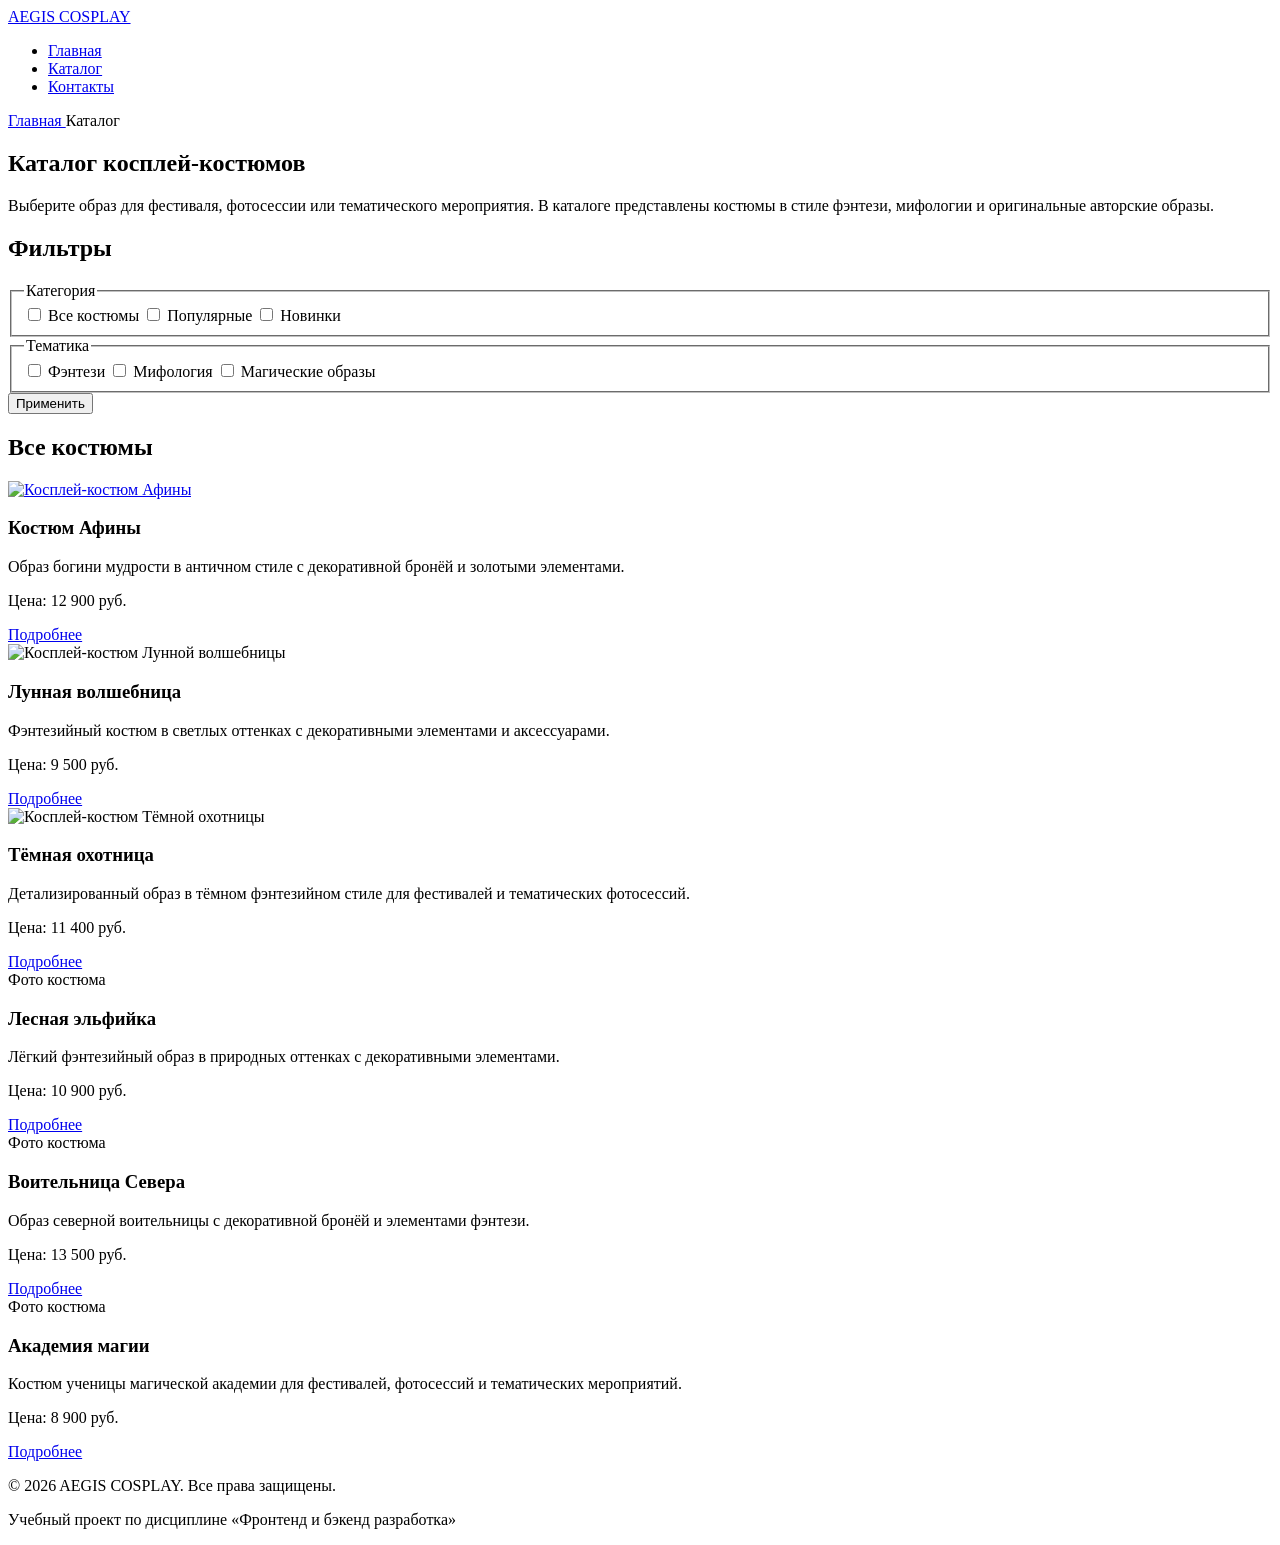
==== catalog.html @ 91885ba1 "chore: initialize project from KR1" ====
<!DOCTYPE html>
<html lang="ru">

<head>
    <meta charset="UTF-8">

    <meta
            name="viewport"
            content="width=device-width, initial-scale=1.0"
    >

    <meta
            name="description"
            content="Каталог косплей-костюмов и аксессуаров AEGIS COSPLAY."
    >

    <title>Каталог костюмов — AEGIS COSPLAY</title>

    <!-- Подключаем общий файл стилей -->
    <link rel="stylesheet" href="../kr1-html-css-shop-main/kr1-html-css-shop-main/css/style.css">

    <!-- Данные для отображения ссылки на сайт -->
    <meta property="og:type" content="website">

    <meta
            property="og:title"
            content="Каталог — AEGIS COSPLAY"
    >

    <meta
            property="og:description"
            content="Косплей-костюмы для фестивалей, фотосессий и ярких перевоплощений."
    >

    <meta
            property="og:image"
            content="images/athena.jpg"
    >
</head>


<body>


<!-- Шапка сайта -->
<header class="site-header">

    <div class="site-header__inner">

        <!-- Логотип возвращает пользователя на главную -->
        <a
                class="site-header__logo"
                href="index.html"
        >
            AEGIS COSPLAY
        </a>


        <!-- Основная навигация сайта -->
        <nav
                class="site-nav"
                aria-label="Основная навигация"
        >

            <ul class="site-nav__list">

                <li class="site-nav__item">

                    <a
                            class="site-nav__link"
                            href="index.html"
                    >
                        Главная
                    </a>

                </li>


                <li class="site-nav__item">

                    <!-- Активная ссылка показывает текущую страницу -->
                    <a
                            class="site-nav__link site-nav__link--active"
                            href="catalog.html"
                    >
                        Каталог
                    </a>

                </li>


                <li class="site-nav__item">

                    <a
                            class="site-nav__link"
                            href="../kr1-html-css-shop-main/kr1-html-css-shop-main/contacts.html"
                    >
                        Контакты
                    </a>

                </li>

            </ul>

        </nav>

    </div>

</header>


<main>


    <!-- Хлебные крошки показывают путь до текущей страницы -->
    <nav
            class="breadcrumbs"
            aria-label="Хлебные крошки"
    >

        <a
                class="breadcrumbs__link"
                href="index.html"
        >
            Главная
        </a>

        <span class="breadcrumbs__current">
            Каталог
        </span>

    </nav>


    <!-- Заголовок и описание каталога -->
    <section class="section">

        <h1 class="section__title">
            Каталог косплей-костюмов
        </h1>

        <p>
            Выберите образ для фестиваля, фотосессии
            или тематического мероприятия. В каталоге
            представлены костюмы в стиле фэнтези,
            мифологии и оригинальные авторские образы.
        </p>

    </section>


    <!-- Основная область каталога -->
    <section class="catalog-layout">


        <!-- Панель фильтров -->
        <aside class="catalog-filters">

            <h2>
                Фильтры
            </h2>


            <!-- Фильтры статические и показывают элементы интерфейса -->
            <form
                    class="catalog-filters__form"
                    action="#"
                    method="get"
            >


                <!-- Первая группа фильтров -->
                <fieldset class="catalog-filters__group">

                    <legend class="catalog-filters__legend">
                        Категория
                    </legend>


                    <label class="catalog-filters__label">

                        <input
                                type="checkbox"
                                name="category"
                                value="all"
                        >

                        Все костюмы

                    </label>


                    <label class="catalog-filters__label">

                        <input
                                type="checkbox"
                                name="category"
                                value="popular"
                        >

                        Популярные

                    </label>


                    <label class="catalog-filters__label">

                        <input
                                type="checkbox"
                                name="category"
                                value="new"
                        >

                        Новинки

                    </label>

                </fieldset>


                <!-- Вторая группа фильтров по тематике -->
                <fieldset class="catalog-filters__group">

                    <legend class="catalog-filters__legend">
                        Тематика
                    </legend>


                    <label class="catalog-filters__label">

                        <input
                                type="checkbox"
                                name="style"
                                value="fantasy"
                        >

                        Фэнтези

                    </label>


                    <label class="catalog-filters__label">

                        <input
                                type="checkbox"
                                name="style"
                                value="mythology"
                        >

                        Мифология

                    </label>


                    <label class="catalog-filters__label">

                        <input
                                type="checkbox"
                                name="style"
                                value="magic"
                        >

                        Магические образы

                    </label>

                </fieldset>


                <!-- Кнопка отправляет выбранные параметры формы -->
                <button
                        class="button button--primary"
                        type="submit"
                >
                    Применить
                </button>

            </form>

        </aside>


        <!-- Список товаров -->
        <section class="catalog-layout__products">

            <h2 class="section__title">
                Все костюмы
            </h2>


            <!-- Сетка карточек товаров -->
            <div class="products-grid">


                <!-- Карточка Афины -->
                <article class="product-card product-card--featured">

                    <!-- Фото открывает подробную страницу товара -->
                    <a
                            class="product-card__image-link"
                            href="../kr1-html-css-shop-main/kr1-html-css-shop-main/product.html"
                    >

                        <img
                                class="product-card__image"
                                src="../kr1-html-css-shop-main/kr1-html-css-shop-main/images/athena.jpg"
                                alt="Косплей-костюм Афины"
                        >

                    </a>


                    <h3 class="product-card__title">
                        Костюм Афины
                    </h3>


                    <p class="product-card__description">
                        Образ богини мудрости в античном стиле
                        с декоративной бронёй и золотыми элементами.
                    </p>


                    <p class="product-card__price">
                        Цена: 12 900 руб.
                    </p>


                    <!-- У Афины есть отдельная страница товара -->
                    <a
                            class="button button--primary product-card__button"
                            href="../kr1-html-css-shop-main/kr1-html-css-shop-main/product.html"
                    >
                        Подробнее
                    </a>

                </article>


                <!-- Карточка Лунной волшебницы -->
                <article class="product-card">

                    <!-- Для этого товара пока нет отдельной страницы -->
                    <div class="product-card__image-link">

                        <img
                                class="product-card__image product-card__image--moon"
                                src="../kr1-html-css-shop-main/kr1-html-css-shop-main/images/moon-sorceress.jpg"
                                alt="Косплей-костюм Лунной волшебницы"
                        >

                    </div>


                    <h3 class="product-card__title">
                        Лунная волшебница
                    </h3>


                    <p class="product-card__description">
                        Фэнтезийный костюм в светлых оттенках
                        с декоративными элементами и аксессуарами.
                    </p>


                    <p class="product-card__price">
                        Цена: 9 500 руб.
                    </p>


                    <a
                            class="button button--primary product-card__button"
                            href="#"
                    >
                        Подробнее
                    </a>

                </article>


                <!-- Карточка Тёмной охотницы -->
                <article class="product-card">

                    <!-- Здесь нет модификатора discount,
                         поэтому карточка не подсвечивается красным -->
                    <div class="product-card__image-link">

                        <img
                                class="product-card__image"
                                src="../kr1-html-css-shop-main/kr1-html-css-shop-main/images/dark-huntress.jpg"
                                alt="Косплей-костюм Тёмной охотницы"
                        >

                    </div>


                    <h3 class="product-card__title">
                        Тёмная охотница
                    </h3>


                    <p class="product-card__description">
                        Детализированный образ в тёмном фэнтезийном стиле
                        для фестивалей и тематических фотосессий.
                    </p>


                    <p class="product-card__price">
                        Цена: 11 400 руб.
                    </p>


                    <a
                            class="button button--primary product-card__button"
                            href="#"
                    >
                        Подробнее
                    </a>

                </article>


                <!-- Карточка Лесной эльфийки -->
                <article class="product-card">

                    <!-- Заглушка используется, пока фото не добавлено -->
                    <div class="product-card__image-placeholder">
                        Фото костюма
                    </div>


                    <h3 class="product-card__title">
                        Лесная эльфийка
                    </h3>


                    <p class="product-card__description">
                        Лёгкий фэнтезийный образ в природных оттенках
                        с декоративными элементами.
                    </p>


                    <p class="product-card__price">
                        Цена: 10 900 руб.
                    </p>


                    <a
                            class="button button--primary product-card__button"
                            href="#"
                    >
                        Подробнее
                    </a>

                </article>


                <!-- Карточка Воительницы Севера -->
                <article class="product-card">

                    <div class="product-card__image-placeholder">
                        Фото костюма
                    </div>


                    <h3 class="product-card__title">
                        Воительница Севера
                    </h3>


                    <p class="product-card__description">
                        Образ северной воительницы с декоративной бронёй
                        и элементами фэнтези.
                    </p>


                    <p class="product-card__price">
                        Цена: 13 500 руб.
                    </p>


                    <a
                            class="button button--primary product-card__button"
                            href="#"
                    >
                        Подробнее
                    </a>

                </article>


                <!-- Карточка Академии магии -->
                <article class="product-card">

                    <div class="product-card__image-placeholder">
                        Фото костюма
                    </div>


                    <h3 class="product-card__title">
                        Академия магии
                    </h3>


                    <p class="product-card__description">
                        Костюм ученицы магической академии
                        для фестивалей, фотосессий и тематических мероприятий.
                    </p>


                    <p class="product-card__price">
                        Цена: 8 900 руб.
                    </p>


                    <a
                            class="button button--primary product-card__button"
                            href="#"
                    >
                        Подробнее
                    </a>

                </article>

            </div>

        </section>

    </section>

</main>


<!-- Подвал сайта -->
<footer class="site-footer">

    <p class="site-footer__text">
        &copy; 2026 AEGIS COSPLAY. Все права защищены.
    </p>

    <p class="site-footer__text">
        Учебный проект по дисциплине
        «Фронтенд и бэкенд разработка»
    </p>

</footer>


</body>

</html>
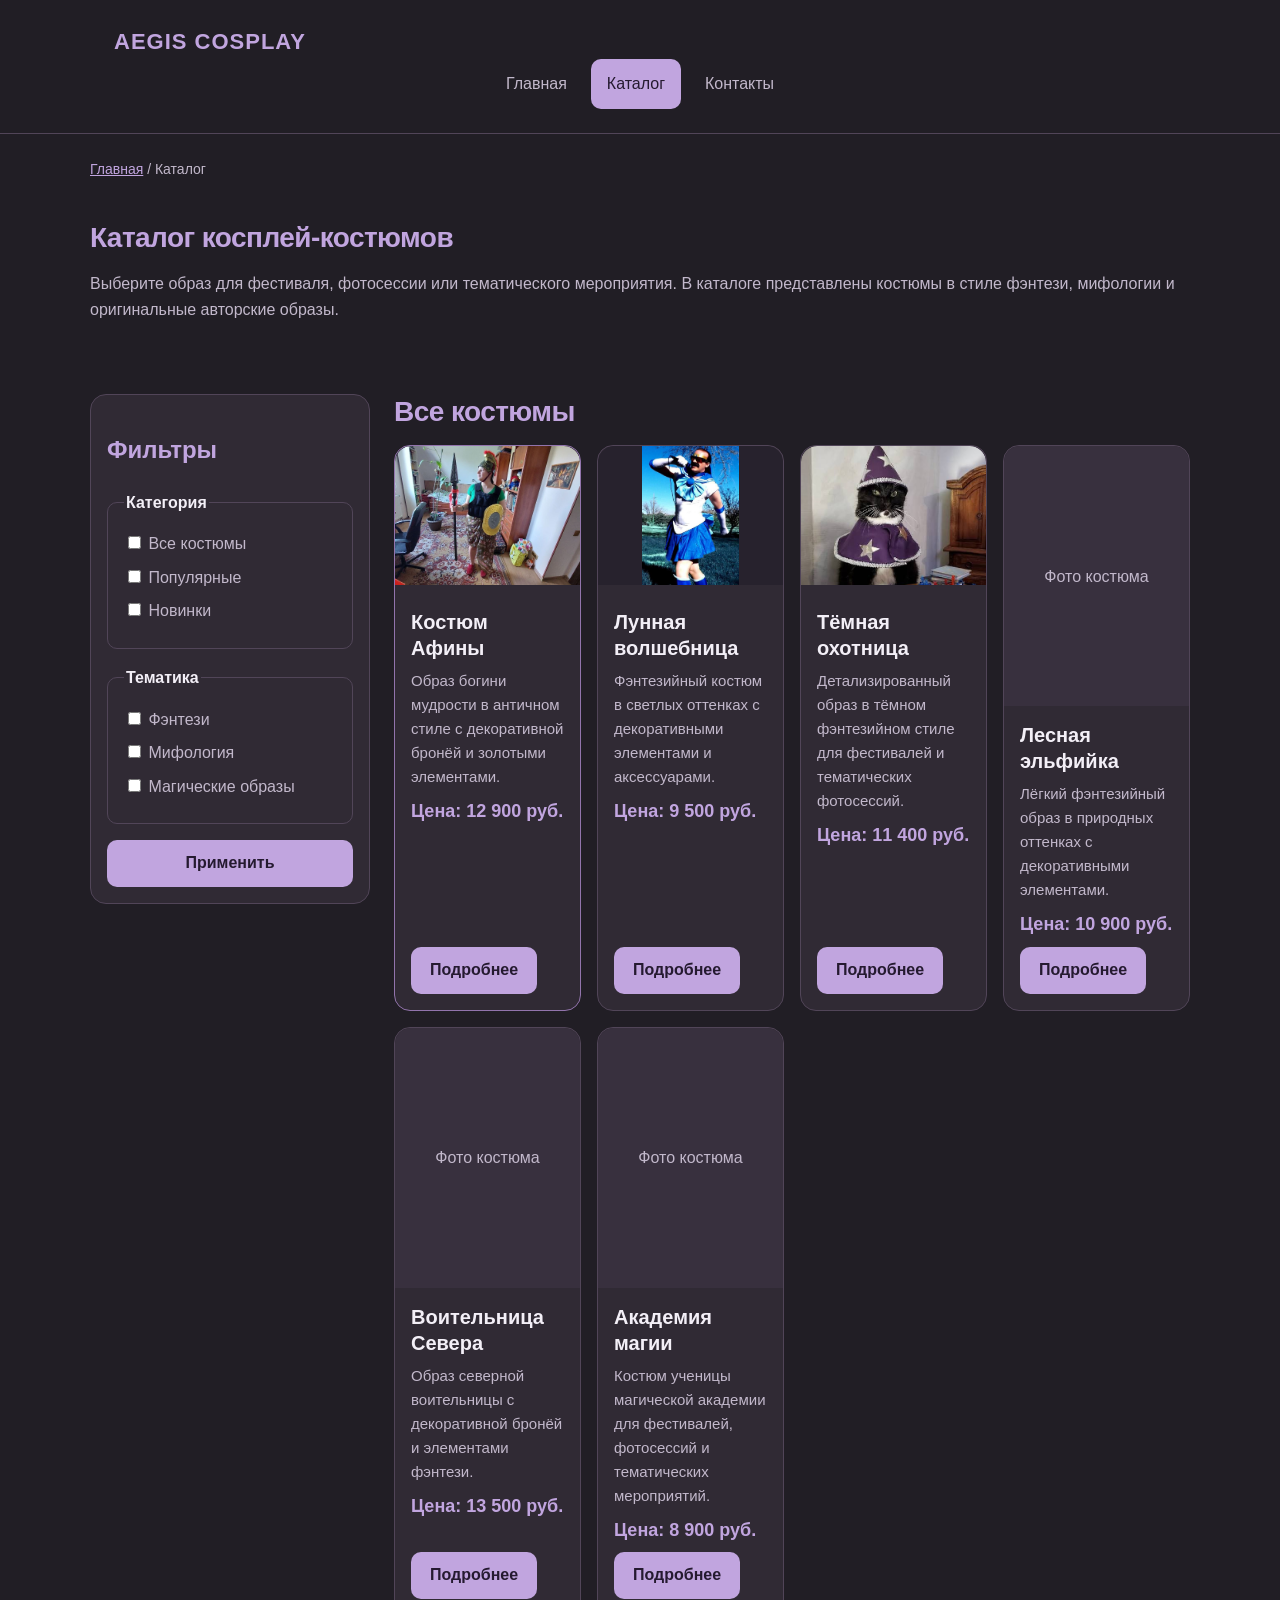
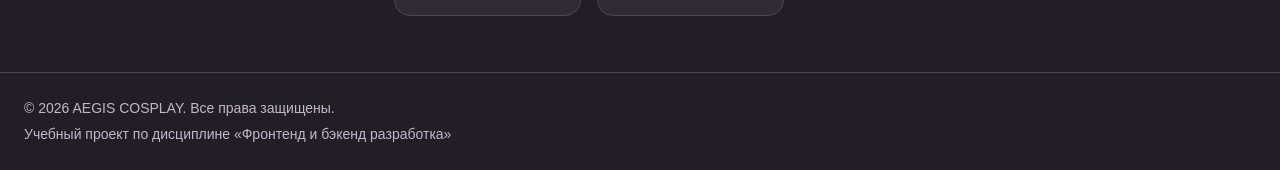
==== commit b3a0ba6c: "feat: add responsive layout styles" ====
--- a/catalog.html
+++ b/catalog.html
@@ -1,551 +1,247 @@
 <!DOCTYPE html>
 <html lang="ru">
-
 <head>
     <meta charset="UTF-8">
-
-    <meta
-            name="viewport"
-            content="width=device-width, initial-scale=1.0"
-    >
-
-    <meta
-            name="description"
-            content="Каталог косплей-костюмов и аксессуаров AEGIS COSPLAY."
-    >
-
+    <meta name="viewport" content="width=device-width, initial-scale=1.0">
+    <meta name="description" content="Каталог косплей-костюмов и аксессуаров AEGIS COSPLAY.">
     <title>Каталог костюмов — AEGIS COSPLAY</title>
 
-    <!-- Подключаем общий файл стилей -->
-    <link rel="stylesheet" href="../kr1-html-css-shop-main/kr1-html-css-shop-main/css/style.css">
-
-    <!-- Данные для отображения ссылки на сайт -->
+    <link rel="stylesheet" href="css/style.css">
+    <link rel="stylesheet" href="css/responsive.css">
+
     <meta property="og:type" content="website">
-
-    <meta
-            property="og:title"
-            content="Каталог — AEGIS COSPLAY"
-    >
-
-    <meta
-            property="og:description"
-            content="Косплей-костюмы для фестивалей, фотосессий и ярких перевоплощений."
-    >
-
-    <meta
-            property="og:image"
-            content="images/athena.jpg"
-    >
+    <meta property="og:title" content="Каталог — AEGIS COSPLAY">
+    <meta property="og:description" content="Косплей-костюмы для фестивалей, фотосессий и ярких перевоплощений.">
+    <meta property="og:image" content="images/athena.jpg">
 </head>
-
-
 <body>
 
-
-<!-- Шапка сайта -->
 <header class="site-header">
-
     <div class="site-header__inner">
-
-        <!-- Логотип возвращает пользователя на главную -->
-        <a
-                class="site-header__logo"
-                href="index.html"
-        >
+        <a class="site-header__logo" href="index.html">
             AEGIS COSPLAY
         </a>
 
-
-        <!-- Основная навигация сайта -->
-        <nav
-                class="site-nav"
-                aria-label="Основная навигация"
-        >
-
+        <nav class="site-nav" aria-label="Основная навигация">
             <ul class="site-nav__list">
-
                 <li class="site-nav__item">
-
-                    <a
-                            class="site-nav__link"
-                            href="index.html"
-                    >
+                    <a class="site-nav__link" href="index.html">
                         Главная
                     </a>
-
                 </li>
-
-
                 <li class="site-nav__item">
-
-                    <!-- Активная ссылка показывает текущую страницу -->
-                    <a
-                            class="site-nav__link site-nav__link--active"
-                            href="catalog.html"
-                    >
+                    <a class="site-nav__link site-nav__link--active" href="catalog.html">
                         Каталог
                     </a>
-
                 </li>
-
-
                 <li class="site-nav__item">
-
-                    <a
-                            class="site-nav__link"
-                            href="../kr1-html-css-shop-main/kr1-html-css-shop-main/contacts.html"
-                    >
+                    <a class="site-nav__link" href="contacts.html">
                         Контакты
                     </a>
-
                 </li>
-
             </ul>
-
         </nav>
-
     </div>
-
 </header>
 
-
 <main>
-
-
-    <!-- Хлебные крошки показывают путь до текущей страницы -->
-    <nav
-            class="breadcrumbs"
-            aria-label="Хлебные крошки"
-    >
-
-        <a
-                class="breadcrumbs__link"
-                href="index.html"
-        >
-            Главная
-        </a>
-
-        <span class="breadcrumbs__current">
-            Каталог
-        </span>
-
+    <nav class="breadcrumbs" aria-label="Хлебные крошки">
+        <a class="breadcrumbs__link" href="index.html">Главная</a>
+        <span class="breadcrumbs__current">Каталог</span>
     </nav>
 
-
-    <!-- Заголовок и описание каталога -->
     <section class="section">
-
-        <h1 class="section__title">
-            Каталог косплей-костюмов
-        </h1>
-
+        <h1 class="section__title">Каталог косплей-костюмов</h1>
         <p>
             Выберите образ для фестиваля, фотосессии
             или тематического мероприятия. В каталоге
             представлены костюмы в стиле фэнтези,
             мифологии и оригинальные авторские образы.
         </p>
-
     </section>
 
-
-    <!-- Основная область каталога -->
     <section class="catalog-layout">
-
-
-        <!-- Панель фильтров -->
         <aside class="catalog-filters">
-
-            <h2>
-                Фильтры
-            </h2>
-
-
-            <!-- Фильтры статические и показывают элементы интерфейса -->
-            <form
-                    class="catalog-filters__form"
-                    action="#"
-                    method="get"
-            >
-
-
-                <!-- Первая группа фильтров -->
+            <h2>Фильтры</h2>
+
+            <form class="catalog-filters__form" action="#" method="get">
                 <fieldset class="catalog-filters__group">
-
-                    <legend class="catalog-filters__legend">
-                        Категория
-                    </legend>
-
-
-                    <label class="catalog-filters__label">
-
-                        <input
-                                type="checkbox"
-                                name="category"
-                                value="all"
-                        >
-
+                    <legend class="catalog-filters__legend">Категория</legend>
+
+                    <label class="catalog-filters__label">
+                        <input type="checkbox" name="category" value="all">
                         Все костюмы
-
-                    </label>
-
-
-                    <label class="catalog-filters__label">
-
-                        <input
-                                type="checkbox"
-                                name="category"
-                                value="popular"
-                        >
-
+                    </label>
+
+                    <label class="catalog-filters__label">
+                        <input type="checkbox" name="category" value="popular">
                         Популярные
-
-                    </label>
-
-
-                    <label class="catalog-filters__label">
-
-                        <input
-                                type="checkbox"
-                                name="category"
-                                value="new"
-                        >
-
+                    </label>
+
+                    <label class="catalog-filters__label">
+                        <input type="checkbox" name="category" value="new">
                         Новинки
-
-                    </label>
-
+                    </label>
                 </fieldset>
 
-
-                <!-- Вторая группа фильтров по тематике -->
                 <fieldset class="catalog-filters__group">
-
-                    <legend class="catalog-filters__legend">
-                        Тематика
-                    </legend>
-
-
-                    <label class="catalog-filters__label">
-
-                        <input
-                                type="checkbox"
-                                name="style"
-                                value="fantasy"
-                        >
-
+                    <legend class="catalog-filters__legend">Тематика</legend>
+
+                    <label class="catalog-filters__label">
+                        <input type="checkbox" name="style" value="fantasy">
                         Фэнтези
-
-                    </label>
-
-
-                    <label class="catalog-filters__label">
-
-                        <input
-                                type="checkbox"
-                                name="style"
-                                value="mythology"
-                        >
-
+                    </label>
+
+                    <label class="catalog-filters__label">
+                        <input type="checkbox" name="style" value="mythology">
                         Мифология
-
-                    </label>
-
-
-                    <label class="catalog-filters__label">
-
-                        <input
-                                type="checkbox"
-                                name="style"
-                                value="magic"
-                        >
-
+                    </label>
+
+                    <label class="catalog-filters__label">
+                        <input type="checkbox" name="style" value="magic">
                         Магические образы
-
-                    </label>
-
+                    </label>
                 </fieldset>
 
-
-                <!-- Кнопка отправляет выбранные параметры формы -->
-                <button
-                        class="button button--primary"
-                        type="submit"
-                >
+                <button class="button button--primary" type="submit">
                     Применить
                 </button>
-
             </form>
-
         </aside>
 
-
-        <!-- Список товаров -->
         <section class="catalog-layout__products">
-
-            <h2 class="section__title">
-                Все костюмы
-            </h2>
-
-
-            <!-- Сетка карточек товаров -->
+            <h2 class="section__title">Все костюмы</h2>
+
             <div class="products-grid">
-
-
-                <!-- Карточка Афины -->
                 <article class="product-card product-card--featured">
-
-                    <!-- Фото открывает подробную страницу товара -->
-                    <a
-                            class="product-card__image-link"
-                            href="../kr1-html-css-shop-main/kr1-html-css-shop-main/product.html"
-                    >
-
+                    <a class="product-card__image-link" href="product.html">
                         <img
                                 class="product-card__image"
-                                src="../kr1-html-css-shop-main/kr1-html-css-shop-main/images/athena.jpg"
+                                src="images/athena.jpg"
                                 alt="Косплей-костюм Афины"
                         >
-
-                    </a>
-
-
-                    <h3 class="product-card__title">
-                        Костюм Афины
-                    </h3>
-
-
+                    </a>
+
+                    <h3 class="product-card__title">Костюм Афины</h3>
                     <p class="product-card__description">
                         Образ богини мудрости в античном стиле
                         с декоративной бронёй и золотыми элементами.
                     </p>
-
-
-                    <p class="product-card__price">
-                        Цена: 12 900 руб.
-                    </p>
-
-
-                    <!-- У Афины есть отдельная страница товара -->
+                    <p class="product-card__price">Цена: 12 900 руб.</p>
+
                     <a
                             class="button button--primary product-card__button"
-                            href="../kr1-html-css-shop-main/kr1-html-css-shop-main/product.html"
+                            href="product.html"
                     >
                         Подробнее
                     </a>
-
-                </article>
-
-
-                <!-- Карточка Лунной волшебницы -->
-                <article class="product-card">
-
-                    <!-- Для этого товара пока нет отдельной страницы -->
+                </article>
+
+                <article class="product-card">
                     <div class="product-card__image-link">
-
                         <img
                                 class="product-card__image product-card__image--moon"
-                                src="../kr1-html-css-shop-main/kr1-html-css-shop-main/images/moon-sorceress.jpg"
+                                src="images/moon-sorceress.jpg"
                                 alt="Косплей-костюм Лунной волшебницы"
                         >
-
-                    </div>
-
-
-                    <h3 class="product-card__title">
-                        Лунная волшебница
-                    </h3>
-
-
+                    </div>
+
+                    <h3 class="product-card__title">Лунная волшебница</h3>
                     <p class="product-card__description">
                         Фэнтезийный костюм в светлых оттенках
                         с декоративными элементами и аксессуарами.
                     </p>
-
-
-                    <p class="product-card__price">
-                        Цена: 9 500 руб.
-                    </p>
-
-
-                    <a
-                            class="button button--primary product-card__button"
-                            href="#"
-                    >
-                        Подробнее
-                    </a>
-
-                </article>
-
-
-                <!-- Карточка Тёмной охотницы -->
-                <article class="product-card">
-
-                    <!-- Здесь нет модификатора discount,
-                         поэтому карточка не подсвечивается красным -->
+                    <p class="product-card__price">Цена: 9 500 руб.</p>
+
+                    <a class="button button--primary product-card__button" href="#">
+                        Подробнее
+                    </a>
+                </article>
+
+                <article class="product-card">
                     <div class="product-card__image-link">
-
                         <img
                                 class="product-card__image"
-                                src="../kr1-html-css-shop-main/kr1-html-css-shop-main/images/dark-huntress.jpg"
+                                src="images/dark-huntress.jpg"
                                 alt="Косплей-костюм Тёмной охотницы"
                         >
-
-                    </div>
-
-
-                    <h3 class="product-card__title">
-                        Тёмная охотница
-                    </h3>
-
-
+                    </div>
+
+                    <h3 class="product-card__title">Тёмная охотница</h3>
                     <p class="product-card__description">
                         Детализированный образ в тёмном фэнтезийном стиле
                         для фестивалей и тематических фотосессий.
                     </p>
-
-
-                    <p class="product-card__price">
-                        Цена: 11 400 руб.
-                    </p>
-
-
-                    <a
-                            class="button button--primary product-card__button"
-                            href="#"
-                    >
-                        Подробнее
-                    </a>
-
-                </article>
-
-
-                <!-- Карточка Лесной эльфийки -->
-                <article class="product-card">
-
-                    <!-- Заглушка используется, пока фото не добавлено -->
+                    <p class="product-card__price">Цена: 11 400 руб.</p>
+
+                    <a class="button button--primary product-card__button" href="#">
+                        Подробнее
+                    </a>
+                </article>
+
+                <article class="product-card">
                     <div class="product-card__image-placeholder">
                         Фото костюма
                     </div>
 
-
-                    <h3 class="product-card__title">
-                        Лесная эльфийка
-                    </h3>
-
-
+                    <h3 class="product-card__title">Лесная эльфийка</h3>
                     <p class="product-card__description">
                         Лёгкий фэнтезийный образ в природных оттенках
                         с декоративными элементами.
                     </p>
-
-
-                    <p class="product-card__price">
-                        Цена: 10 900 руб.
-                    </p>
-
-
-                    <a
-                            class="button button--primary product-card__button"
-                            href="#"
-                    >
-                        Подробнее
-                    </a>
-
-                </article>
-
-
-                <!-- Карточка Воительницы Севера -->
-                <article class="product-card">
-
+                    <p class="product-card__price">Цена: 10 900 руб.</p>
+
+                    <a class="button button--primary product-card__button" href="#">
+                        Подробнее
+                    </a>
+                </article>
+
+                <article class="product-card">
                     <div class="product-card__image-placeholder">
                         Фото костюма
                     </div>
 
-
-                    <h3 class="product-card__title">
-                        Воительница Севера
-                    </h3>
-
-
-                    <p class="product-card__description">
-                        Образ северной воительницы с декоративной бронёй
-                        и элементами фэнтези.
-                    </p>
-
-
-                    <p class="product-card__price">
-                        Цена: 13 500 руб.
-                    </p>
-
-
-                    <a
-                            class="button button--primary product-card__button"
-                            href="#"
-                    >
-                        Подробнее
-                    </a>
-
-                </article>
-
-
-                <!-- Карточка Академии магии -->
-                <article class="product-card">
-
+                    <h3 class="product-card__title">Воительница Севера</h3>
+                    <p class="product-card__description">
+                        Образ северной воительницы с декоративной
+                        бронёй и элементами фэнтези.
+                    </p>
+                    <p class="product-card__price">Цена: 13 500 руб.</p>
+
+                    <a class="button button--primary product-card__button" href="#">
+                        Подробнее
+                    </a>
+                </article>
+
+                <article class="product-card">
                     <div class="product-card__image-placeholder">
                         Фото костюма
                     </div>
 
-
-                    <h3 class="product-card__title">
-                        Академия магии
-                    </h3>
-
-
+                    <h3 class="product-card__title">Академия магии</h3>
                     <p class="product-card__description">
                         Костюм ученицы магической академии
                         для фестивалей, фотосессий и тематических мероприятий.
                     </p>
-
-
-                    <p class="product-card__price">
-                        Цена: 8 900 руб.
-                    </p>
-
-
-                    <a
-                            class="button button--primary product-card__button"
-                            href="#"
-                    >
-                        Подробнее
-                    </a>
-
-                </article>
-
+                    <p class="product-card__price">Цена: 8 900 руб.</p>
+
+                    <a class="button button--primary product-card__button" href="#">
+                        Подробнее
+                    </a>
+                </article>
             </div>
-
         </section>
-
     </section>
-
 </main>
 
-
-<!-- Подвал сайта -->
 <footer class="site-footer">
-
     <p class="site-footer__text">
         &copy; 2026 AEGIS COSPLAY. Все права защищены.
     </p>
-
     <p class="site-footer__text">
-        Учебный проект по дисциплине
-        «Фронтенд и бэкенд разработка»
+        Учебный проект по дисциплине «Фронтенд и бэкенд разработка»
     </p>
-
 </footer>
 
-
 </body>
-
 </html>
--- a/css/style.css
+++ b/css/style.css
@@ -0,0 +1,839 @@
+/* Цвета и основные настройки */
+
+:root {
+    --color-bg: #211e25;
+    --color-text: #f3eff7;
+    --color-muted: #c2b8cb;
+
+    --color-primary: #c1a5df;
+    --color-primary-dark: #d2bce9;
+
+    --color-border: #514558;
+    --color-surface: #302a34;
+    --color-surface-accent: #39313f;
+
+    --color-danger: #ff91a3;
+    --color-success: #8ed4aa;
+    --color-success-bg: #243a2d;
+    --color-white: #ffffff;
+
+    --space-xs: 4px;
+    --space-sm: 8px;
+    --space-md: 16px;
+    --space-lg: 24px;
+    --space-xl: 32px;
+
+    --radius-sm: 10px;
+    --radius-md: 16px;
+    --radius-lg: 24px;
+
+    --container-width: 1100px;
+}
+
+/* Основа страницы */
+
+*,
+*::before,
+*::after {
+    box-sizing: border-box;
+}
+
+body {
+    margin: 0;
+    min-height: 100vh;
+    font-family: "Segoe UI", Arial, sans-serif;
+    font-size: 16px;
+    line-height: 1.6;
+    color: var(--color-text);
+    background: var(--color-bg);
+}
+
+main {
+    padding: 24px 16px;
+}
+
+a {
+    color: var(--color-primary);
+}
+
+a:hover {
+    color: var(--color-primary-dark);
+}
+
+a:focus-visible,
+button:focus-visible {
+    outline: 2px solid var(--color-primary);
+    outline-offset: 4px;
+}
+
+/* Шапка */
+
+.site-header {
+    width: 100%;
+    background: var(--color-bg);
+    border-bottom: 1px solid var(--color-border);
+}
+
+.site-header__inner {
+    max-width: var(--container-width);
+    margin: 0 auto;
+    padding: var(--space-lg);
+}
+
+.site-header__logo {
+    color: var(--color-primary);
+    font-size: 22px;
+    font-weight: 800;
+    letter-spacing: 1px;
+    text-decoration: none;
+}
+
+.site-header__logo:hover {
+    color: var(--color-text);
+}
+
+/* Навигация */
+
+.site-nav__list {
+    display: flex;
+    flex-wrap: wrap;
+    justify-content: center;
+    align-items: center;
+    gap: var(--space-sm);
+    margin: 0;
+    padding: 0;
+    list-style: none;
+}
+
+.site-nav__item {
+    margin: 0;
+}
+
+.site-nav__link {
+    display: block;
+    padding: 12px 16px;
+    border-radius: var(--radius-sm);
+    color: var(--color-muted);
+    font-weight: 500;
+    text-decoration: none;
+    transition: color 0.2s ease, background-color 0.2s ease;
+}
+
+.site-nav__link:hover {
+    color: var(--color-text);
+    background: var(--color-surface);
+}
+
+.site-nav__link--active,
+.site-nav__link--active:hover {
+    color: #251a30;
+    background: var(--color-primary);
+}
+
+/* Главный экран */
+
+.hero {
+    max-width: var(--container-width);
+    margin: 0 auto var(--space-xl);
+    padding: var(--space-xl);
+    background: var(--color-surface);
+    border: 1px solid var(--color-border);
+    border-radius: var(--radius-lg);
+}
+
+.hero__content {
+    min-width: 0;
+}
+
+.hero__title {
+    margin: 0;
+    color: var(--color-text);
+    font-weight: 800;
+    letter-spacing: -0.035em;
+}
+
+.hero__text {
+    max-width: 520px;
+    margin: 0;
+    color: var(--color-muted);
+    font-size: 18px;
+    line-height: 1.7;
+}
+
+.hero__button {
+    display: inline-flex;
+    justify-self: start;
+    align-items: center;
+    justify-content: center;
+}
+
+.hero__image-wrapper {
+    width: 100%;
+}
+
+.hero__image {
+    display: block;
+    width: 100%;
+    max-height: 420px;
+    object-fit: cover;
+    border-radius: var(--radius-md);
+}
+
+/* Секции */
+
+.section {
+    max-width: var(--container-width);
+    margin: 0 auto var(--space-xl);
+}
+
+.section__title {
+    margin: 0 0 var(--space-md);
+    color: var(--color-primary);
+    font-size: 28px;
+    font-weight: 700;
+    line-height: 1.25;
+    letter-spacing: -0.02em;
+}
+
+.section > p {
+    color: var(--color-muted);
+}
+
+.advantages-list {
+    margin: 0;
+    padding-left: 22px;
+    color: var(--color-muted);
+}
+
+.advantages-list li {
+    padding-block: 3px;
+}
+
+.advantages-list li::marker {
+    color: var(--color-primary);
+}
+
+/* Карточки */
+
+.product-card {
+    position: relative;
+    display: flex;
+    flex-direction: column;
+    gap: var(--space-sm);
+    min-width: 0;
+    padding: var(--space-md);
+    background: var(--color-surface);
+    border: 1px solid var(--color-border);
+    border-radius: var(--radius-md);
+    transition: border-color 0.2s ease, background-color 0.2s ease;
+}
+
+.product-card:hover {
+    background: #362e3b;
+    border-color: #9e83b8;
+}
+
+.product-card--featured {
+    border-color: #9274ac;
+}
+
+.product-card__title {
+    margin: 0;
+    color: var(--color-text);
+    font-size: 20px;
+    font-weight: 700;
+    line-height: 1.3;
+}
+
+.product-card__description {
+    margin: 0;
+    color: var(--color-muted);
+    font-size: 15px;
+}
+
+.product-card__price {
+    margin: 0;
+    color: var(--color-primary);
+    font-size: 18px;
+    font-weight: 700;
+}
+
+.product-card__button {
+    margin-top: auto;
+    align-self: flex-start;
+}
+
+/* Изображения карточек */
+
+.product-card__image-link {
+    display: block;
+    overflow: hidden;
+    margin:
+            calc(var(--space-md) * -1)
+            calc(var(--space-md) * -1)
+            var(--space-md);
+    border-radius:
+            var(--radius-md)
+            var(--radius-md)
+            0
+            0;
+}
+
+.product-card__image {
+    display: block;
+    width: 100%;
+    object-fit: cover;
+}
+
+.product-card__image--moon {
+    object-fit: contain;
+    object-position: center;
+    background: #27222d;
+}
+
+.product-card__image-placeholder {
+    display: flex;
+    align-items: center;
+    justify-content: center;
+    height: 260px;
+    margin:
+            calc(var(--space-md) * -1)
+            calc(var(--space-md) * -1)
+            var(--space-sm);
+    border-radius:
+            var(--radius-md)
+            var(--radius-md)
+            0
+            0;
+    color: var(--color-muted);
+    background: #38303e;
+}
+
+.product-card__badge {
+    position: absolute;
+    top: 12px;
+    right: 12px;
+    z-index: 2;
+    padding: 6px 10px;
+    border-radius: 20px;
+    color: #251a30;
+    background: var(--color-primary);
+    font-size: 12px;
+    font-weight: 800;
+    letter-spacing: 0.04em;
+}
+
+/* Кнопки */
+
+.button {
+    display: inline-block;
+    padding: 11px 18px;
+    border: 1px solid transparent;
+    border-radius: var(--radius-sm);
+    font: inherit;
+    font-weight: 600;
+    line-height: 1.4;
+    text-align: center;
+    text-decoration: none;
+    cursor: pointer;
+    transition:
+            color 0.2s ease,
+            background-color 0.2s ease,
+            border-color 0.2s ease;
+}
+
+.button--primary {
+    color: #251a30;
+    background: var(--color-primary);
+}
+
+.button--primary:hover {
+    color: #251a30;
+    background: var(--color-primary-dark);
+}
+
+.button--secondary {
+    color: var(--color-primary);
+    background: transparent;
+    border-color: var(--color-primary);
+}
+
+.button--secondary:hover {
+    color: var(--color-text);
+    background: #42334e;
+    border-color: var(--color-primary-dark);
+}
+
+.button:disabled,
+.button--disabled {
+    opacity: 0.6;
+    cursor: not-allowed;
+}
+
+/* Информационный блок */
+
+.aside-info {
+    max-width: var(--container-width);
+    margin: 0 auto var(--space-xl);
+    padding: var(--space-lg);
+    background: var(--color-surface);
+    border: 1px solid var(--color-border);
+    border-left: 4px solid var(--color-primary);
+    border-radius: var(--radius-md);
+}
+
+.aside-info h2 {
+    margin-top: 0;
+    color: var(--color-primary);
+}
+
+.aside-info p {
+    color: var(--color-muted);
+}
+
+/* Модальное окно */
+
+.order-dialog {
+    width: min(100% - 32px, 560px);
+    padding: var(--space-lg);
+    color: var(--color-text);
+    background: var(--color-surface);
+    border: 1px solid #80698f;
+    border-radius: var(--radius-lg);
+    box-shadow: 0 24px 80px rgba(0, 0, 0, 0.4);
+}
+
+.order-dialog::backdrop {
+    background: rgba(17, 13, 21, 0.75);
+}
+
+.order-dialog__title {
+    margin-top: 0;
+    color: var(--color-primary);
+}
+
+/* Формы */
+
+.order-form__field {
+    margin-bottom: var(--space-md);
+}
+
+.order-form__label {
+    display: block;
+    margin-bottom: var(--space-xs);
+    color: var(--color-text);
+}
+
+.order-form__input,
+.order-form__select,
+.order-form__textarea,
+.catalog-filters__input {
+    width: 100%;
+    padding: 10px 12px;
+    border: 1px solid #6b5b76;
+    border-radius: var(--radius-sm);
+    color: var(--color-text);
+    background: #26212b;
+    font: inherit;
+    color-scheme: dark;
+}
+
+.order-form__input::placeholder,
+.order-form__textarea::placeholder {
+    color: #b1a3bd;
+}
+
+.order-form__input:hover,
+.order-form__select:hover,
+.order-form__textarea:hover,
+.catalog-filters__input:hover {
+    border-color: var(--color-primary);
+}
+
+.order-form__input:focus-visible,
+.order-form__select:focus-visible,
+.order-form__textarea:focus-visible,
+.catalog-filters__input:focus-visible {
+    outline: 2px solid var(--color-primary);
+    outline-offset: 3px;
+}
+
+.order-form__input--checkbox {
+    width: auto;
+    accent-color: var(--color-primary);
+}
+
+.order-form__hint {
+    display: block;
+    margin-top: var(--space-xs);
+    color: var(--color-muted);
+}
+
+.order-form__label--checkbox {
+    display: flex;
+    align-items: center;
+    gap: var(--space-sm);
+}
+
+.order-form__actions {
+    display: flex;
+    gap: var(--space-md);
+    margin-top: var(--space-lg);
+}
+
+[aria-invalid="true"] {
+    border-color: var(--color-danger);
+}
+
+.success-message {
+    max-width: var(--container-width);
+    margin: var(--space-lg) auto;
+    padding: var(--space-md);
+    color: var(--color-text);
+    background: var(--color-success-bg);
+    border-left: 4px solid var(--color-success);
+    border-radius: var(--radius-sm);
+}
+
+/* Хлебные крошки */
+
+.breadcrumbs {
+    max-width: var(--container-width);
+    margin: 0 auto var(--space-md);
+    color: var(--color-muted);
+    font-size: 14px;
+}
+
+.breadcrumbs__link {
+    color: var(--color-primary);
+}
+
+.breadcrumbs__current::before {
+    content: " / ";
+    color: var(--color-muted);
+}
+
+/* Каталог */
+
+.catalog-layout {
+    max-width: var(--container-width);
+    margin: 0 auto var(--space-xl);
+}
+
+.catalog-filters {
+    grid-area: filters;
+    padding: var(--space-md);
+    background: var(--color-surface);
+    border: 1px solid var(--color-border);
+    border-radius: var(--radius-md);
+}
+
+.catalog-filters h2 {
+    color: var(--color-primary);
+}
+
+.catalog-layout__products {
+    grid-area: products;
+}
+
+.catalog-filters__form {
+    display: grid;
+    gap: var(--space-md);
+}
+
+.catalog-filters__group {
+    margin: 0;
+    padding: var(--space-md);
+    border: 1px solid var(--color-border);
+    border-radius: var(--radius-sm);
+}
+
+.catalog-filters__legend {
+    color: var(--color-text);
+    font-weight: 600;
+}
+
+.catalog-filters__label {
+    display: block;
+    margin-bottom: var(--space-sm);
+    color: var(--color-muted);
+}
+
+.catalog-filters input[type="checkbox"] {
+    accent-color: var(--color-primary);
+}
+
+/* Страница товара */
+
+.product {
+    display: grid;
+    grid-template-columns: minmax(280px, 0.8fr) 1.2fr;
+    align-items: center;
+    gap: var(--space-xl);
+    max-width: var(--container-width);
+    margin: 0 auto var(--space-xl);
+    padding: var(--space-lg);
+    background: var(--color-surface);
+    border: 1px solid var(--color-border);
+    border-radius: var(--radius-lg);
+}
+
+.product__image-wrapper {
+    min-height: 420px;
+    overflow: hidden;
+    border-radius: var(--radius-md);
+}
+
+.product__image {
+    display: block;
+    width: 100%;
+    height: 500px;
+    object-fit: cover;
+    object-position: center;
+    border-radius: var(--radius-md);
+}
+
+.product__image-placeholder {
+    display: flex;
+    align-items: center;
+    justify-content: center;
+    min-height: 420px;
+    padding: var(--space-lg);
+    color: var(--color-muted);
+    background: #38303e;
+    border: 1px dashed #80698f;
+    border-radius: var(--radius-md);
+    text-align: center;
+}
+
+.product__content {
+    display: flex;
+    flex-direction: column;
+    align-items: flex-start;
+}
+
+.product__category {
+    margin: 0 0 var(--space-sm);
+    color: var(--color-primary);
+    font-size: 14px;
+    font-weight: 700;
+    text-transform: uppercase;
+    letter-spacing: 1px;
+}
+
+.product__title {
+    margin: 0 0 var(--space-md);
+    font-size: 36px;
+    line-height: 1.2;
+    letter-spacing: -0.025em;
+}
+
+.product__description {
+    margin: 0 0 var(--space-md);
+    color: var(--color-muted);
+}
+
+.product__price {
+    margin: var(--space-sm) 0 var(--space-lg);
+    color: var(--color-primary);
+    font-size: 26px;
+    font-weight: 700;
+}
+
+.product__details {
+    width: 100%;
+    margin-bottom: var(--space-lg);
+    padding: var(--space-md);
+    background: #2b2530;
+    border: 1px solid var(--color-border);
+    border-radius: var(--radius-md);
+}
+
+/* Таблица */
+
+.product-table {
+    width: 100%;
+    margin-top: var(--space-md);
+    border-collapse: collapse;
+    background: #2b2530;
+}
+
+.product-table__caption {
+    padding: 14px;
+    color: var(--color-text);
+    font-size: 18px;
+    font-weight: 600;
+    text-align: left;
+}
+
+.product-table th,
+.product-table td {
+    padding: 12px 14px;
+    border: 1px solid var(--color-border);
+    text-align: left;
+    vertical-align: top;
+}
+
+.product-table th {
+    color: var(--color-text);
+    background: #3e3248;
+    font-weight: 600;
+}
+
+.product-table td {
+    color: var(--color-muted);
+}
+
+.product-table tbody tr:hover {
+    background: #342c3b;
+}
+
+/* Страница заказа */
+
+.order-page {
+    max-width: var(--container-width);
+    margin: 0 auto var(--space-xl);
+}
+
+.order-page__layout {
+    display: grid;
+    grid-template-columns: 360px 1fr;
+    align-items: start;
+    gap: var(--space-xl);
+    margin-top: var(--space-lg);
+}
+
+.order-summary {
+    padding: var(--space-md);
+    background: var(--color-surface);
+    border: 1px solid var(--color-border);
+    border-radius: var(--radius-lg);
+}
+
+.order-summary__title {
+    margin-top: 0;
+    color: var(--color-primary);
+}
+
+.order-summary__image {
+    display: block;
+    width: 100%;
+    height: 360px;
+    object-fit: cover;
+    border-radius: var(--radius-md);
+}
+
+.order-summary h3 {
+    margin-bottom: var(--space-sm);
+}
+
+.order-summary p {
+    color: var(--color-muted);
+}
+
+.order-summary .order-summary__price {
+    margin-bottom: 0;
+    color: var(--color-primary);
+    font-size: 22px;
+    font-weight: 700;
+}
+
+.order-page__form {
+    max-width: 700px;
+    padding: var(--space-lg);
+    background: var(--color-surface);
+    border: 1px solid var(--color-border);
+    border-radius: var(--radius-lg);
+}
+
+.order-page__form .order-form__textarea {
+    min-height: 120px;
+    resize: vertical;
+}
+
+/* Подвал */
+
+.site-footer {
+    position: static;
+    width: 100%;
+    padding: var(--space-lg);
+    background: var(--color-bg);
+    border-top: 1px solid var(--color-border);
+}
+
+.site-footer__text {
+    margin: 0 0 var(--space-xs);
+    color: var(--color-muted);
+    font-size: 14px;
+}
+
+.site-footer__text:last-child {
+    margin-bottom: 0;
+}
+
+/* Существующая адаптация страницы заказа */
+
+@media (max-width: 800px) {
+    .order-page__layout {
+        grid-template-columns: 1fr;
+    }
+
+    .order-summary__image {
+        height: 420px;
+    }
+}
+
+/* Существующая адаптация страницы товара */
+
+@media (max-width: 768px) {
+    .product {
+        grid-template-columns: 1fr;
+    }
+
+    .product__image-wrapper,
+    .product__image-placeholder {
+        min-height: 280px;
+    }
+
+    .product__title {
+        font-size: 28px;
+    }
+
+    .product__price {
+        font-size: 22px;
+    }
+}
+
+/* Существующая адаптация кнопок формы */
+
+@media (max-width: 600px) {
+    .hero__image {
+        max-height: 320px;
+    }
+
+    .order-form__actions {
+        flex-direction: column;
+    }
+
+    .order-form__actions .button {
+        width: 100%;
+    }
+}
+
+@media (max-width: 500px) {
+    .order-summary__image {
+        height: 320px;
+    }
+
+    .order-page__form {
+        padding: var(--space-md);
+    }
+}
+
+@media (prefers-reduced-motion: reduce) {
+    .button,
+    .site-nav__link,
+    .product-card {
+        transition: none;
+    }
+}
--- a/css/responsive.css
+++ b/css/responsive.css
@@ -0,0 +1,407 @@
+/*
+  Адаптивные стили для контрольной работы №3.
+  Подход: Mobile First.
+  Базовые стили рассчитаны на мобильный экран.
+  Расширения добавляются через min-width медиазапросы.
+*/
+
+/* Базовые правила */
+
+*,
+*::before,
+*::after {
+    box-sizing: border-box;
+}
+
+html {
+    scroll-behavior: smooth;
+}
+
+img,
+video {
+    max-width: 100%;
+    height: auto;
+}
+
+body {
+    overflow-x: hidden;
+}
+
+/* Контейнеры */
+
+main {
+    padding: 24px 16px;
+}
+
+.section,
+.hero,
+.catalog-layout,
+.product,
+.breadcrumbs,
+.aside-info {
+    width: 100%;
+    max-width: var(--container-width);
+    margin-inline: auto;
+}
+
+.section {
+    padding-block: 24px;
+}
+
+/* Шапка и навигация */
+
+.site-header {
+    position: static;
+}
+
+.site-header__inner {
+    padding: 16px;
+}
+
+.site-nav__list {
+    display: flex;
+    flex-direction: column;
+    align-items: stretch;
+    gap: var(--space-sm);
+    margin: 0;
+    padding: 0;
+    list-style: none;
+}
+
+.site-nav__link {
+    display: block;
+    padding: 12px 16px;
+}
+
+#advantages,
+#popular {
+    scroll-margin-top: 16px;
+}
+
+/* Главный экран */
+
+.hero {
+    display: grid;
+    grid-template-columns: minmax(0, 1fr);
+    align-items: center;
+    gap: var(--space-lg);
+    padding: 24px 16px;
+}
+
+.hero__content {
+    display: grid;
+    gap: var(--space-lg);
+    min-width: 0;
+}
+
+.hero__title {
+    font-size: clamp(32px, 5vw, 56px);
+    line-height: 1.1;
+}
+
+.hero__button {
+    justify-self: start;
+}
+
+.hero__image-wrapper {
+    width: 100%;
+    max-width: 520px;
+    min-width: 0;
+    margin-inline: auto;
+}
+
+.hero__image {
+    display: block;
+    width: 100%;
+    height: auto;
+    max-width: 520px;
+    margin-inline: auto;
+}
+
+/* Сетка карточек */
+
+.products-grid {
+    display: grid;
+    grid-template-columns: minmax(0, 1fr);
+    gap: var(--space-md);
+}
+
+.product-card {
+    min-width: 0;
+}
+
+.product-card__title,
+.product-card__description {
+    overflow-wrap: anywhere;
+}
+
+/* Каталог */
+
+.catalog-layout {
+    display: grid;
+    grid-template-columns: minmax(0, 1fr);
+    grid-template-areas:
+        "filters"
+        "products";
+    gap: var(--space-lg);
+}
+
+.catalog-filters {
+    position: static;
+    min-width: 0;
+    order: -1;
+}
+
+.catalog-layout__products {
+    min-width: 0;
+}
+
+/* Изображения карточек */
+
+.product-card__image {
+    display: block;
+    width: 100%;
+    height: auto;
+    aspect-ratio: 4 / 3;
+    object-fit: cover;
+    border-radius:
+            var(--radius-md)
+            var(--radius-md)
+            0
+            0;
+}
+
+.product-card__image--moon {
+    object-fit: contain;
+}
+
+/* Незакреплённый подвал */
+
+.site-footer {
+    position: static;
+    padding: 16px;
+}
+
+/* Небольшой планшет */
+
+@media (min-width: 640px) {
+    .products-grid {
+        grid-template-columns: repeat(2, minmax(0, 1fr));
+    }
+}
+
+/* Планшет */
+
+@media (min-width: 768px) {
+    .site-header {
+        position: sticky;
+        top: 0;
+        z-index: 100;
+    }
+
+    .site-header__inner {
+        padding: 24px;
+    }
+
+    .site-nav__list {
+        flex-direction: row;
+        flex-wrap: wrap;
+        align-items: center;
+    }
+
+    #advantages,
+    #popular {
+        scroll-margin-top: 160px;
+    }
+
+    .hero {
+        padding: 32px;
+    }
+
+    .site-footer {
+        padding: 24px;
+    }
+}
+
+/* Двухколоночный главный экран */
+
+@media (min-width: 900px) {
+    .hero {
+        grid-template-columns: minmax(0, 1fr) minmax(320px, 520px);
+    }
+}
+
+/* Desktop */
+
+@media (min-width: 1024px) {
+    .products-grid {
+        grid-template-columns: repeat(3, minmax(0, 1fr));
+    }
+
+    .catalog-layout {
+        grid-template-columns: 280px minmax(0, 1fr);
+        grid-template-areas: "filters products";
+        align-items: start;
+    }
+
+    .catalog-filters {
+        position: sticky;
+        top: 160px;
+        order: initial;
+    }
+}
+
+/* Широкий экран */
+
+@media (min-width: 1280px) {
+    .products-grid {
+        grid-template-columns: repeat(4, minmax(0, 1fr));
+    }
+}
+
+/* Уменьшение анимации */
+
+@media (prefers-reduced-motion: reduce) {
+    html {
+        scroll-behavior: auto;
+    }
+}
+
+
+/* Декоративные волшебные палочки по бокам главного блока */
+
+.hero {
+    position: relative;
+}
+
+@media (min-width: 1400px) {
+    .hero::before,
+    .hero::after {
+        content: "";
+        position: absolute;
+        width: 90px;
+        height: 180px;
+        pointer-events: none;
+        opacity: 0.55;
+
+        background-image: url("data:image/svg+xml,%3Csvg xmlns='http://www.w3.org/2000/svg' viewBox='0 0 90 180'%3E%3Cpath d='M42 69L66 156' fill='none' stroke='%23c1a5df' stroke-width='7' stroke-linecap='round'/%3E%3Cpath d='M39 25L47 43L67 46L52 60L55 80L37 70L19 79L23 59L9 44L29 42Z' fill='%233e314b' stroke='%23c1a5df' stroke-width='2.5' stroke-linejoin='round'/%3E%3Cpath d='M73 12V26M66 19H80M15 101V113M9 107H21' fill='none' stroke='%23d6c1eb' stroke-width='2' stroke-linecap='round'/%3E%3Ccircle cx='15' cy='17' r='2.5' fill='%23c1a5df'/%3E%3Ccircle cx='77' cy='94' r='2' fill='%23c1a5df'/%3E%3C/svg%3E");
+
+        background-repeat: no-repeat;
+        background-position: center;
+        background-size: contain;
+    }
+
+    .hero::before {
+        top: 55px;
+        left: -120px;
+        transform: rotate(-18deg);
+    }
+
+    .hero::after {
+        right: -120px;
+        bottom: 45px;
+        transform: rotate(22deg);
+    }
+}
+
+/* Этап 15. Адаптация формы заявки */
+
+.order-page__form {
+    display: grid;
+    grid-template-columns: minmax(0, 1fr);
+    gap: var(--space-md);
+    width: 100%;
+    min-width: 0;
+}
+
+.order-page__form .order-form__field {
+    display: grid;
+    align-content: start;
+    gap: var(--space-xs);
+    min-width: 0;
+    margin-bottom: 0;
+}
+
+.order-page__form .order-form__label {
+    margin-bottom: 0;
+}
+
+.order-page__form .order-form__input,
+.order-page__form .order-form__textarea,
+.order-page__form .order-form__select {
+    width: 100%;
+    min-width: 0;
+    min-height: 44px;
+    padding: 10px 12px;
+    font: inherit;
+}
+
+.order-page__form .order-form__textarea {
+    min-height: 120px;
+    resize: vertical;
+}
+
+/* Чекбокс сохраняет свой обычный размер */
+
+.order-page__form .order-form__input--checkbox {
+    width: auto;
+    min-height: auto;
+    padding: 0;
+    flex-shrink: 0;
+}
+
+.order-page__form .order-form__actions {
+    grid-column: 1 / -1;
+}
+
+@media (min-width: 768px) {
+    .order-page__form {
+        grid-template-columns: repeat(2, minmax(0, 1fr));
+    }
+
+    .order-page__form .order-form__field--wide {
+        grid-column: 1 / -1;
+    }
+}
+
+/* Этап 16. Адаптация таблицы характеристик */
+
+.product__content {
+    min-width: 0;
+}
+
+.product__details {
+    min-width: 0;
+    max-width: 100%;
+}
+
+.table-wrapper {
+    width: 100%;
+    overflow-x: auto;
+    -webkit-overflow-scrolling: touch;
+}
+
+.product-table {
+    width: 100%;
+    min-width: 640px;
+    border-collapse: collapse;
+}
+
+.product-table th,
+.product-table td {
+    padding: 12px;
+    border: 1px solid var(--color-border);
+    text-align: left;
+}
+
+/* Этап 17. Адаптация модального окна */
+
+.order-dialog {
+    width: min(100% - 32px, 560px);
+    max-height: calc(100vh - 32px);
+    overflow: auto;
+}
+
+.order-dialog::backdrop {
+    background: rgb(0 0 0 / 0.5);
+}
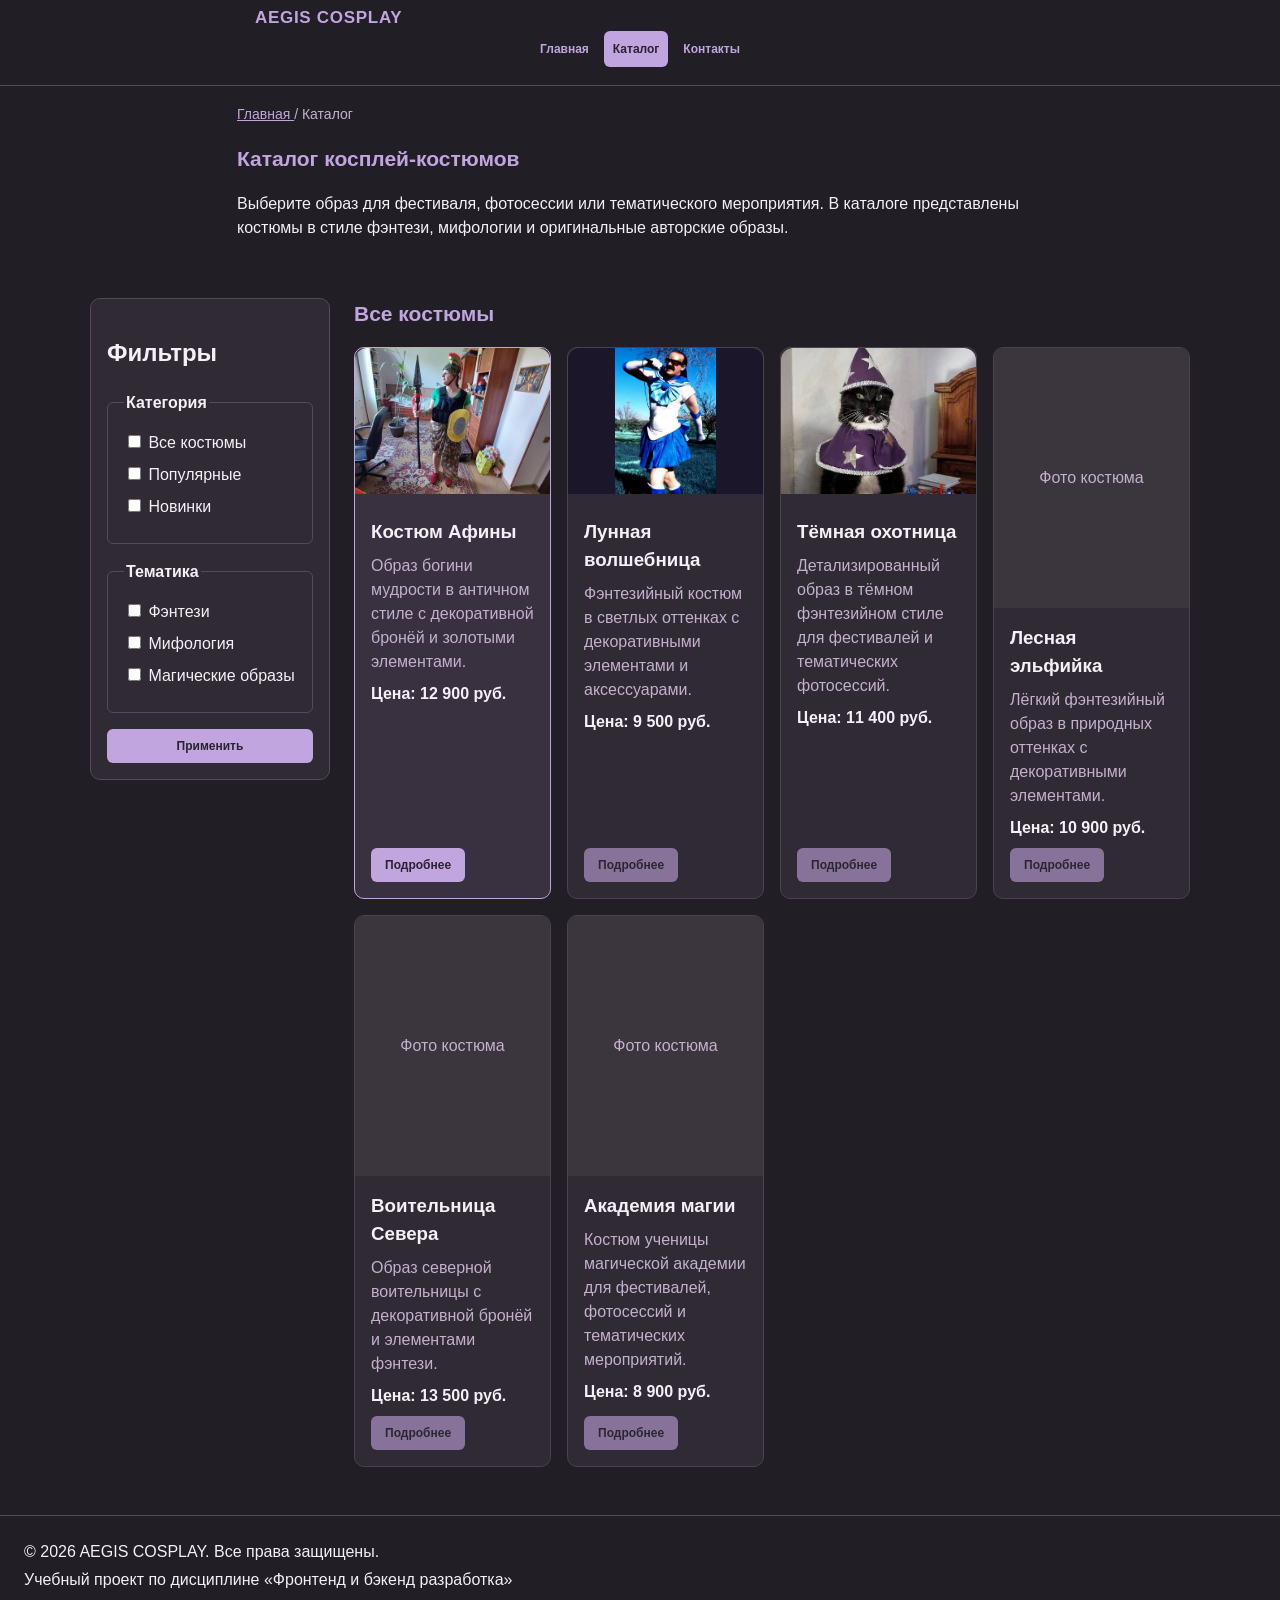
==== commit d0256c46: "fix: improve accessibility and lighthouse audit" ====
--- a/catalog.html
+++ b/catalog.html
@@ -1,247 +1,541 @@
 <!DOCTYPE html>
 <html lang="ru">
+
 <head>
     <meta charset="UTF-8">
-    <meta name="viewport" content="width=device-width, initial-scale=1.0">
-    <meta name="description" content="Каталог косплей-костюмов и аксессуаров AEGIS COSPLAY.">
+
+    <meta
+            name="viewport"
+            content="width=device-width, initial-scale=1.0"
+    >
+
+    <meta
+            name="description"
+            content="Каталог косплей-костюмов и аксессуаров AEGIS COSPLAY."
+    >
+
     <title>Каталог костюмов — AEGIS COSPLAY</title>
 
+    <!-- Подключаем общий файл стилей -->
     <link rel="stylesheet" href="css/style.css">
     <link rel="stylesheet" href="css/responsive.css">
 
+    <!-- Данные для отображения ссылки на сайт -->
     <meta property="og:type" content="website">
-    <meta property="og:title" content="Каталог — AEGIS COSPLAY">
-    <meta property="og:description" content="Косплей-костюмы для фестивалей, фотосессий и ярких перевоплощений.">
-    <meta property="og:image" content="images/athena.jpg">
+
+    <meta
+            property="og:title"
+            content="Каталог — AEGIS COSPLAY"
+    >
+
+    <meta
+            property="og:description"
+            content="Косплей-костюмы для фестивалей, фотосессий и ярких перевоплощений."
+    >
+
+    <meta
+            property="og:image"
+            content="images/athena.jpg"
+    >
 </head>
+
+
 <body>
 
+<a class="skip-link" href="#main">Перейти к основному содержимому</a>
+
+
+<!-- Шапка сайта -->
 <header class="site-header">
+
     <div class="site-header__inner">
-        <a class="site-header__logo" href="index.html">
+
+        <!-- Логотип возвращает пользователя на главную -->
+        <a
+                class="site-header__logo"
+                href="index.html"
+        >
             AEGIS COSPLAY
         </a>
 
-        <nav class="site-nav" aria-label="Основная навигация">
+
+        <!-- Основная навигация сайта -->
+        <nav
+                class="site-nav"
+                aria-label="Основная навигация"
+        >
+
             <ul class="site-nav__list">
+
                 <li class="site-nav__item">
-                    <a class="site-nav__link" href="index.html">
+
+                    <a
+                            class="site-nav__link"
+                            href="index.html"
+                    >
                         Главная
                     </a>
+
                 </li>
+
+
                 <li class="site-nav__item">
-                    <a class="site-nav__link site-nav__link--active" href="catalog.html">
+
+                    <!-- Активная ссылка показывает текущую страницу -->
+                    <a
+                            class="site-nav__link site-nav__link--active"
+                            href="catalog.html"
+                            aria-current="page"
+                    >
                         Каталог
                     </a>
+
                 </li>
+
+
                 <li class="site-nav__item">
-                    <a class="site-nav__link" href="contacts.html">
+
+                    <a
+                            class="site-nav__link"
+                            href="contacts.html"
+                    >
                         Контакты
                     </a>
+
                 </li>
+
             </ul>
+
         </nav>
+
     </div>
+
 </header>
 
-<main>
-    <nav class="breadcrumbs" aria-label="Хлебные крошки">
-        <a class="breadcrumbs__link" href="index.html">Главная</a>
-        <span class="breadcrumbs__current">Каталог</span>
+
+<main id="main" tabindex="-1">
+
+
+    <!-- Хлебные крошки показывают путь до текущей страницы -->
+    <nav
+            class="breadcrumbs"
+            aria-label="Хлебные крошки"
+    >
+
+        <a
+                class="breadcrumbs__link"
+                href="index.html"
+        >
+            Главная
+        </a>
+
+        <span class="breadcrumbs__current">
+            Каталог
+        </span>
+
     </nav>
 
+
+    <!-- Заголовок и описание каталога -->
     <section class="section">
-        <h1 class="section__title">Каталог косплей-костюмов</h1>
+
+        <h1 class="section__title">
+            Каталог косплей-костюмов
+        </h1>
+
         <p>
             Выберите образ для фестиваля, фотосессии
             или тематического мероприятия. В каталоге
             представлены костюмы в стиле фэнтези,
             мифологии и оригинальные авторские образы.
         </p>
+
     </section>
 
+
+    <!-- Основная область каталога -->
     <section class="catalog-layout">
+
+
+        <!-- Панель фильтров -->
         <aside class="catalog-filters">
-            <h2>Фильтры</h2>
-
-            <form class="catalog-filters__form" action="#" method="get">
+
+            <h2>
+                Фильтры
+            </h2>
+
+
+            <!-- Фильтры статические и показывают элементы интерфейса -->
+            <form
+                    class="catalog-filters__form"
+                    action="#"
+                    method="get"
+            >
+
+
+                <!-- Первая группа фильтров -->
                 <fieldset class="catalog-filters__group">
-                    <legend class="catalog-filters__legend">Категория</legend>
+
+                    <legend class="catalog-filters__legend">
+                        Категория
+                    </legend>
+
 
                     <label class="catalog-filters__label">
-                        <input type="checkbox" name="category" value="all">
+
+                        <input
+                                type="checkbox"
+                                name="category"
+                                value="all"
+                        >
+
                         Все костюмы
+
                     </label>
 
+
                     <label class="catalog-filters__label">
-                        <input type="checkbox" name="category" value="popular">
+
+                        <input
+                                type="checkbox"
+                                name="category"
+                                value="popular"
+                        >
+
                         Популярные
+
                     </label>
 
+
                     <label class="catalog-filters__label">
-                        <input type="checkbox" name="category" value="new">
+
+                        <input
+                                type="checkbox"
+                                name="category"
+                                value="new"
+                        >
+
                         Новинки
+
                     </label>
+
                 </fieldset>
 
+
+                <!-- Вторая группа фильтров по тематике -->
                 <fieldset class="catalog-filters__group">
-                    <legend class="catalog-filters__legend">Тематика</legend>
+
+                    <legend class="catalog-filters__legend">
+                        Тематика
+                    </legend>
+
 
                     <label class="catalog-filters__label">
-                        <input type="checkbox" name="style" value="fantasy">
+
+                        <input
+                                type="checkbox"
+                                name="style"
+                                value="fantasy"
+                        >
+
                         Фэнтези
+
                     </label>
 
+
                     <label class="catalog-filters__label">
-                        <input type="checkbox" name="style" value="mythology">
+
+                        <input
+                                type="checkbox"
+                                name="style"
+                                value="mythology"
+                        >
+
                         Мифология
+
                     </label>
 
+
                     <label class="catalog-filters__label">
-                        <input type="checkbox" name="style" value="magic">
+
+                        <input
+                                type="checkbox"
+                                name="style"
+                                value="magic"
+                        >
+
                         Магические образы
+
                     </label>
+
                 </fieldset>
 
-                <button class="button button--primary" type="submit">
+
+                <!-- Кнопка отправляет выбранные параметры формы -->
+                <button
+                        class="button button--primary"
+                        type="submit"
+                >
                     Применить
                 </button>
+
             </form>
+
         </aside>
 
+
+        <!-- Список товаров -->
         <section class="catalog-layout__products">
-            <h2 class="section__title">Все костюмы</h2>
-
+
+            <h2 class="section__title">
+                Все костюмы
+            </h2>
+
+
+            <!-- Сетка карточек товаров -->
             <div class="products-grid">
+
+
+                <!-- Карточка Афины -->
                 <article class="product-card product-card--featured">
-                    <a class="product-card__image-link" href="product.html">
+
+                    <!-- Фото открывает подробную страницу товара -->
+                    <a
+                            class="product-card__image-link"
+                            href="product.html"
+                    >
+
                         <img
                                 class="product-card__image"
-                                src="images/athena.jpg"
+src="images/athena-640.jpg"
+                                srcset="images/athena-480.jpg 480w,
+                                        images/athena-640.jpg 640w,
+                                        images/athena-960.jpg 960w"
+                                sizes="(max-width: 639px) calc(100vw - 48px),
+                                       (max-width: 1023px) 50vw,
+                                       33vw"
+                                width="640"
+                                height="853"
+                                loading="lazy"
                                 alt="Косплей-костюм Афины"
                         >
+
                     </a>
 
-                    <h3 class="product-card__title">Костюм Афины</h3>
+
+                    <h3 class="product-card__title">
+                        Костюм Афины
+                    </h3>
+
+
                     <p class="product-card__description">
                         Образ богини мудрости в античном стиле
                         с декоративной бронёй и золотыми элементами.
                     </p>
-                    <p class="product-card__price">Цена: 12 900 руб.</p>
-
+
+
+                    <p class="product-card__price">
+                        Цена: 12 900 руб.
+                    </p>
+
+
+                    <!-- У Афины есть отдельная страница товара -->
                     <a
                             class="button button--primary product-card__button"
                             href="product.html"
                     >
                         Подробнее
                     </a>
+
                 </article>
 
+
+                <!-- Карточка Лунной волшебницы -->
                 <article class="product-card">
+
+                    <!-- Для этого товара пока нет отдельной страницы -->
                     <div class="product-card__image-link">
+
                         <img
                                 class="product-card__image product-card__image--moon"
                                 src="images/moon-sorceress.jpg"
+                            loading="lazy"
                                 alt="Косплей-костюм Лунной волшебницы"
                         >
+
                     </div>
 
-                    <h3 class="product-card__title">Лунная волшебница</h3>
+
+                    <h3 class="product-card__title">
+                        Лунная волшебница
+                    </h3>
+
+
                     <p class="product-card__description">
                         Фэнтезийный костюм в светлых оттенках
                         с декоративными элементами и аксессуарами.
                     </p>
-                    <p class="product-card__price">Цена: 9 500 руб.</p>
-
-                    <a class="button button--primary product-card__button" href="#">
-                        Подробнее
-                    </a>
+
+
+                    <p class="product-card__price">
+                        Цена: 9 500 руб.
+                    </p>
+
+
+                    <button class="button button--primary product-card__button product-card__button--unavailable" type="button" disabled>Подробнее</button>
+
                 </article>
 
+
+                <!-- Карточка Тёмной охотницы -->
                 <article class="product-card">
+
+                    <!-- Здесь нет модификатора discount,
+                         поэтому карточка не подсвечивается красным -->
                     <div class="product-card__image-link">
+
                         <img
                                 class="product-card__image"
                                 src="images/dark-huntress.jpg"
+                            loading="lazy"
                                 alt="Косплей-костюм Тёмной охотницы"
                         >
+
                     </div>
 
-                    <h3 class="product-card__title">Тёмная охотница</h3>
+
+                    <h3 class="product-card__title">
+                        Тёмная охотница
+                    </h3>
+
+
                     <p class="product-card__description">
                         Детализированный образ в тёмном фэнтезийном стиле
                         для фестивалей и тематических фотосессий.
                     </p>
-                    <p class="product-card__price">Цена: 11 400 руб.</p>
-
-                    <a class="button button--primary product-card__button" href="#">
-                        Подробнее
-                    </a>
+
+
+                    <p class="product-card__price">
+                        Цена: 11 400 руб.
+                    </p>
+
+
+                    <button class="button button--primary product-card__button product-card__button--unavailable" type="button" disabled>Подробнее</button>
+
                 </article>
 
+
+                <!-- Карточка Лесной эльфийки -->
                 <article class="product-card">
+
+                    <!-- Заглушка используется, пока фото не добавлено -->
                     <div class="product-card__image-placeholder">
                         Фото костюма
                     </div>
 
-                    <h3 class="product-card__title">Лесная эльфийка</h3>
+
+                    <h3 class="product-card__title">
+                        Лесная эльфийка
+                    </h3>
+
+
                     <p class="product-card__description">
                         Лёгкий фэнтезийный образ в природных оттенках
                         с декоративными элементами.
                     </p>
-                    <p class="product-card__price">Цена: 10 900 руб.</p>
-
-                    <a class="button button--primary product-card__button" href="#">
-                        Подробнее
-                    </a>
+
+
+                    <p class="product-card__price">
+                        Цена: 10 900 руб.
+                    </p>
+
+
+                    <button class="button button--primary product-card__button product-card__button--unavailable" type="button" disabled>Подробнее</button>
+
                 </article>
 
+
+                <!-- Карточка Воительницы Севера -->
                 <article class="product-card">
+
                     <div class="product-card__image-placeholder">
                         Фото костюма
                     </div>
 
-                    <h3 class="product-card__title">Воительница Севера</h3>
+
+                    <h3 class="product-card__title">
+                        Воительница Севера
+                    </h3>
+
+
                     <p class="product-card__description">
-                        Образ северной воительницы с декоративной
-                        бронёй и элементами фэнтези.
-                    </p>
-                    <p class="product-card__price">Цена: 13 500 руб.</p>
-
-                    <a class="button button--primary product-card__button" href="#">
-                        Подробнее
-                    </a>
+                        Образ северной воительницы с декоративной бронёй
+                        и элементами фэнтези.
+                    </p>
+
+
+                    <p class="product-card__price">
+                        Цена: 13 500 руб.
+                    </p>
+
+
+                    <button class="button button--primary product-card__button product-card__button--unavailable" type="button" disabled>Подробнее</button>
+
                 </article>
 
+
+                <!-- Карточка Академии магии -->
                 <article class="product-card">
+
                     <div class="product-card__image-placeholder">
                         Фото костюма
                     </div>
 
-                    <h3 class="product-card__title">Академия магии</h3>
+
+                    <h3 class="product-card__title">
+                        Академия магии
+                    </h3>
+
+
                     <p class="product-card__description">
                         Костюм ученицы магической академии
                         для фестивалей, фотосессий и тематических мероприятий.
                     </p>
-                    <p class="product-card__price">Цена: 8 900 руб.</p>
-
-                    <a class="button button--primary product-card__button" href="#">
-                        Подробнее
-                    </a>
+
+
+                    <p class="product-card__price">
+                        Цена: 8 900 руб.
+                    </p>
+
+
+                    <button class="button button--primary product-card__button product-card__button--unavailable" type="button" disabled>Подробнее</button>
+
                 </article>
+
             </div>
+
         </section>
+
     </section>
+
 </main>
 
+
+<!-- Подвал сайта -->
 <footer class="site-footer">
+
     <p class="site-footer__text">
         &copy; 2026 AEGIS COSPLAY. Все права защищены.
     </p>
+
     <p class="site-footer__text">
-        Учебный проект по дисциплине «Фронтенд и бэкенд разработка»
+        Учебный проект по дисциплине
+        «Фронтенд и бэкенд разработка»
     </p>
+
 </footer>
 
+
 </body>
+
 </html>
--- a/css/style.css
+++ b/css/style.css
@@ -1,57 +1,85 @@
-/* Цвета и основные настройки */
-
+/* Переменные проекта */
 :root {
+    /* Основные цвета */
     --color-bg: #211e25;
-    --color-text: #f3eff7;
-    --color-muted: #c2b8cb;
+    --color-text: #f5eff7;
+    --color-muted: #c3b0cd;
 
     --color-primary: #c1a5df;
-    --color-primary-dark: #d2bce9;
-
-    --color-border: #514558;
+    --color-primary-dark: #ac8ccd;
+
+    --color-border: #55495a;
+
     --color-surface: #302a34;
-    --color-surface-accent: #39313f;
-
-    --color-danger: #ff91a3;
-    --color-success: #8ed4aa;
-    --color-success-bg: #243a2d;
+    --color-surface-accent: #352d39;
+
+    --color-danger: #ff6b81;
+    --color-success: #67d391;
+    --color-success-bg: rgba(40, 120, 70, 0.18);
+
     --color-white: #ffffff;
 
+    --color-gold: #c1a5df;
+    --color-gold-light: #c1a5df;
+
+    /* Отступы */
     --space-xs: 4px;
     --space-sm: 8px;
     --space-md: 16px;
     --space-lg: 24px;
     --space-xl: 32px;
 
-    --radius-sm: 10px;
-    --radius-md: 16px;
-    --radius-lg: 24px;
-
-    --container-width: 1100px;
-}
-
-/* Основа страницы */
-
-*,
-*::before,
-*::after {
+    /* Скругления */
+    --radius-sm: 6px;
+    --radius-md: 10px;
+    --radius-lg: 16px;
+
+    /* Максимальная ширина контента */
+    --container-width: 806px;
+
+    /* Цвета полупрозрачных блоков */
+    --color-glass: #302a34;
+    --color-glass-light: #302a34;
+    --color-glass-border: #4c4051;
+
+    --glass-blur: 0px;
+}
+
+
+/* Базовые стили */
+* {
     box-sizing: border-box;
+}
+
+html {
+    scroll-behavior: smooth;
 }
 
 body {
     margin: 0;
     min-height: 100vh;
-    font-family: "Segoe UI", Arial, sans-serif;
-    font-size: 16px;
-    line-height: 1.6;
+
+    font-family: Arial, sans-serif;
+    line-height: 1.5;
+
     color: var(--color-text);
+
     background: var(--color-bg);
 }
 
 main {
-    padding: 24px 16px;
-}
-
+    padding: 140px var(--space-lg) var(--space-lg);
+}
+
+
+/* Выделение элемента при переходе по якорной ссылке */
+:target {
+    outline: 2px dashed var(--color-primary);
+    outline-offset: 4px;
+}
+
+
+/* Обычные ссылки */
 a {
     color: var(--color-primary);
 }
@@ -60,18 +88,31 @@
     color: var(--color-primary-dark);
 }
 
-a:focus-visible,
-button:focus-visible {
+a:focus-visible {
     outline: 2px solid var(--color-primary);
-    outline-offset: 4px;
-}
-
-/* Шапка */
-
+    outline-offset: 3px;
+}
+
+
+/* Шапка сайта */
 .site-header {
+    position: fixed;
+    top: 0;
+    left: 0;
     width: 100%;
-    background: var(--color-bg);
+
+    z-index: 1000;
+
+    background-color: rgba(18, 14, 28, 0.92);
     border-bottom: 1px solid var(--color-border);
+
+    backdrop-filter: blur(14px);
+}
+
+
+#advantages,
+#popular {
+    scroll-margin-top: 140px;
 }
 
 .site-header__inner {
@@ -81,27 +122,27 @@
 }
 
 .site-header__logo {
-    color: var(--color-primary);
     font-size: 22px;
-    font-weight: 800;
-    letter-spacing: 1px;
+    font-weight: 700;
+    letter-spacing: 2px;
+
+    color: var(--color-gold-light);
     text-decoration: none;
 }
 
-.site-header__logo:hover {
-    color: var(--color-text);
-}
-
-/* Навигация */
-
+
+/* Основная навигация */
 .site-nav__list {
     display: flex;
     flex-wrap: wrap;
     justify-content: center;
     align-items: center;
-    gap: var(--space-sm);
-    margin: 0;
+
+    gap: var(--space-md);
+
     padding: 0;
+    margin: var(--space-md) 0 0;
+
     list-style: none;
 }
 
@@ -110,151 +151,152 @@
 }
 
 .site-nav__link {
-    display: block;
-    padding: 12px 16px;
+    display: inline-block;
+
+    padding: var(--space-sm) var(--space-md);
+
+    color: var(--color-primary);
+    text-decoration: none;
+
     border-radius: var(--radius-sm);
-    color: var(--color-muted);
-    font-weight: 500;
-    text-decoration: none;
-    transition: color 0.2s ease, background-color 0.2s ease;
 }
 
 .site-nav__link:hover {
-    color: var(--color-text);
-    background: var(--color-surface);
-}
-
-.site-nav__link--active,
-.site-nav__link--active:hover {
-    color: #251a30;
-    background: var(--color-primary);
-}
+    color: var(--color-white);
+    background-color: var(--color-primary);
+}
+
+.site-nav__link:focus-visible {
+    outline: 2px solid var(--color-primary);
+    outline-offset: 3px;
+}
+
+.site-nav__link--active {
+    color: var(--color-white);
+    background-color: var(--color-primary);
+}
+
 
 /* Главный экран */
-
 .hero {
+    display: flex;
+    align-items: center;
+    justify-content: space-between;
+    gap: var(--space-xl);
+
     max-width: var(--container-width);
     margin: 0 auto var(--space-xl);
-    padding: var(--space-xl);
-    background: var(--color-surface);
-    border: 1px solid var(--color-border);
+    padding: var(--space-xl) var(--space-lg);
+
+    background: var(--color-glass-light);
+    border: 1px solid var(--color-glass-border);
     border-radius: var(--radius-lg);
+
+    backdrop-filter: blur(var(--glass-blur));
+    -webkit-backdrop-filter: blur(var(--glass-blur));
+
+    box-shadow: 0 8px 32px rgba(0, 0, 0, 0.22);
 }
 
 .hero__content {
-    min-width: 0;
+    flex: 1 1 420px;
 }
 
 .hero__title {
-    margin: 0;
-    color: var(--color-text);
-    font-weight: 800;
-    letter-spacing: -0.035em;
+    margin: 0 0 var(--space-md);
 }
 
 .hero__text {
+    margin: 0 0 var(--space-lg);
     max-width: 520px;
-    margin: 0;
-    color: var(--color-muted);
-    font-size: 18px;
-    line-height: 1.7;
 }
 
 .hero__button {
     display: inline-flex;
-    justify-self: start;
-    align-items: center;
-    justify-content: center;
 }
 
 .hero__image-wrapper {
+    flex: 0 0 700px;
+    max-width: 700px;
     width: 100%;
 }
 
 .hero__image {
     display: block;
     width: 100%;
+    height: 100%;
     max-height: 420px;
     object-fit: cover;
     border-radius: var(--radius-md);
-}
-
-/* Секции */
-
+    border: 1px solid var(--color-glass-border);
+}
+
+
+/* Общие секции */
 .section {
     max-width: var(--container-width);
     margin: 0 auto var(--space-xl);
 }
 
 .section__title {
-    margin: 0 0 var(--space-md);
-    color: var(--color-primary);
-    font-size: 28px;
-    font-weight: 700;
-    line-height: 1.25;
-    letter-spacing: -0.02em;
-}
-
-.section > p {
-    color: var(--color-muted);
-}
-
-.advantages-list {
-    margin: 0;
-    padding-left: 22px;
-    color: var(--color-muted);
-}
-
-.advantages-list li {
-    padding-block: 3px;
-}
-
-.advantages-list li::marker {
-    color: var(--color-primary);
-}
-
-/* Карточки */
-
+    margin-top: 0;
+}
+
+
+/* Карточка товара */
 .product-card {
     position: relative;
+
     display: flex;
     flex-direction: column;
+
     gap: var(--space-sm);
-    min-width: 0;
+
     padding: var(--space-md);
-    background: var(--color-surface);
-    border: 1px solid var(--color-border);
+
+    background: var(--color-glass);
+
+    border: 1px solid var(--color-glass-border);
     border-radius: var(--radius-md);
-    transition: border-color 0.2s ease, background-color 0.2s ease;
+
+    backdrop-filter: blur(var(--glass-blur));
+    -webkit-backdrop-filter: blur(var(--glass-blur));
+
+    box-shadow: 0 6px 24px rgba(0, 0, 0, 0.16);
+
+    transition:
+            transform 0.2s ease,
+            border-color 0.2s ease,
+            background-color 0.2s ease;
 }
 
 .product-card:hover {
-    background: #362e3b;
-    border-color: #9e83b8;
-}
-
+    transform: translateY(-4px);
+
+    border-color: var(--color-primary);
+
+    background: rgba(50, 38, 72, 0.68);
+}
+
+
+/* Выделенная карточка Афины */
 .product-card--featured {
-    border-color: #9274ac;
+    border-color: var(--color-primary);
+    background: rgba(55, 39, 82, 0.62);
 }
 
 .product-card__title {
     margin: 0;
     color: var(--color-text);
-    font-size: 20px;
-    font-weight: 700;
-    line-height: 1.3;
 }
 
 .product-card__description {
     margin: 0;
     color: var(--color-muted);
-    font-size: 15px;
 }
 
 .product-card__price {
     margin: 0;
-    color: var(--color-primary);
-    font-size: 18px;
     font-weight: 700;
 }
 
@@ -263,105 +305,139 @@
     align-self: flex-start;
 }
 
+
 /* Изображения карточек */
-
 .product-card__image-link {
     display: block;
     overflow: hidden;
+
     margin:
             calc(var(--space-md) * -1)
             calc(var(--space-md) * -1)
             var(--space-md);
+}
+
+.product-card__image {
+    display: block;
+
+    width: 100%;
+    height: 260px;
+
+    object-fit: cover;
+
+    border-radius: 12px 12px 0 0;
+}
+
+
+/* Для вертикальной фотографии Лунной волшебницы */
+.product-card__image--moon {
+    object-fit: contain;
+    object-position: center;
+
+    background: rgba(28, 22, 43, 0.95);
+}
+
+
+/* Заглушка вместо фотографии */
+.product-card__image-placeholder {
+    display: flex;
+    align-items: center;
+    justify-content: center;
+
+    height: 260px;
+
+    margin:
+            calc(var(--space-md) * -1)
+            calc(var(--space-md) * -1)
+            var(--space-sm);
+
     border-radius:
             var(--radius-md)
             var(--radius-md)
             0
             0;
-}
-
-.product-card__image {
-    display: block;
-    width: 100%;
-    object-fit: cover;
-}
-
-.product-card__image--moon {
-    object-fit: contain;
-    object-position: center;
-    background: #27222d;
-}
-
-.product-card__image-placeholder {
-    display: flex;
-    align-items: center;
-    justify-content: center;
-    height: 260px;
-    margin:
-            calc(var(--space-md) * -1)
-            calc(var(--space-md) * -1)
-            var(--space-sm);
-    border-radius:
-            var(--radius-md)
-            var(--radius-md)
-            0
-            0;
+
     color: var(--color-muted);
-    background: #38303e;
-}
-
+
+    background: rgba(255, 255, 255, 0.05);
+}
+
+
+/* Значок ХИТ */
 .product-card__badge {
     position: absolute;
+
     top: 12px;
     right: 12px;
+
     z-index: 2;
+
     padding: 6px 10px;
+
+    background: rgba(155, 108, 255, 0.92);
+
+    border: 1px solid rgba(240, 217, 148, 0.7);
     border-radius: 20px;
-    color: #251a30;
-    background: var(--color-primary);
+
+    color: var(--color-white);
+
     font-size: 12px;
-    font-weight: 800;
-    letter-spacing: 0.04em;
-}
+    font-weight: 700;
+    letter-spacing: 0.05em;
+}
+
+
+/* Сетка товаров */
+.products-grid {
+    display: grid;
+
+    grid-template-columns: repeat(3, 1fr);
+
+    gap: var(--space-lg);
+}
+
 
 /* Кнопки */
-
 .button {
     display: inline-block;
-    padding: 11px 18px;
-    border: 1px solid transparent;
+
+    padding: var(--space-sm) var(--space-md);
+
+    border: none;
     border-radius: var(--radius-sm);
+
     font: inherit;
-    font-weight: 600;
-    line-height: 1.4;
-    text-align: center;
     text-decoration: none;
+
     cursor: pointer;
-    transition:
-            color 0.2s ease,
-            background-color 0.2s ease,
-            border-color 0.2s ease;
 }
 
 .button--primary {
-    color: #251a30;
-    background: var(--color-primary);
+    color: var(--color-white);
+    background-color: var(--color-primary);
 }
 
 .button--primary:hover {
-    color: #251a30;
-    background: var(--color-primary-dark);
+    color: var(--color-white);
+    background-color: var(--color-primary-dark);
 }
 
 .button--secondary {
     color: var(--color-primary);
-    background: transparent;
-    border-color: var(--color-primary);
+
+    background-color: transparent;
+
+    border: 1px solid var(--color-primary);
 }
 
 .button--secondary:hover {
-    color: var(--color-text);
-    background: #42334e;
-    border-color: var(--color-primary-dark);
+    color: var(--color-white);
+    background-color: var(--color-primary);
+}
+
+.button:focus-visible {
+    outline: 2px solid var(--color-primary);
+    outline-offset: 3px;
 }
 
 .button:disabled,
@@ -370,50 +446,58 @@
     cursor: not-allowed;
 }
 
-/* Информационный блок */
-
+
+/* Дополнительный информационный блок */
 .aside-info {
     max-width: var(--container-width);
+
     margin: 0 auto var(--space-xl);
-    padding: var(--space-lg);
-    background: var(--color-surface);
-    border: 1px solid var(--color-border);
+    padding: var(--space-md);
+
+    border: 1px solid var(--color-glass-border);
     border-left: 4px solid var(--color-primary);
     border-radius: var(--radius-md);
-}
-
-.aside-info h2 {
-    margin-top: 0;
-    color: var(--color-primary);
-}
-
-.aside-info p {
-    color: var(--color-muted);
-}
-
-/* Модальное окно */
-
+
+    background: var(--color-glass);
+
+    backdrop-filter: blur(var(--glass-blur));
+    -webkit-backdrop-filter: blur(var(--glass-blur));
+
+    box-shadow: 0 6px 24px rgba(0, 0, 0, 0.16);
+}
+
+
+/* Модальное окно заказа */
 .order-dialog {
     width: min(100% - 32px, 560px);
+
     padding: var(--space-lg);
+
     color: var(--color-text);
-    background: var(--color-surface);
-    border: 1px solid #80698f;
+
+    background: rgba(24, 18, 36, 0.88);
+
+    border: 1px solid var(--color-glass-border);
     border-radius: var(--radius-lg);
-    box-shadow: 0 24px 80px rgba(0, 0, 0, 0.4);
-}
-
+
+    backdrop-filter: blur(18px);
+    -webkit-backdrop-filter: blur(18px);
+
+    box-shadow: 0 20px 60px rgba(0, 0, 0, 0.45);
+}
+
+
+/* Затемнение страницы под модальным окном */
 .order-dialog::backdrop {
-    background: rgba(17, 13, 21, 0.75);
+    background-color: rgba(0, 0, 0, 0.5);
 }
 
 .order-dialog__title {
     margin-top: 0;
-    color: var(--color-primary);
-}
-
-/* Формы */
-
+}
+
+
+/* Поля формы */
 .order-form__field {
     margin-bottom: var(--space-md);
 }
@@ -421,191 +505,256 @@
 .order-form__label {
     display: block;
     margin-bottom: var(--space-xs);
-    color: var(--color-text);
 }
 
 .order-form__input,
 .order-form__select,
-.order-form__textarea,
+.order-form__textarea {
+    width: 100%;
+
+    padding: 10px 12px;
+
+    border: 1px solid var(--color-border);
+    border-radius: var(--radius-sm);
+
+    font: inherit;
+}
+
+.order-form__input--checkbox {
+    width: auto;
+}
+
+.order-form__hint {
+    display: block;
+
+    margin-top: var(--space-xs);
+
+    color: var(--color-muted);
+}
+
+
+/* Состояние поля при наведении */
+.order-form__input:hover,
+.order-form__select:hover,
+.order-form__textarea:hover {
+    border-color: var(--color-primary);
+}
+
+
+/* Состояние поля при работе с клавиатуры */
+.order-form__input:focus-visible,
+.order-form__select:focus-visible,
+.order-form__textarea:focus-visible {
+    outline: 2px solid var(--color-primary);
+    outline-offset: 3px;
+}
+
+.order-form__label--checkbox {
+    display: flex;
+    align-items: center;
+
+    gap: var(--space-sm);
+}
+
+.order-form__actions {
+    display: flex;
+
+    gap: var(--space-md);
+
+    margin-top: var(--space-lg);
+}
+
+
+/* Поля с ошибкой */
+[aria-invalid="true"] {
+    border-color: var(--color-danger);
+}
+
+
+/* Сообщение после успешного заказа */
+.success-message {
+    max-width: var(--container-width);
+
+    margin: var(--space-lg) auto;
+    padding: var(--space-md);
+
+    border-left: 4px solid var(--color-success);
+
+    background-color: var(--color-success-bg);
+}
+
+
+/* Хлебные крошки */
+.breadcrumbs {
+    max-width: var(--container-width);
+
+    margin: 0 auto var(--space-md);
+
+    font-size: 14px;
+
+    color: var(--color-muted);
+}
+
+.breadcrumbs__link {
+    color: var(--color-primary);
+}
+
+.breadcrumbs__current::before {
+    content: " / ";
+    color: var(--color-muted);
+}
+
+
+/* Основная область каталога */
+.catalog-layout {
+    max-width: var(--container-width);
+
+    margin: 0 auto var(--space-xl);
+
+    display: grid;
+
+    grid-template-columns: 260px 1fr;
+    grid-template-areas: "filters products";
+
+    gap: var(--space-lg);
+}
+
+
+/* Панель фильтров */
+.catalog-filters {
+    grid-area: filters;
+
+    padding: var(--space-md);
+
+    border: 1px solid var(--color-border);
+    border-radius: var(--radius-md);
+
+    background-color: var(--color-surface);
+}
+
+
+/* Область с товарами */
+.catalog-layout__products {
+    grid-area: products;
+}
+
+
+/* Форма фильтров */
+.catalog-filters__form {
+    display: grid;
+    gap: var(--space-md);
+}
+
+.catalog-filters__group {
+    margin: 0;
+
+    padding: var(--space-md);
+
+    border: 1px solid var(--color-border);
+    border-radius: var(--radius-sm);
+}
+
+.catalog-filters__legend {
+    font-weight: 700;
+}
+
+.catalog-filters__label {
+    display: block;
+    margin-bottom: var(--space-sm);
+}
+
 .catalog-filters__input {
     width: 100%;
-    padding: 10px 12px;
-    border: 1px solid #6b5b76;
+
+    padding: 8px 10px;
+
+    border: 1px solid var(--color-border);
     border-radius: var(--radius-sm);
-    color: var(--color-text);
-    background: #26212b;
+
     font: inherit;
-    color-scheme: dark;
-}
-
-.order-form__input::placeholder,
-.order-form__textarea::placeholder {
-    color: #b1a3bd;
-}
-
-.order-form__input:hover,
-.order-form__select:hover,
-.order-form__textarea:hover,
+}
+
 .catalog-filters__input:hover {
     border-color: var(--color-primary);
 }
 
-.order-form__input:focus-visible,
-.order-form__select:focus-visible,
-.order-form__textarea:focus-visible,
 .catalog-filters__input:focus-visible {
     outline: 2px solid var(--color-primary);
     outline-offset: 3px;
 }
 
-.order-form__input--checkbox {
-    width: auto;
-    accent-color: var(--color-primary);
-}
-
-.order-form__hint {
-    display: block;
-    margin-top: var(--space-xs);
-    color: var(--color-muted);
-}
-
-.order-form__label--checkbox {
-    display: flex;
-    align-items: center;
-    gap: var(--space-sm);
-}
-
-.order-form__actions {
-    display: flex;
-    gap: var(--space-md);
-    margin-top: var(--space-lg);
-}
-
-[aria-invalid="true"] {
-    border-color: var(--color-danger);
-}
-
-.success-message {
+
+/* Страница товара */
+.product {
     max-width: var(--container-width);
-    margin: var(--space-lg) auto;
-    padding: var(--space-md);
-    color: var(--color-text);
-    background: var(--color-success-bg);
-    border-left: 4px solid var(--color-success);
-    border-radius: var(--radius-sm);
-}
-
-/* Хлебные крошки */
-
-.breadcrumbs {
-    max-width: var(--container-width);
-    margin: 0 auto var(--space-md);
-    color: var(--color-muted);
-    font-size: 14px;
-}
-
-.breadcrumbs__link {
-    color: var(--color-primary);
-}
-
-.breadcrumbs__current::before {
-    content: " / ";
-    color: var(--color-muted);
-}
-
-/* Каталог */
-
-.catalog-layout {
-    max-width: var(--container-width);
-    margin: 0 auto var(--space-xl);
-}
-
-.catalog-filters {
-    grid-area: filters;
-    padding: var(--space-md);
-    background: var(--color-surface);
-    border: 1px solid var(--color-border);
-    border-radius: var(--radius-md);
-}
-
-.catalog-filters h2 {
-    color: var(--color-primary);
-}
-
-.catalog-layout__products {
-    grid-area: products;
-}
-
-.catalog-filters__form {
-    display: grid;
-    gap: var(--space-md);
-}
-
-.catalog-filters__group {
-    margin: 0;
-    padding: var(--space-md);
-    border: 1px solid var(--color-border);
-    border-radius: var(--radius-sm);
-}
-
-.catalog-filters__legend {
-    color: var(--color-text);
-    font-weight: 600;
-}
-
-.catalog-filters__label {
-    display: block;
-    margin-bottom: var(--space-sm);
-    color: var(--color-muted);
-}
-
-.catalog-filters input[type="checkbox"] {
-    accent-color: var(--color-primary);
-}
-
-/* Страница товара */
-
-.product {
-    display: grid;
-    grid-template-columns: minmax(280px, 0.8fr) 1.2fr;
-    align-items: center;
-    gap: var(--space-xl);
-    max-width: var(--container-width);
+
     margin: 0 auto var(--space-xl);
     padding: var(--space-lg);
-    background: var(--color-surface);
-    border: 1px solid var(--color-border);
+
+    display: grid;
+
+    grid-template-columns:
+            minmax(280px, 0.8fr)
+            1.2fr;
+
+    gap: var(--space-xl);
+
+    align-items: center;
+
+    background-color: rgba(38, 27, 59, 0.72);
+
+    border: 1px solid rgba(167, 108, 255, 0.35);
     border-radius: var(--radius-lg);
-}
-
+
+    backdrop-filter: blur(12px);
+}
+
+
+/* Контейнер фотографии товара */
 .product__image-wrapper {
     min-height: 420px;
+
     overflow: hidden;
-    border-radius: var(--radius-md);
-}
-
+
+    border-radius: var(--radius-lg);
+}
+
+
+/* Фотография товара */
 .product__image {
     display: block;
+
     width: 100%;
     height: 500px;
+
     object-fit: cover;
     object-position: center;
-    border-radius: var(--radius-md);
-}
-
+
+    border-radius: var(--radius-lg);
+}
+
+
+/* Заглушка изображения товара */
 .product__image-placeholder {
+    min-height: 420px;
+
     display: flex;
     align-items: center;
     justify-content: center;
-    min-height: 420px;
+
     padding: var(--space-lg);
+
     color: var(--color-muted);
-    background: #38303e;
-    border: 1px dashed #80698f;
-    border-radius: var(--radius-md);
     text-align: center;
-}
-
+
+    background-color: rgba(255, 255, 255, 0.04);
+
+    border: 1px dashed rgba(167, 108, 255, 0.55);
+    border-radius: var(--radius-lg);
+}
+
+
+/* Текстовая часть товара */
 .product__content {
     display: flex;
     flex-direction: column;
@@ -614,112 +763,159 @@
 
 .product__category {
     margin: 0 0 var(--space-sm);
-    color: var(--color-primary);
+
+    color: #d2b4ff;
+
     font-size: 14px;
     font-weight: 700;
+
     text-transform: uppercase;
     letter-spacing: 1px;
 }
 
 .product__title {
     margin: 0 0 var(--space-md);
+
     font-size: 36px;
-    line-height: 1.2;
-    letter-spacing: -0.025em;
 }
 
 .product__description {
     margin: 0 0 var(--space-md);
+
     color: var(--color-muted);
 }
 
 .product__price {
     margin: var(--space-sm) 0 var(--space-lg);
-    color: var(--color-primary);
+
+    color: #f4d98b;
+
     font-size: 26px;
     font-weight: 700;
 }
 
 .product__details {
     width: 100%;
+
     margin-bottom: var(--space-lg);
     padding: var(--space-md);
-    background: #2b2530;
-    border: 1px solid var(--color-border);
+
+    background-color: rgba(255, 255, 255, 0.04);
+
+    border: 1px solid rgba(167, 108, 255, 0.25);
     border-radius: var(--radius-md);
 }
 
-/* Таблица */
-
+
+/* Таблица характеристик товара */
 .product-table {
     width: 100%;
+
+    border-collapse: collapse;
+
     margin-top: var(--space-md);
-    border-collapse: collapse;
-    background: #2b2530;
-}
-
+
+    background: rgba(43, 30, 67, 0.55);
+
+    border-radius: var(--radius-md);
+
+    overflow: hidden;
+}
+
+
+/* Название таблицы */
 .product-table__caption {
     padding: 14px;
+
+    text-align: left;
+
+    font-size: 18px;
+    font-weight: 700;
+
     color: var(--color-text);
-    font-size: 18px;
-    font-weight: 600;
-    text-align: left;
-}
-
+}
+
+
+/* Ячейки таблицы */
 .product-table th,
 .product-table td {
     padding: 12px 14px;
-    border: 1px solid var(--color-border);
+
+    border: 1px solid rgba(190, 165, 255, 0.25);
+
     text-align: left;
     vertical-align: top;
 }
 
+
+/* Заголовок таблицы */
 .product-table th {
+    background: rgba(117, 76, 180, 0.28);
+
     color: var(--color-text);
-    background: #3e3248;
-    font-weight: 600;
+
+    font-weight: 700;
 }
 
 .product-table td {
     color: var(--color-muted);
 }
 
+
+/* Строка таблицы при наведении */
 .product-table tbody tr:hover {
-    background: #342c3b;
-}
-
-/* Страница заказа */
-
+    background: rgba(155, 108, 255, 0.08);
+}
+
+
+/* Страница оформления заказа */
 .order-page {
     max-width: var(--container-width);
+
     margin: 0 auto var(--space-xl);
 }
 
+
+/* Две колонки страницы заказа */
 .order-page__layout {
     display: grid;
+
     grid-template-columns: 360px 1fr;
+
+    gap: var(--space-xl);
+
     align-items: start;
-    gap: var(--space-xl);
+
     margin-top: var(--space-lg);
 }
 
+
+/* Карточка выбранного товара */
 .order-summary {
     padding: var(--space-md);
-    background: var(--color-surface);
-    border: 1px solid var(--color-border);
+
+    background: rgba(43, 30, 67, 0.72);
+
+    border: 1px solid rgba(157, 92, 255, 0.45);
     border-radius: var(--radius-lg);
+
+    backdrop-filter: blur(12px);
 }
 
 .order-summary__title {
     margin-top: 0;
-    color: var(--color-primary);
-}
-
+}
+
+
+/* Фото товара на странице заказа */
 .order-summary__image {
     display: block;
+
     width: 100%;
     height: 360px;
+
     object-fit: cover;
+
     border-radius: var(--radius-md);
 }
 
@@ -731,109 +927,115 @@
     color: var(--color-muted);
 }
 
-.order-summary .order-summary__price {
+.order-summary__price {
     margin-bottom: 0;
-    color: var(--color-primary);
+
+    color: #ffe28a !important;
+
     font-size: 22px;
     font-weight: 700;
 }
 
+
+/* Форма на отдельной странице заказа */
 .order-page__form {
     max-width: 700px;
+
     padding: var(--space-lg);
-    background: var(--color-surface);
-    border: 1px solid var(--color-border);
+
+    background: rgba(43, 30, 67, 0.72);
+
+    border: 1px solid rgba(157, 92, 255, 0.45);
     border-radius: var(--radius-lg);
-}
-
+
+    backdrop-filter: blur(12px);
+}
+
+
+/* Белый фон полей на странице заказа */
+.order-page__form .order-form__input,
+.order-page__form .order-form__select,
 .order-page__form .order-form__textarea {
+    color: #222222;
+
+    background-color: rgba(255, 255, 255, 0.96);
+}
+
+.order-page__form .order-form__textarea {
+    resize: vertical;
+
     min-height: 120px;
-    resize: vertical;
-}
-
-/* Подвал */
-
+}
+
+
+/* Подвал сайта */
 .site-footer {
-    position: static;
+    position: fixed;
+    bottom: 0;
+    left: 0;
     width: 100%;
+
     padding: var(--space-lg);
-    background: var(--color-bg);
-    border-top: 1px solid var(--color-border);
+
+    background-color: var(--color-surface);
+    z-index: 100;
 }
 
 .site-footer__text {
     margin: 0 0 var(--space-xs);
-    color: var(--color-muted);
-    font-size: 14px;
 }
 
 .site-footer__text:last-child {
     margin-bottom: 0;
 }
 
-/* Существующая адаптация страницы заказа */
-
-@media (max-width: 800px) {
-    .order-page__layout {
-        grid-template-columns: 1fr;
-    }
-
-    .order-summary__image {
-        height: 420px;
-    }
-}
-
-/* Существующая адаптация страницы товара */
-
-@media (max-width: 768px) {
-    .product {
-        grid-template-columns: 1fr;
-    }
-
-    .product__image-wrapper,
-    .product__image-placeholder {
-        min-height: 280px;
-    }
-
-    .product__title {
-        font-size: 28px;
-    }
-
-    .product__price {
-        font-size: 22px;
-    }
-}
-
-/* Существующая адаптация кнопок формы */
-
-@media (max-width: 600px) {
-    .hero__image {
-        max-height: 320px;
-    }
-
-    .order-form__actions {
-        flex-direction: column;
-    }
-
-    .order-form__actions .button {
-        width: 100%;
-    }
-}
-
-@media (max-width: 500px) {
-    .order-summary__image {
-        height: 320px;
-    }
-
-    .order-page__form {
-        padding: var(--space-md);
-    }
-}
-
-@media (prefers-reduced-motion: reduce) {
-    .button,
-    .site-nav__link,
-    .product-card {
-        transition: none;
-    }
-}+
+
+/* Оформление по предоставленному образцу: AEGIS COSPLAY */
+.site-header {
+    position: sticky;
+    background: var(--color-bg);
+    backdrop-filter: none;
+}
+.site-header__inner {
+    padding: 8px 18px 18px;
+}
+.site-header__logo {
+    display: block;
+    font-size: 17px;
+    line-height: 20px;
+    letter-spacing: 0.7px;
+    color: var(--color-primary);
+}
+.site-nav__list { gap: 6px; margin: 3px 0 0; }
+.site-nav__link { padding: 9px 9px; font-size: 12px; font-weight: 700; }
+.site-nav__link--active { background: var(--color-primary); color: #292331; }
+.site-nav__link:hover { background: var(--color-primary-dark); color: #292331; }
+main { padding: 18px 16px 36px; }
+.hero {
+    box-shadow: none;
+    background: var(--color-glass-light);
+}
+.hero__title { font-size: 40px; line-height: 1.12; font-weight: 800; }
+.hero__text { font-size: 13px; line-height: 1.75; color: var(--color-muted); }
+.hero__image { border: 0; border-radius: 12px; }
+.section__title { color: var(--color-primary); font-size: 21px; }
+.section { margin-bottom: 40px; }
+.advantages-list { font-size: 12px; line-height: 1.8; color: var(--color-muted); padding-left: 16px; }
+.advantages-list li { padding-bottom: 5px; }
+.button { font-size: 12px; font-weight: 700; padding: 8px 14px; }
+.button--primary { color: #292331; background: var(--color-primary); }
+.button--primary:hover { color: #292331; background: var(--color-primary-dark); }
+.button--secondary { color: var(--color-primary); }
+.product-card, .aside-info, .catalog-filters, .order-summary, .order-page__form {
+    background: var(--color-surface);
+    box-shadow: none;
+}
+.product-card--featured { background: #393040; }
+.product-card:hover { background: #393040; }
+.product-card__badge { background: var(--color-primary); color: #292331; border: 0; }
+.product__price, .order-summary__price { color: var(--color-primary) !important; }
+.product, .product__details, .product-table { background: var(--color-surface); }
+.order-dialog { background: var(--color-surface); }
+.site-footer { position: static; border-top: 1px solid var(--color-border); background: var(--color-bg); }
+#advantages, #popular { scroll-margin-top: 96px; }
--- a/css/responsive.css
+++ b/css/responsive.css
@@ -1,407 +1,146 @@
 /*
   Адаптивные стили для контрольной работы №3.
-  Подход: Mobile First.
-  Базовые стили рассчитаны на мобильный экран.
-  Расширения добавляются через min-width медиазапросы.
+  Практическая работа №12. Подход Mobile First:
+  базовые правила — для телефона, расширения — через min-width.
 */
+*, *::before, *::after { box-sizing: border-box; }
+html { scroll-behavior: smooth; }
+img, video { max-width: 100%; height: auto; }
+body { overflow-x: hidden; }
 
-/* Базовые правила */
+/* Шапка и навигация: на телефоне ссылки в колонку. */
+.site-header { position: static; width: 100%; }
+.site-header__inner { width: min(100% - 16px, 806px); margin-inline: auto; padding: 12px 8px; }
+.site-nav__list { display: flex; flex-direction: column; align-items: stretch; gap: 3px; margin-top: 8px; }
+.site-nav__link { display: block; padding: 9px 12px; }
 
-*,
-*::before,
-*::after {
-    box-sizing: border-box;
+/* Контейнеры и секции. */
+main { padding: 16px; }
+@media (min-width: 900px) { main { padding-top: 18px; } }
+.hero, .section, .aside-info, .breadcrumbs, .catalog-layout, .product, .order-page {
+  width: min(100%, 1100px);
+  margin-inline: auto;
 }
+.hero, .section, .aside-info { margin-bottom: 40px; }
+.hero { margin-bottom: 36px; }
+.section { padding-block: 2px; }
 
-html {
-    scroll-behavior: smooth;
+/* Главный экран: изображение под описанием на телефоне. */
+.hero {
+  display: grid;
+  grid-template-columns: minmax(0, 1fr);
+  gap: 20px;
+  align-items: center;
+  padding: 20px;
+  min-height: 0;
 }
+.hero__content { width: 100%; min-width: 0; flex: initial; }
+.hero__title { font-size: clamp(30px, 7vw, 40px); line-height: 1.12; overflow-wrap: break-word; }
+.hero__image-wrapper { width: 100%; max-width: 100%; min-width: 0; flex: initial; }
+.hero__image-wrapper picture { display: block; width: 100%; }
+.hero__image { width: 100%; max-height: none; aspect-ratio: 378 / 307; object-fit: cover; }
 
-img,
-video {
-    max-width: 100%;
-    height: auto;
+/* Карточки и изображения. */
+.products-grid { display: grid; grid-template-columns: minmax(0, 1fr); gap: 16px; }
+.product-card { min-width: 0; }
+.product-card__title, .product-card__description { overflow-wrap: anywhere; }
+.product-card__image { width: 100%; height: auto; aspect-ratio: 4 / 3; object-fit: cover; }
+.product-card__image--moon { object-fit: contain; }
+
+/* Каталог: фильтры идут перед товарами. */
+.catalog-layout { display: grid; grid-template-columns: minmax(0, 1fr); grid-template-areas: "filters" "products"; gap: 24px; }
+.catalog-filters { min-width: 0; position: static; }
+.catalog-layout__products { min-width: 0; }
+.catalog-filters__input { max-width: 100%; min-height: 44px; }
+
+/* Страница товара, форма заявки, таблица. */
+.product { grid-template-columns: minmax(0, 1fr); gap: 24px; padding: 16px; }
+.product__image-wrapper { min-width: 0; min-height: 0; }
+.product__image { height: auto; max-height: 560px; object-fit: contain; }
+.product__content { min-width: 0; width: 100%; }
+.product__details { min-width: 0; padding: 10px; }
+.table-wrapper { width: 100%; max-width: 100%; overflow-x: auto; -webkit-overflow-scrolling: touch; }
+.product-table { width: 100%; min-width: 640px; border-collapse: collapse; }
+.order-page__layout { grid-template-columns: minmax(0, 1fr); gap: 20px; }
+.order-summary, .order-page__form { min-width: 0; }
+.order-summary__image { height: auto; max-height: 420px; object-fit: contain; }
+.order-form { display: grid; grid-template-columns: minmax(0, 1fr); gap: 16px; }
+.order-form__field { min-width: 0; margin: 0; }
+.order-form__input, .order-form__textarea, .order-form__select {
+  width: 100%; max-width: 100%; min-height: 44px; padding: 10px 12px; font: inherit;
 }
-
-body {
-    overflow-x: hidden;
-}
-
-/* Контейнеры */
-
-main {
-    padding: 24px 16px;
-}
-
-.section,
-.hero,
-.catalog-layout,
-.product,
-.breadcrumbs,
-.aside-info {
-    width: 100%;
-    max-width: var(--container-width);
-    margin-inline: auto;
-}
-
-.section {
-    padding-block: 24px;
-}
-
-/* Шапка и навигация */
-
-.site-header {
-    position: static;
-}
-
-.site-header__inner {
-    padding: 16px;
-}
-
-.site-nav__list {
-    display: flex;
-    flex-direction: column;
-    align-items: stretch;
-    gap: var(--space-sm);
-    margin: 0;
-    padding: 0;
-    list-style: none;
-}
-
-.site-nav__link {
-    display: block;
-    padding: 12px 16px;
-}
-
-#advantages,
-#popular {
-    scroll-margin-top: 16px;
-}
-
-/* Главный экран */
-
-.hero {
-    display: grid;
-    grid-template-columns: minmax(0, 1fr);
-    align-items: center;
-    gap: var(--space-lg);
-    padding: 24px 16px;
-}
-
-.hero__content {
-    display: grid;
-    gap: var(--space-lg);
-    min-width: 0;
-}
-
-.hero__title {
-    font-size: clamp(32px, 5vw, 56px);
-    line-height: 1.1;
-}
-
-.hero__button {
-    justify-self: start;
-}
-
-.hero__image-wrapper {
-    width: 100%;
-    max-width: 520px;
-    min-width: 0;
-    margin-inline: auto;
-}
-
-.hero__image {
-    display: block;
-    width: 100%;
-    height: auto;
-    max-width: 520px;
-    margin-inline: auto;
-}
-
-/* Сетка карточек */
-
-.products-grid {
-    display: grid;
-    grid-template-columns: minmax(0, 1fr);
-    gap: var(--space-md);
-}
-
-.product-card {
-    min-width: 0;
-}
-
-.product-card__title,
-.product-card__description {
-    overflow-wrap: anywhere;
-}
-
-/* Каталог */
-
-.catalog-layout {
-    display: grid;
-    grid-template-columns: minmax(0, 1fr);
-    grid-template-areas:
-        "filters"
-        "products";
-    gap: var(--space-lg);
-}
-
-.catalog-filters {
-    position: static;
-    min-width: 0;
-    order: -1;
-}
-
-.catalog-layout__products {
-    min-width: 0;
-}
-
-/* Изображения карточек */
-
-.product-card__image {
-    display: block;
-    width: 100%;
-    height: auto;
-    aspect-ratio: 4 / 3;
-    object-fit: cover;
-    border-radius:
-            var(--radius-md)
-            var(--radius-md)
-            0
-            0;
-}
-
-.product-card__image--moon {
-    object-fit: contain;
-}
-
-/* Незакреплённый подвал */
-
-.site-footer {
-    position: static;
-    padding: 16px;
-}
-
-/* Небольшой планшет */
+.order-form__input--checkbox { width: auto; min-height: 0; }
+.order-form__textarea { min-height: 120px; resize: vertical; }
+.order-form__actions { flex-wrap: wrap; margin-top: 0; }
+.order-dialog { width: min(100% - 32px, 560px); max-height: calc(100dvh - 32px); overflow: auto; }
+.site-footer { position: static; }
 
 @media (min-width: 640px) {
-    .products-grid {
-        grid-template-columns: repeat(2, minmax(0, 1fr));
-    }
-}
-
-/* Планшет */
-
-@media (min-width: 768px) {
-    .site-header {
-        position: sticky;
-        top: 0;
-        z-index: 100;
-    }
-
-    .site-header__inner {
-        padding: 24px;
-    }
-
-    .site-nav__list {
-        flex-direction: row;
-        flex-wrap: wrap;
-        align-items: center;
-    }
-
-    #advantages,
-    #popular {
-        scroll-margin-top: 160px;
-    }
-
-    .hero {
-        padding: 32px;
-    }
-
-    .site-footer {
-        padding: 24px;
-    }
-}
-
-/* Двухколоночный главный экран */
-
-@media (min-width: 900px) {
-    .hero {
-        grid-template-columns: minmax(0, 1fr) minmax(320px, 520px);
-    }
-}
-
-/* Desktop */
-
-@media (min-width: 1024px) {
-    .products-grid {
-        grid-template-columns: repeat(3, minmax(0, 1fr));
-    }
-
-    .catalog-layout {
-        grid-template-columns: 280px minmax(0, 1fr);
-        grid-template-areas: "filters products";
-        align-items: start;
-    }
-
-    .catalog-filters {
-        position: sticky;
-        top: 160px;
-        order: initial;
-    }
-}
-
-/* Широкий экран */
-
-@media (min-width: 1280px) {
-    .products-grid {
-        grid-template-columns: repeat(4, minmax(0, 1fr));
-    }
-}
-
-/* Уменьшение анимации */
-
-@media (prefers-reduced-motion: reduce) {
-    html {
-        scroll-behavior: auto;
-    }
-}
-
-
-/* Декоративные волшебные палочки по бокам главного блока */
-
-.hero {
-    position: relative;
-}
-
-@media (min-width: 1400px) {
-    .hero::before,
-    .hero::after {
-        content: "";
-        position: absolute;
-        width: 90px;
-        height: 180px;
-        pointer-events: none;
-        opacity: 0.55;
-
-        background-image: url("data:image/svg+xml,%3Csvg xmlns='http://www.w3.org/2000/svg' viewBox='0 0 90 180'%3E%3Cpath d='M42 69L66 156' fill='none' stroke='%23c1a5df' stroke-width='7' stroke-linecap='round'/%3E%3Cpath d='M39 25L47 43L67 46L52 60L55 80L37 70L19 79L23 59L9 44L29 42Z' fill='%233e314b' stroke='%23c1a5df' stroke-width='2.5' stroke-linejoin='round'/%3E%3Cpath d='M73 12V26M66 19H80M15 101V113M9 107H21' fill='none' stroke='%23d6c1eb' stroke-width='2' stroke-linecap='round'/%3E%3Ccircle cx='15' cy='17' r='2.5' fill='%23c1a5df'/%3E%3Ccircle cx='77' cy='94' r='2' fill='%23c1a5df'/%3E%3C/svg%3E");
-
-        background-repeat: no-repeat;
-        background-position: center;
-        background-size: contain;
-    }
-
-    .hero::before {
-        top: 55px;
-        left: -120px;
-        transform: rotate(-18deg);
-    }
-
-    .hero::after {
-        right: -120px;
-        bottom: 45px;
-        transform: rotate(22deg);
-    }
-}
-
-/* Этап 15. Адаптация формы заявки */
-
-.order-page__form {
-    display: grid;
-    grid-template-columns: minmax(0, 1fr);
-    gap: var(--space-md);
-    width: 100%;
-    min-width: 0;
-}
-
-.order-page__form .order-form__field {
-    display: grid;
-    align-content: start;
-    gap: var(--space-xs);
-    min-width: 0;
-    margin-bottom: 0;
-}
-
-.order-page__form .order-form__label {
-    margin-bottom: 0;
-}
-
-.order-page__form .order-form__input,
-.order-page__form .order-form__textarea,
-.order-page__form .order-form__select {
-    width: 100%;
-    min-width: 0;
-    min-height: 44px;
-    padding: 10px 12px;
-    font: inherit;
-}
-
-.order-page__form .order-form__textarea {
-    min-height: 120px;
-    resize: vertical;
-}
-
-/* Чекбокс сохраняет свой обычный размер */
-
-.order-page__form .order-form__input--checkbox {
-    width: auto;
-    min-height: auto;
-    padding: 0;
-    flex-shrink: 0;
-}
-
-.order-page__form .order-form__actions {
-    grid-column: 1 / -1;
+  .products-grid { grid-template-columns: repeat(2, minmax(0, 1fr)); }
 }
 
 @media (min-width: 768px) {
-    .order-page__form {
-        grid-template-columns: repeat(2, minmax(0, 1fr));
-    }
-
-    .order-page__form .order-form__field--wide {
-        grid-column: 1 / -1;
-    }
+  .site-header { position: sticky; top: 0; z-index: 100; }
+  .site-header__inner { padding: 8px 18px 18px; }
+  .site-nav__list { flex-direction: row; flex-wrap: wrap; justify-content: center; gap: 6px; margin-top: 3px; }
+  .site-nav__link { padding: 9px 9px; }
+  .order-form { grid-template-columns: repeat(2, minmax(0, 1fr)); }
+  .order-form__field--wide, .order-form__field--checkbox, .order-form__actions { grid-column: 1 / -1; }
 }
 
-/* Этап 16. Адаптация таблицы характеристик */
-
-.product__content {
-    min-width: 0;
+@media (min-width: 900px) {
+  .hero { max-width: 806px; grid-template-columns: minmax(0, 1fr) minmax(0, 1.065fr); gap: 24px; padding: 23px; min-height: 356px; }
+  .hero__image { height: 308px; }
+  .section, .aside-info { max-width: 806px; }
+  .section#popular { max-width: 1100px; }
 }
 
-.product__details {
-    min-width: 0;
-    max-width: 100%;
+@media (min-width: 1024px) {
+  .products-grid { grid-template-columns: repeat(3, minmax(0, 1fr)); }
+  .catalog-layout { max-width: 1100px; grid-template-columns: 240px minmax(0, 1fr); grid-template-areas: "filters products"; align-items: start; }
+  .catalog-filters { position: sticky; top: 96px; }
+  .order-page { max-width: 1100px; }
+  .order-page__layout { grid-template-columns: 320px minmax(0, 1fr); }
 }
 
-.table-wrapper {
-    width: 100%;
-    overflow-x: auto;
-    -webkit-overflow-scrolling: touch;
+@media (min-width: 1200px) {
+  .product { max-width: 1100px; grid-template-columns: minmax(0, 0.72fr) minmax(0, 1.28fr); }
 }
 
-.product-table {
-    width: 100%;
-    min-width: 640px;
-    border-collapse: collapse;
+@media (min-width: 1280px) {
+  .products-grid { grid-template-columns: repeat(4, minmax(0, 1fr)); }
 }
 
-.product-table th,
-.product-table td {
-    padding: 12px;
-    border: 1px solid var(--color-border);
-    text-align: left;
+@media (prefers-reduced-motion: reduce) {
+  html { scroll-behavior: auto; }
 }
 
-/* Этап 17. Адаптация модального окна */
-
-.order-dialog {
-    width: min(100% - 32px, 560px);
-    max-height: calc(100vh - 32px);
-    overflow: auto;
+/* Практическое занятие №13 — доступность интерфейса. */
+.skip-link {
+  position: fixed;
+  top: -120px;
+  left: 16px;
+  z-index: 2000;
+  padding: 10px 14px;
+  border-radius: var(--radius-sm);
+  background: #211e25;
+  color: #fff;
+  text-decoration: none;
+}
+.skip-link:focus, .skip-link:focus-visible { top: 12px; }
+:focus-visible {
+  outline: 3px solid #e6ceff;
+  outline-offset: 3px;
+}
+main:focus { outline: none; }
+.product-card__button--unavailable {
+  opacity: .65;
+  cursor: default;
+  pointer-events: none;
 }
 
-.order-dialog::backdrop {
-    background: rgb(0 0 0 / 0.5);
-}+a:focus-visible, button:focus-visible, input:focus-visible,
+select:focus-visible, textarea:focus-visible {
+  outline: 3px solid #e6ceff;
+  outline-offset: 3px;
+}
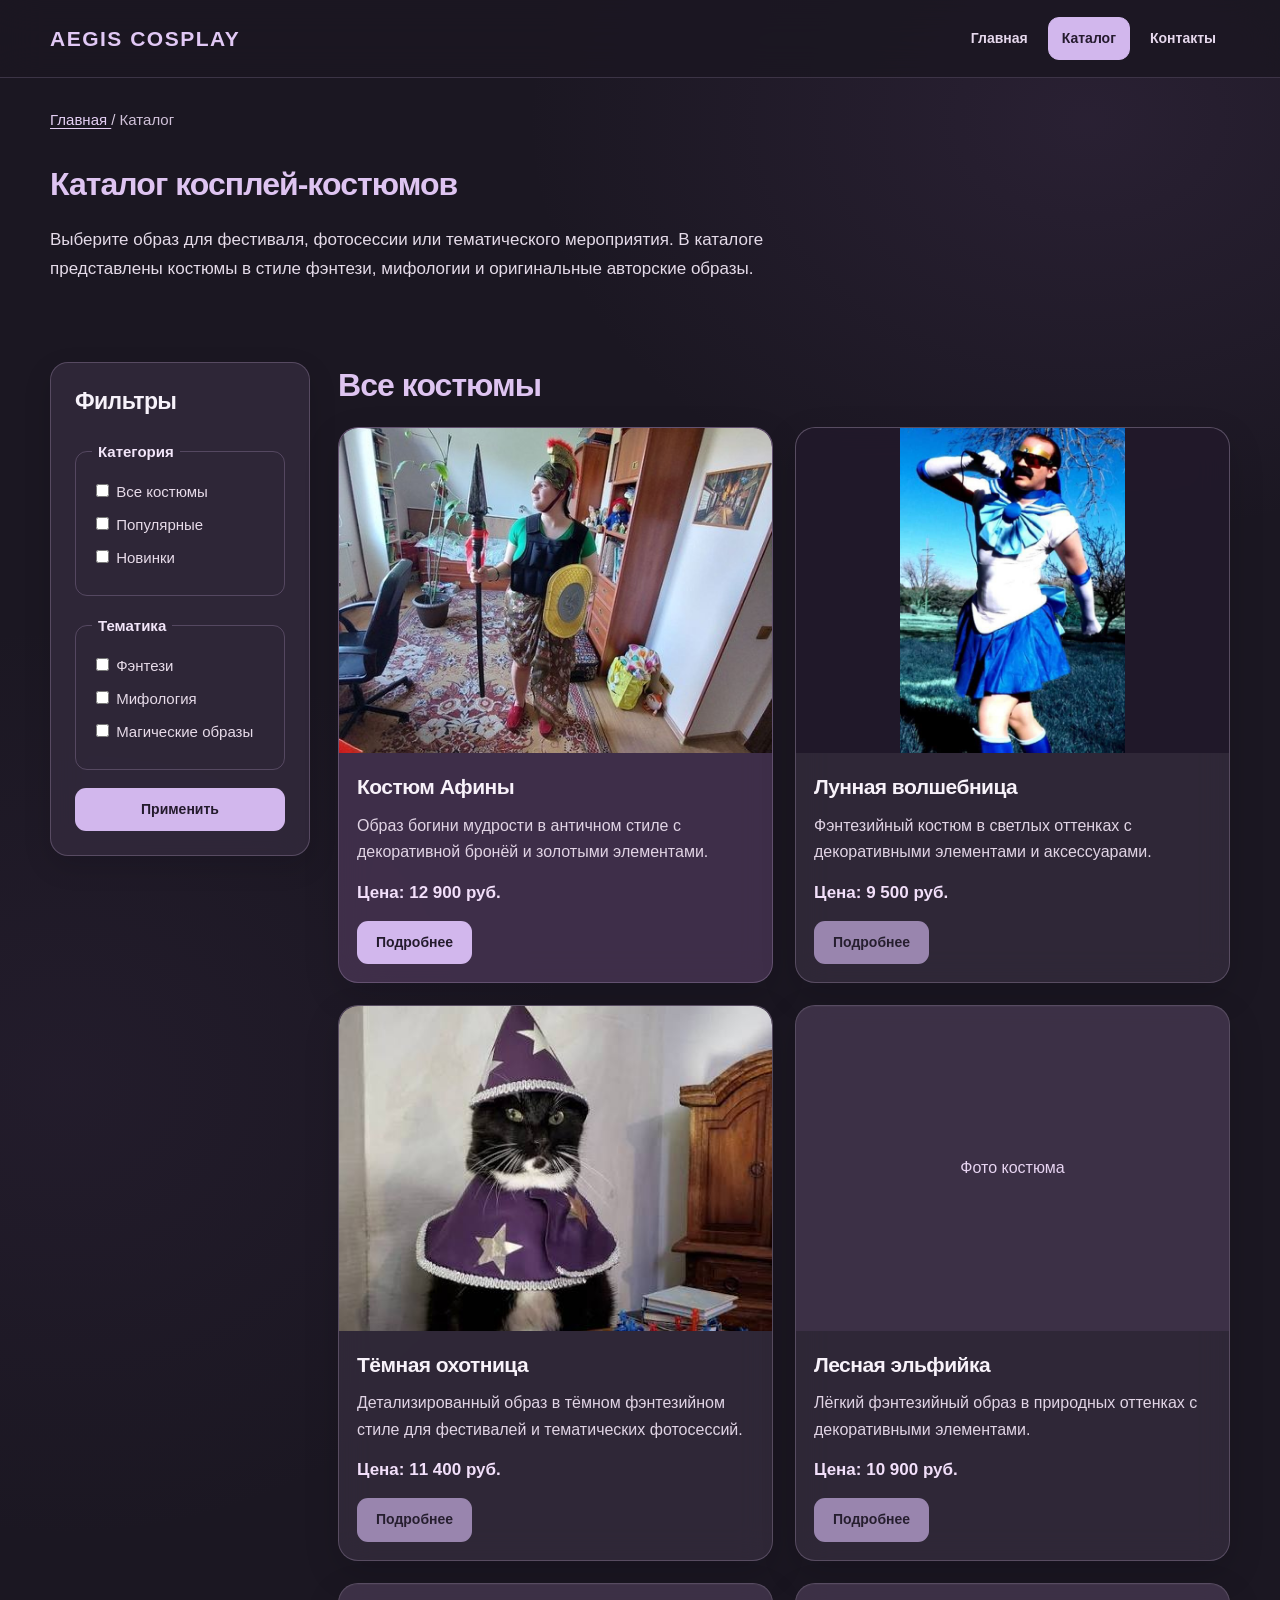
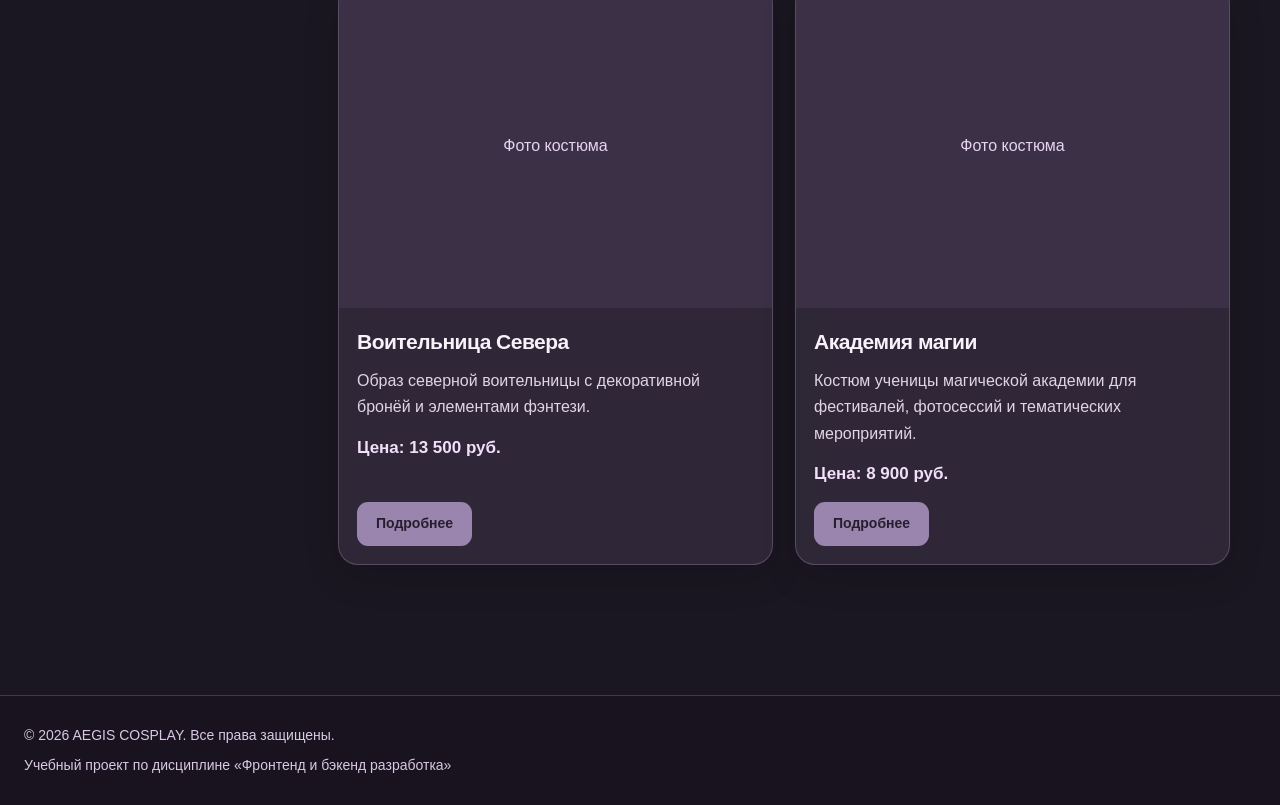
==== commit 5ac29699: "fix: finalize responsive design and accessibility" ====
--- a/catalog.html
+++ b/catalog.html
@@ -1,9 +1,11 @@
+
 <!DOCTYPE html>
 <html lang="ru">
 
 <head>
+    <!-- Практика №12: основные настройки страницы.
+         viewport нужен для корректной адаптации на телефонах. -->
     <meta charset="UTF-8">
-
     <meta
             name="viewport"
             content="width=device-width, initial-scale=1.0"
@@ -16,11 +18,12 @@
 
     <title>Каталог костюмов — AEGIS COSPLAY</title>
 
-    <!-- Подключаем общий файл стилей -->
+    <!-- Практика №12: адаптивные стили подключены
+         после основного файла style.css. -->
     <link rel="stylesheet" href="css/style.css">
     <link rel="stylesheet" href="css/responsive.css">
 
-    <!-- Данные для отображения ссылки на сайт -->
+    <!-- Метаданные для предпросмотра ссылки на сайт. -->
     <meta property="og:type" content="website">
 
     <meta
@@ -39,18 +42,25 @@
     >
 </head>
 
-
 <body>
 
-<a class="skip-link" href="#main">Перейти к основному содержимому</a>
-
-
-<!-- Шапка сайта -->
+<!-- Практика №13: ссылка для перехода сразу к основному
+     содержимому при навигации с клавиатуры. -->
+<a class="skip-link" href="#main">
+    Перейти к основному содержимому
+</a>
+
+<!-- =========================================
+     ШАПКА САЙТА
+     Практика №12: адаптивная навигация
+     Практика №13: семантика и ARIA
+     ========================================= -->
+
 <header class="site-header">
 
     <div class="site-header__inner">
 
-        <!-- Логотип возвращает пользователя на главную -->
+        <!-- Логотип возвращает на главную страницу. -->
         <a
                 class="site-header__logo"
                 href="index.html"
@@ -58,8 +68,8 @@
             AEGIS COSPLAY
         </a>
 
-
-        <!-- Основная навигация сайта -->
+        <!-- Семантический nav обозначает основное меню.
+             aria-label поясняет назначение навигации. -->
         <nav
                 class="site-nav"
                 aria-label="Основная навигация"
@@ -68,20 +78,18 @@
             <ul class="site-nav__list">
 
                 <li class="site-nav__item">
-
                     <a
                             class="site-nav__link"
                             href="index.html"
                     >
                         Главная
                     </a>
-
                 </li>
 
-
                 <li class="site-nav__item">
 
-                    <!-- Активная ссылка показывает текущую страницу -->
+                    <!-- Практика №13: aria-current="page"
+                         обозначает текущую страницу. -->
                     <a
                             class="site-nav__link site-nav__link--active"
                             href="catalog.html"
@@ -89,19 +97,15 @@
                     >
                         Каталог
                     </a>
-
                 </li>
 
-
                 <li class="site-nav__item">
-
                     <a
                             class="site-nav__link"
                             href="contacts.html"
                     >
                         Контакты
                     </a>
-
                 </li>
 
             </ul>
@@ -112,11 +116,17 @@
 
 </header>
 
-
+<!-- =========================================
+     ОСНОВНОЕ СОДЕРЖИМОЕ
+     ========================================= -->
+
+<!-- Практика №13: id="main" используется
+     ссылкой пропуска из начала страницы. -->
 <main id="main" tabindex="-1">
 
-
-    <!-- Хлебные крошки показывают путь до текущей страницы -->
+    <!-- Хлебные крошки показывают путь к каталогу.
+         Отдельный aria-label отличает эту навигацию
+         от основного меню сайта. -->
     <nav
             class="breadcrumbs"
             aria-label="Хлебные крошки"
@@ -129,14 +139,15 @@
             Главная
         </a>
 
+        <!-- Текущая страница представлена обычным текстом. -->
         <span class="breadcrumbs__current">
             Каталог
         </span>
 
     </nav>
 
-
-    <!-- Заголовок и описание каталога -->
+    <!-- Заголовок страницы.
+         Практика №13: один основной заголовок h1. -->
     <section class="section">
 
         <h1 class="section__title">
@@ -152,35 +163,44 @@
 
     </section>
 
-
-    <!-- Основная область каталога -->
+    <!-- =========================================
+         КАТАЛОГ И БОКОВЫЕ ФИЛЬТРЫ
+         Практика №12: CSS Grid и Mobile First
+         ========================================= -->
+
+    <!-- На телефонах фильтры располагаются над товарами.
+         На широких экранах появляется боковая панель.
+         Перестроение выполняется в responsive.css. -->
     <section class="catalog-layout">
 
-
-        <!-- Панель фильтров -->
+        <!-- Панель фильтров вынесена в aside,
+             поскольку дополняет основной список товаров. -->
         <aside class="catalog-filters">
 
             <h2>
                 Фильтры
             </h2>
 
-
-            <!-- Фильтры статические и показывают элементы интерфейса -->
+            <!-- Фильтры являются статическими.
+                 Форма демонстрирует элементы интерфейса.
+                 JavaScript-фильтрация здесь не реализована. -->
             <form
                     class="catalog-filters__form"
                     action="#"
                     method="get"
             >
 
-
-                <!-- Первая группа фильтров -->
+                <!-- Первая группа: категория товара.
+                     fieldset объединяет связанные поля,
+                     legend задаёт название группы. -->
                 <fieldset class="catalog-filters__group">
 
                     <legend class="catalog-filters__legend">
                         Категория
                     </legend>
 
-
+                    <!-- Практика №13: input находится внутри label,
+                         поэтому у переключателя есть подпись. -->
                     <label class="catalog-filters__label">
 
                         <input
@@ -193,7 +213,6 @@
 
                     </label>
 
-
                     <label class="catalog-filters__label">
 
                         <input
@@ -206,7 +225,6 @@
 
                     </label>
 
-
                     <label class="catalog-filters__label">
 
                         <input
@@ -221,14 +239,12 @@
 
                 </fieldset>
 
-
-                <!-- Вторая группа фильтров по тематике -->
+                <!-- Вторая группа: тематика костюма. -->
                 <fieldset class="catalog-filters__group">
 
                     <legend class="catalog-filters__legend">
                         Тематика
                     </legend>
-
 
                     <label class="catalog-filters__label">
 
@@ -242,7 +258,6 @@
 
                     </label>
 
-
                     <label class="catalog-filters__label">
 
                         <input
@@ -255,7 +270,6 @@
 
                     </label>
 
-
                     <label class="catalog-filters__label">
 
                         <input
@@ -270,8 +284,8 @@
 
                 </fieldset>
 
-
-                <!-- Кнопка отправляет выбранные параметры формы -->
+                <!-- Кнопка отправляет выбранные параметры формы.
+                     В рамках КР №3 фильтрация остаётся статической. -->
                 <button
                         class="button button--primary"
                         type="submit"
@@ -283,37 +297,49 @@
 
         </aside>
 
-
-        <!-- Список товаров -->
+        <!-- =========================================
+             СПИСОК КОСТЮМОВ
+             Практика №12: адаптивные карточки
+             ========================================= -->
+
         <section class="catalog-layout__products">
 
             <h2 class="section__title">
                 Все костюмы
             </h2>
 
-
-            <!-- Сетка карточек товаров -->
+            <!-- CSS Grid меняет количество колонок
+                 через медиазапросы в responsive.css. -->
             <div class="products-grid">
 
-
-                <!-- Карточка Афины -->
+                <!-- =================================
+                     КАРТОЧКА 1 — КОСТЮМ АФИНЫ
+                     ================================= -->
+
                 <article class="product-card product-card--featured">
 
-                    <!-- Фото открывает подробную страницу товара -->
+                    <!-- Ссылка открывает подробную страницу товара. -->
                     <a
                             class="product-card__image-link"
                             href="product.html"
                     >
 
+                        <!-- Практика №12:
+                             srcset содержит варианты разрешения.
+                             sizes указывает ожидаемую ширину картинки.
+                             loading="lazy" откладывает её загрузку.
+
+                             Практика №13:
+                             alt описывает содержимое фотографии. -->
                         <img
                                 class="product-card__image"
-src="images/athena-640.jpg"
+                                src="images/athena-640.jpg"
                                 srcset="images/athena-480.jpg 480w,
-                                        images/athena-640.jpg 640w,
-                                        images/athena-960.jpg 960w"
+                                    images/athena-640.jpg 640w,
+                                    images/athena-960.jpg 960w"
                                 sizes="(max-width: 639px) calc(100vw - 48px),
-                                       (max-width: 1023px) 50vw,
-                                       33vw"
+                                   (max-width: 1023px) 50vw,
+                                   33vw"
                                 width="640"
                                 height="853"
                                 loading="lazy"
@@ -322,24 +348,22 @@
 
                     </a>
 
-
+                    <!-- h3 — заголовок карточки внутри раздела. -->
                     <h3 class="product-card__title">
                         Костюм Афины
                     </h3>
 
-
                     <p class="product-card__description">
                         Образ богини мудрости в античном стиле
                         с декоративной бронёй и золотыми элементами.
                     </p>
 
-
                     <p class="product-card__price">
                         Цена: 12 900 руб.
                     </p>
 
-
-                    <!-- У Афины есть отдельная страница товара -->
+                    <!-- Используется ссылка, поскольку
+                         происходит переход на другую страницу. -->
                     <a
                             class="button button--primary product-card__button"
                             href="product.html"
@@ -349,166 +373,190 @@
 
                 </article>
 
-
-                <!-- Карточка Лунной волшебницы -->
+                <!-- =================================
+                     КАРТОЧКА 2 — ЛУННАЯ ВОЛШЕБНИЦА
+                     ================================= -->
+
                 <article class="product-card">
 
-                    <!-- Для этого товара пока нет отдельной страницы -->
+                    <!-- У этого товара пока нет отдельной страницы.
+                         Поэтому изображение не является ссылкой. -->
                     <div class="product-card__image-link">
 
                         <img
                                 class="product-card__image product-card__image--moon"
                                 src="images/moon-sorceress.jpg"
-                            loading="lazy"
+                                loading="lazy"
                                 alt="Косплей-костюм Лунной волшебницы"
                         >
 
                     </div>
-
 
                     <h3 class="product-card__title">
                         Лунная волшебница
                     </h3>
 
-
                     <p class="product-card__description">
                         Фэнтезийный костюм в светлых оттенках
                         с декоративными элементами и аксессуарами.
                     </p>
 
-
                     <p class="product-card__price">
                         Цена: 9 500 руб.
                     </p>
 
-
-                    <button class="button button--primary product-card__button product-card__button--unavailable" type="button" disabled>Подробнее</button>
+                    <!-- Практика №13: disabled не допускает
+                         взаимодействия с недоступной кнопкой. -->
+                    <button
+                            class="button button--primary product-card__button product-card__button--unavailable"
+                            type="button"
+                            disabled
+                    >
+                        Подробнее
+                    </button>
 
                 </article>
 
-
-                <!-- Карточка Тёмной охотницы -->
+                <!-- =================================
+                     КАРТОЧКА 3 — ТЁМНАЯ ОХОТНИЦА
+                     ================================= -->
+
                 <article class="product-card">
 
-                    <!-- Здесь нет модификатора discount,
-                         поэтому карточка не подсвечивается красным -->
+                    <!-- Изображение без ссылки, поскольку
+                         подробная страница не предусмотрена. -->
                     <div class="product-card__image-link">
 
                         <img
                                 class="product-card__image"
                                 src="images/dark-huntress.jpg"
-                            loading="lazy"
+                                loading="lazy"
                                 alt="Косплей-костюм Тёмной охотницы"
                         >
 
                     </div>
-
 
                     <h3 class="product-card__title">
                         Тёмная охотница
                     </h3>
 
-
                     <p class="product-card__description">
                         Детализированный образ в тёмном фэнтезийном стиле
                         для фестивалей и тематических фотосессий.
                     </p>
 
-
                     <p class="product-card__price">
                         Цена: 11 400 руб.
                     </p>
 
-
-                    <button class="button button--primary product-card__button product-card__button--unavailable" type="button" disabled>Подробнее</button>
+                    <button
+                            class="button button--primary product-card__button product-card__button--unavailable"
+                            type="button"
+                            disabled
+                    >
+                        Подробнее
+                    </button>
 
                 </article>
 
-
-                <!-- Карточка Лесной эльфийки -->
+                <!-- =================================
+                     КАРТОЧКА 4 — ЛЕСНАЯ ЭЛЬФИЙКА
+                     ================================= -->
+
                 <article class="product-card">
 
-                    <!-- Заглушка используется, пока фото не добавлено -->
+                    <!-- Текстовая заглушка используется
+                         вместо отсутствующей фотографии. -->
                     <div class="product-card__image-placeholder">
                         Фото костюма
                     </div>
 
-
                     <h3 class="product-card__title">
                         Лесная эльфийка
                     </h3>
 
-
                     <p class="product-card__description">
                         Лёгкий фэнтезийный образ в природных оттенках
                         с декоративными элементами.
                     </p>
 
-
                     <p class="product-card__price">
                         Цена: 10 900 руб.
                     </p>
 
-
-                    <button class="button button--primary product-card__button product-card__button--unavailable" type="button" disabled>Подробнее</button>
+                    <button
+                            class="button button--primary product-card__button product-card__button--unavailable"
+                            type="button"
+                            disabled
+                    >
+                        Подробнее
+                    </button>
 
                 </article>
 
-
-                <!-- Карточка Воительницы Севера -->
+                <!-- =================================
+                     КАРТОЧКА 5 — ВОИТЕЛЬНИЦА СЕВЕРА
+                     ================================= -->
+
                 <article class="product-card">
 
                     <div class="product-card__image-placeholder">
                         Фото костюма
                     </div>
 
-
                     <h3 class="product-card__title">
                         Воительница Севера
                     </h3>
 
-
                     <p class="product-card__description">
                         Образ северной воительницы с декоративной бронёй
                         и элементами фэнтези.
                     </p>
 
-
                     <p class="product-card__price">
                         Цена: 13 500 руб.
                     </p>
 
-
-                    <button class="button button--primary product-card__button product-card__button--unavailable" type="button" disabled>Подробнее</button>
+                    <button
+                            class="button button--primary product-card__button product-card__button--unavailable"
+                            type="button"
+                            disabled
+                    >
+                        Подробнее
+                    </button>
 
                 </article>
 
-
-                <!-- Карточка Академии магии -->
+                <!-- =================================
+                     КАРТОЧКА 6 — АКАДЕМИЯ МАГИИ
+                     ================================= -->
+
                 <article class="product-card">
 
                     <div class="product-card__image-placeholder">
                         Фото костюма
                     </div>
 
-
                     <h3 class="product-card__title">
                         Академия магии
                     </h3>
 
-
                     <p class="product-card__description">
                         Костюм ученицы магической академии
                         для фестивалей, фотосессий и тематических мероприятий.
                     </p>
 
-
                     <p class="product-card__price">
                         Цена: 8 900 руб.
                     </p>
 
-
-                    <button class="button button--primary product-card__button product-card__button--unavailable" type="button" disabled>Подробнее</button>
+                    <button
+                            class="button button--primary product-card__button product-card__button--unavailable"
+                            type="button"
+                            disabled
+                    >
+                        Подробнее
+                    </button>
 
                 </article>
 
@@ -520,8 +568,14 @@
 
 </main>
 
-
-<!-- Подвал сайта -->
+<!-- =========================================
+     ПОДВАЛ САЙТА
+     Практика №14: финальная проверка
+     ========================================= -->
+
+<!-- Положение подвала определяется CSS.
+     На коротких страницах он прижат к низу,
+     а на длинных следует после содержимого. -->
 <footer class="site-footer">
 
     <p class="site-footer__text">
@@ -535,7 +589,5 @@
 
 </footer>
 
-
 </body>
-
-</html>+</html>
--- a/css/style.css
+++ b/css/style.css
@@ -1,18 +1,44 @@
-/* Переменные проекта */
+
+/*
+  AEGIS COSPLAY — базовые стили сайта.
+
+  Основа проекта: HTML/CSS из КР №1.
+
+  Практика №12:
+  Адаптивность, Mobile First и медиазапросы
+  реализованы в отдельном css/responsive.css.
+
+  Практика №13:
+  Видимый фокус, состояния полей и доступность.
+  Дополнительные правила находятся в responsive.css.
+
+  Практика №14:
+  Финальная проверка оформления перед сдачей КР №3.
+
+  Стили и порядок применения правил сохранены.
+*/
+
+/* =========================================
+   1. ПЕРЕМЕННЫЕ ПРОЕКТА
+   ========================================= */
+
 :root {
-    /* Основные цвета */
+    /* Основные цвета сайта */
     --color-bg: #211e25;
     --color-text: #f5eff7;
     --color-muted: #c3b0cd;
 
+    /* Акцентные цвета */
     --color-primary: #c1a5df;
     --color-primary-dark: #ac8ccd;
 
     --color-border: #55495a;
 
+    /* Фон обычных блоков */
     --color-surface: #302a34;
     --color-surface-accent: #352d39;
 
+    /* Цвета для ошибок и успешных действий */
     --color-danger: #ff6b81;
     --color-success: #67d391;
     --color-success-bg: rgba(40, 120, 70, 0.18);
@@ -22,19 +48,20 @@
     --color-gold: #c1a5df;
     --color-gold-light: #c1a5df;
 
-    /* Отступы */
+    /* Отступы между элементами */
     --space-xs: 4px;
     --space-sm: 8px;
     --space-md: 16px;
     --space-lg: 24px;
     --space-xl: 32px;
 
-    /* Скругления */
+    /* Скругления блоков */
     --radius-sm: 6px;
     --radius-md: 10px;
     --radius-lg: 16px;
 
-    /* Максимальная ширина контента */
+    /* Исходная ширина контейнера.
+       Для адаптивного дизайна она переопределяется. */
     --container-width: 806px;
 
     /* Цвета полупрозрачных блоков */
@@ -45,12 +72,16 @@
     --glass-blur: 0px;
 }
 
-
-/* Базовые стили */
+/* =========================================
+   2. БАЗОВЫЕ СТИЛИ
+   ========================================= */
+
+/* Предсказуемый расчёт ширины и высоты элементов. */
 * {
     box-sizing: border-box;
 }
 
+/* Плавный переход к разделам по якорным ссылкам. */
 html {
     scroll-behavior: smooth;
 }
@@ -63,23 +94,26 @@
     line-height: 1.5;
 
     color: var(--color-text);
-
     background: var(--color-bg);
 }
 
+/* Исходные отступы основного содержимого.
+   Адаптивные значения задаются в responsive.css. */
 main {
     padding: 140px var(--space-lg) var(--space-lg);
 }
 
-
-/* Выделение элемента при переходе по якорной ссылке */
+/* Подсветка целевого раздела при переходе по якорю. */
 :target {
     outline: 2px dashed var(--color-primary);
     outline-offset: 4px;
 }
 
-
-/* Обычные ссылки */
+/* =========================================
+   3. ССЫЛКИ И КЛАВИАТУРНЫЙ ФОКУС
+   Практика №13 — доступность
+   ========================================= */
+
 a {
     color: var(--color-primary);
 }
@@ -88,13 +122,19 @@
     color: var(--color-primary-dark);
 }
 
+/* Видимая рамка для навигации клавишей Tab. */
 a:focus-visible {
     outline: 2px solid var(--color-primary);
     outline-offset: 3px;
 }
 
-
-/* Шапка сайта */
+/* =========================================
+   4. ШАПКА САЙТА
+   ========================================= */
+
+/* Исходная шапка.
+   Поведение на мобильных устройствах
+   переопределено в responsive.css. */
 .site-header {
     position: fixed;
     top: 0;
@@ -109,7 +149,7 @@
     backdrop-filter: blur(14px);
 }
 
-
+/* Отступ для якорных разделов под шапкой. */
 #advantages,
 #popular {
     scroll-margin-top: 140px;
@@ -121,6 +161,7 @@
     padding: var(--space-lg);
 }
 
+/* Название магазина в шапке. */
 .site-header__logo {
     font-size: 22px;
     font-weight: 700;
@@ -130,8 +171,14 @@
     text-decoration: none;
 }
 
-
-/* Основная навигация */
+/* =========================================
+   5. НАВИГАЦИЯ
+   Практика №12 — Flexbox
+   ========================================= */
+
+/* Flexbox располагает пункты меню.
+   Направление элементов на разных ширинах
+   изменяется через медиазапросы. */
 .site-nav__list {
     display: flex;
     flex-wrap: wrap;
@@ -150,6 +197,7 @@
     margin: 0;
 }
 
+/* Оформление ссылок навигации. */
 .site-nav__link {
     display: inline-block;
 
@@ -166,18 +214,26 @@
     background-color: var(--color-primary);
 }
 
+/* Практика №13: фокус при навигации с клавиатуры. */
 .site-nav__link:focus-visible {
     outline: 2px solid var(--color-primary);
     outline-offset: 3px;
 }
 
+/* Подсветка текущей страницы. */
 .site-nav__link--active {
     color: var(--color-white);
     background-color: var(--color-primary);
 }
 
-
-/* Главный экран */
+/* =========================================
+   6. ГЛАВНЫЙ ЭКРАН — HERO
+   Практика №12 — адаптивная вёрстка
+   ========================================= */
+
+/* Flexbox объединяет текст и фотографию.
+   На мобильном экране блок перестраивается
+   через css/responsive.css. */
 .hero {
     display: flex;
     align-items: center;
@@ -215,24 +271,30 @@
     display: inline-flex;
 }
 
+/* Контейнер изображения главного экрана. */
 .hero__image-wrapper {
     flex: 0 0 700px;
     max-width: 700px;
     width: 100%;
 }
 
+/* object-fit заполняет область без искажения. */
 .hero__image {
     display: block;
     width: 100%;
     height: 100%;
     max-height: 420px;
+
     object-fit: cover;
+
     border-radius: var(--radius-md);
     border: 1px solid var(--color-glass-border);
 }
 
-
-/* Общие секции */
+/* =========================================
+   7. ОБЩИЕ СЕКЦИИ
+   ========================================= */
+
 .section {
     max-width: var(--container-width);
     margin: 0 auto var(--space-xl);
@@ -242,14 +304,18 @@
     margin-top: 0;
 }
 
-
-/* Карточка товара */
+/* =========================================
+   8. КАРТОЧКИ ТОВАРОВ
+   Практика №12 — адаптивные карточки
+   ========================================= */
+
+/* Flexbox располагает содержимое вертикально.
+   Кнопка заказа остаётся внизу карточки. */
 .product-card {
     position: relative;
 
     display: flex;
     flex-direction: column;
-
     gap: var(--space-sm);
 
     padding: var(--space-md);
@@ -270,16 +336,14 @@
             background-color 0.2s ease;
 }
 
+/* Поднятие карточки при наведении мыши. */
 .product-card:hover {
     transform: translateY(-4px);
-
     border-color: var(--color-primary);
-
     background: rgba(50, 38, 72, 0.68);
 }
 
-
-/* Выделенная карточка Афины */
+/* Дополнительное выделение популярного товара. */
 .product-card--featured {
     border-color: var(--color-primary);
     background: rgba(55, 39, 82, 0.62);
@@ -305,8 +369,11 @@
     align-self: flex-start;
 }
 
-
-/* Изображения карточек */
+/* =========================================
+   9. ИЗОБРАЖЕНИЯ ТОВАРОВ
+   ========================================= */
+
+/* Контейнер скрывает лишнюю часть изображения. */
 .product-card__image-link {
     display: block;
     overflow: hidden;
@@ -324,12 +391,11 @@
     height: 260px;
 
     object-fit: cover;
-
     border-radius: 12px 12px 0 0;
 }
 
-
-/* Для вертикальной фотографии Лунной волшебницы */
+/* Для вертикального фото используется contain,
+   чтобы костюм полностью помещался в карточку. */
 .product-card__image--moon {
     object-fit: contain;
     object-position: center;
@@ -337,8 +403,7 @@
     background: rgba(28, 22, 43, 0.95);
 }
 
-
-/* Заглушка вместо фотографии */
+/* Заглушка показывается, если фотография отсутствует. */
 .product-card__image-placeholder {
     display: flex;
     align-items: center;
@@ -358,24 +423,19 @@
             0;
 
     color: var(--color-muted);
-
     background: rgba(255, 255, 255, 0.05);
 }
 
-
-/* Значок ХИТ */
+/* Значок ХИТ поверх изображения товара. */
 .product-card__badge {
     position: absolute;
-
     top: 12px;
     right: 12px;
-
     z-index: 2;
 
     padding: 6px 10px;
 
     background: rgba(155, 108, 255, 0.92);
-
     border: 1px solid rgba(240, 217, 148, 0.7);
     border-radius: 20px;
 
@@ -386,18 +446,24 @@
     letter-spacing: 0.05em;
 }
 
-
-/* Сетка товаров */
+/* =========================================
+   10. СЕТКА ТОВАРОВ
+   Практика №12 — CSS Grid
+   ========================================= */
+
+/* Базовая сетка.
+   Число колонок изменяется в responsive.css. */
 .products-grid {
     display: grid;
-
     grid-template-columns: repeat(3, 1fr);
-
     gap: var(--space-lg);
 }
 
-
-/* Кнопки */
+/* =========================================
+   11. КНОПКИ
+   ========================================= */
+
+/* Общий класс для ссылок-кнопок и button. */
 .button {
     display: inline-block;
 
@@ -408,10 +474,10 @@
 
     font: inherit;
     text-decoration: none;
-
     cursor: pointer;
 }
 
+/* Основная кнопка действия. */
 .button--primary {
     color: var(--color-white);
     background-color: var(--color-primary);
@@ -422,11 +488,10 @@
     background-color: var(--color-primary-dark);
 }
 
+/* Второстепенная кнопка. */
 .button--secondary {
     color: var(--color-primary);
-
     background-color: transparent;
-
     border: 1px solid var(--color-primary);
 }
 
@@ -435,19 +500,23 @@
     background-color: var(--color-primary);
 }
 
+/* Практика №13: видимая рамка фокуса. */
 .button:focus-visible {
     outline: 2px solid var(--color-primary);
     outline-offset: 3px;
 }
 
+/* Недоступные кнопки визуально отличаются. */
 .button:disabled,
 .button--disabled {
     opacity: 0.6;
     cursor: not-allowed;
 }
 
-
-/* Дополнительный информационный блок */
+/* =========================================
+   12. ДОПОЛНИТЕЛЬНАЯ ИНФОРМАЦИЯ
+   ========================================= */
+
 .aside-info {
     max-width: var(--container-width);
 
@@ -466,15 +535,20 @@
     box-shadow: 0 6px 24px rgba(0, 0, 0, 0.16);
 }
 
-
-/* Модальное окно заказа */
+/* =========================================
+   13. МОДАЛЬНОЕ ОКНО ЗАКАЗА
+   Практика №13 — доступность
+   ========================================= */
+
+/* Стили HTML-элемента dialog.
+   Открытие, закрытие и обработка формы
+   выполняются в js/main.js. */
 .order-dialog {
     width: min(100% - 32px, 560px);
 
     padding: var(--space-lg);
 
     color: var(--color-text);
-
     background: rgba(24, 18, 36, 0.88);
 
     border: 1px solid var(--color-glass-border);
@@ -486,8 +560,7 @@
     box-shadow: 0 20px 60px rgba(0, 0, 0, 0.45);
 }
 
-
-/* Затемнение страницы под модальным окном */
+/* Затемнение страницы за модальным окном. */
 .order-dialog::backdrop {
     background-color: rgba(0, 0, 0, 0.5);
 }
@@ -496,12 +569,18 @@
     margin-top: 0;
 }
 
-
-/* Поля формы */
+/* =========================================
+   14. ПОЛЯ ФОРМ
+   Практики №12 и №13
+   ========================================= */
+
+/* Отступ между полями формы. */
 .order-form__field {
     margin-bottom: var(--space-md);
 }
 
+/* Подпись поля.
+   В HTML связана с input через for и id. */
 .order-form__label {
     display: block;
     margin-bottom: var(--space-xs);
@@ -520,28 +599,26 @@
     font: inherit;
 }
 
+/* Чекбокс не должен растягиваться на всю ширину. */
 .order-form__input--checkbox {
     width: auto;
 }
 
+/* Подсказка под полем формы. */
 .order-form__hint {
     display: block;
-
     margin-top: var(--space-xs);
-
     color: var(--color-muted);
 }
 
-
-/* Состояние поля при наведении */
+/* Цвет границы поля при наведении. */
 .order-form__input:hover,
 .order-form__select:hover,
 .order-form__textarea:hover {
     border-color: var(--color-primary);
 }
 
-
-/* Состояние поля при работе с клавиатуры */
+/* Практика №13: фокус при управлении клавиатурой. */
 .order-form__input:focus-visible,
 .order-form__select:focus-visible,
 .order-form__textarea:focus-visible {
@@ -549,29 +626,27 @@
     outline-offset: 3px;
 }
 
+/* Расположение чекбокса рядом с текстом. */
 .order-form__label--checkbox {
     display: flex;
     align-items: center;
-
     gap: var(--space-sm);
 }
 
+/* Кнопки формы размещаются через Flexbox. */
 .order-form__actions {
     display: flex;
-
     gap: var(--space-md);
-
     margin-top: var(--space-lg);
 }
 
-
-/* Поля с ошибкой */
+/* Практика №13: выделение поля с ошибкой.
+   aria-invalid устанавливается при наличии ошибки. */
 [aria-invalid="true"] {
     border-color: var(--color-danger);
 }
 
-
-/* Сообщение после успешного заказа */
+/* Сообщение после успешной отправки заказа. */
 .success-message {
     max-width: var(--container-width);
 
@@ -579,19 +654,19 @@
     padding: var(--space-md);
 
     border-left: 4px solid var(--color-success);
-
     background-color: var(--color-success-bg);
 }
 
-
-/* Хлебные крошки */
+/* =========================================
+   15. ХЛЕБНЫЕ КРОШКИ
+   ========================================= */
+
+/* Показывают положение пользователя на сайте. */
 .breadcrumbs {
     max-width: var(--container-width);
-
     margin: 0 auto var(--space-md);
 
     font-size: 14px;
-
     color: var(--color-muted);
 }
 
@@ -599,16 +674,21 @@
     color: var(--color-primary);
 }
 
+/* Разделитель между ссылкой и текущей страницей. */
 .breadcrumbs__current::before {
     content: " / ";
     color: var(--color-muted);
 }
 
-
-/* Основная область каталога */
+/* =========================================
+   16. КАТАЛОГ ТОВАРОВ
+   Практика №12 — адаптивные фильтры
+   ========================================= */
+
+/* Grid разделяет фильтры и список товаров.
+   На мобильном экране колонки перестраиваются. */
 .catalog-layout {
     max-width: var(--container-width);
-
     margin: 0 auto var(--space-xl);
 
     display: grid;
@@ -619,11 +699,9 @@
     gap: var(--space-lg);
 }
 
-
-/* Панель фильтров */
+/* Боковая панель с фильтрами. */
 .catalog-filters {
     grid-area: filters;
-
     padding: var(--space-md);
 
     border: 1px solid var(--color-border);
@@ -632,22 +710,20 @@
     background-color: var(--color-surface);
 }
 
-
-/* Область с товарами */
+/* Основная область с карточками товаров. */
 .catalog-layout__products {
     grid-area: products;
 }
 
-
-/* Форма фильтров */
+/* Фильтры сгруппированы через Grid. */
 .catalog-filters__form {
     display: grid;
     gap: var(--space-md);
 }
 
+/* Группа переключателей фильтра. */
 .catalog-filters__group {
     margin: 0;
-
     padding: var(--space-md);
 
     border: 1px solid var(--color-border);
@@ -674,17 +750,24 @@
     font: inherit;
 }
 
+/* Наведение на поле фильтра. */
 .catalog-filters__input:hover {
     border-color: var(--color-primary);
 }
 
+/* Практика №13: фокус при работе с фильтрами. */
 .catalog-filters__input:focus-visible {
     outline: 2px solid var(--color-primary);
     outline-offset: 3px;
 }
 
-
-/* Страница товара */
+/* =========================================
+   17. СТРАНИЦА ТОВАРА
+   Практика №12 — адаптивная карточка
+   ========================================= */
+
+/* Grid разделяет изображение и информацию.
+   На телефоне блок становится одноколоночным. */
 .product {
     max-width: var(--container-width);
 
@@ -694,11 +777,10 @@
     display: grid;
 
     grid-template-columns:
-            minmax(280px, 0.8fr)
-            1.2fr;
+        minmax(280px, 0.8fr)
+        1.2fr;
 
     gap: var(--space-xl);
-
     align-items: center;
 
     background-color: rgba(38, 27, 59, 0.72);
@@ -709,18 +791,14 @@
     backdrop-filter: blur(12px);
 }
 
-
-/* Контейнер фотографии товара */
+/* Контейнер фотографии товара. */
 .product__image-wrapper {
     min-height: 420px;
-
     overflow: hidden;
-
     border-radius: var(--radius-lg);
 }
 
-
-/* Фотография товара */
+/* object-fit заполняет блок фотографией. */
 .product__image {
     display: block;
 
@@ -733,8 +811,7 @@
     border-radius: var(--radius-lg);
 }
 
-
-/* Заглушка изображения товара */
+/* Заглушка на случай отсутствия фотографии. */
 .product__image-placeholder {
     min-height: 420px;
 
@@ -753,8 +830,7 @@
     border-radius: var(--radius-lg);
 }
 
-
-/* Текстовая часть товара */
+/* Информация о товаре располагается вертикально. */
 .product__content {
     display: flex;
     flex-direction: column;
@@ -775,13 +851,11 @@
 
 .product__title {
     margin: 0 0 var(--space-md);
-
     font-size: 36px;
 }
 
 .product__description {
     margin: 0 0 var(--space-md);
-
     color: var(--color-muted);
 }
 
@@ -794,6 +868,7 @@
     font-weight: 700;
 }
 
+/* Дополнительный блок характеристик. */
 .product__details {
     width: 100%;
 
@@ -806,37 +881,35 @@
     border-radius: var(--radius-md);
 }
 
-
-/* Таблица характеристик товара */
+/* =========================================
+   18. ТАБЛИЦА ХАРАКТЕРИСТИК
+   Практика №12 — адаптивные таблицы
+   ========================================= */
+
+/* Горизонтальная прокрутка таблицы находится
+   в .table-wrapper из responsive.css. */
 .product-table {
     width: 100%;
-
     border-collapse: collapse;
-
     margin-top: var(--space-md);
 
     background: rgba(43, 30, 67, 0.55);
-
     border-radius: var(--radius-md);
 
     overflow: hidden;
 }
 
-
-/* Название таблицы */
+/* Подпись таблицы. */
 .product-table__caption {
     padding: 14px;
-
     text-align: left;
 
     font-size: 18px;
     font-weight: 700;
-
     color: var(--color-text);
 }
 
-
-/* Ячейки таблицы */
+/* Заголовки и обычные ячейки таблицы. */
 .product-table th,
 .product-table td {
     padding: 12px 14px;
@@ -847,13 +920,11 @@
     vertical-align: top;
 }
 
-
-/* Заголовок таблицы */
+/* Фон ячеек-заголовков. */
 .product-table th {
     background: rgba(117, 76, 180, 0.28);
 
     color: var(--color-text);
-
     font-weight: 700;
 }
 
@@ -861,36 +932,32 @@
     color: var(--color-muted);
 }
 
-
-/* Строка таблицы при наведении */
+/* Подсветка строки таблицы при наведении. */
 .product-table tbody tr:hover {
     background: rgba(155, 108, 255, 0.08);
 }
 
-
-/* Страница оформления заказа */
+/* =========================================
+   19. СТРАНИЦА ОФОРМЛЕНИЯ ЗАКАЗА
+   Практика №12 — адаптивные формы
+   ========================================= */
+
 .order-page {
     max-width: var(--container-width);
-
     margin: 0 auto var(--space-xl);
 }
 
-
-/* Две колонки страницы заказа */
+/* Grid разделяет описание товара и форму заказа. */
 .order-page__layout {
     display: grid;
-
     grid-template-columns: 360px 1fr;
-
     gap: var(--space-xl);
-
     align-items: start;
 
     margin-top: var(--space-lg);
 }
 
-
-/* Карточка выбранного товара */
+/* Карточка выбранного товара. */
 .order-summary {
     padding: var(--space-md);
 
@@ -906,8 +973,7 @@
     margin-top: 0;
 }
 
-
-/* Фото товара на странице заказа */
+/* Фотография выбранного товара. */
 .order-summary__image {
     display: block;
 
@@ -915,7 +981,6 @@
     height: 360px;
 
     object-fit: cover;
-
     border-radius: var(--radius-md);
 }
 
@@ -936,11 +1001,9 @@
     font-weight: 700;
 }
 
-
-/* Форма на отдельной странице заказа */
+/* Отдельный блок формы заказа. */
 .order-page__form {
     max-width: 700px;
-
     padding: var(--space-lg);
 
     background: rgba(43, 30, 67, 0.72);
@@ -951,24 +1014,25 @@
     backdrop-filter: blur(12px);
 }
 
-
-/* Белый фон полей на странице заказа */
+/* Контрастные поля для удобного ввода данных. */
 .order-page__form .order-form__input,
 .order-page__form .order-form__select,
 .order-page__form .order-form__textarea {
     color: #222222;
-
     background-color: rgba(255, 255, 255, 0.96);
 }
 
 .order-page__form .order-form__textarea {
     resize: vertical;
-
     min-height: 120px;
 }
 
-
-/* Подвал сайта */
+/* =========================================
+   20. ПОДВАЛ САЙТА
+   ========================================= */
+
+/* Исходное положение подвала.
+   Ниже находится финальное правило на Flexbox. */
 .site-footer {
     position: fixed;
     bottom: 0;
@@ -989,17 +1053,23 @@
     margin-bottom: 0;
 }
 
-
-
-/* Оформление по предоставленному образцу: AEGIS COSPLAY */
+/* =========================================
+   21. ПЕРВОНАЧАЛЬНОЕ ОФОРМЛЕНИЕ ПО ОБРАЗЦУ
+   ========================================= */
+
+/* Стили первого варианта AEGIS COSPLAY.
+   Финальный дизайн переопределяется в responsive.css. */
+
 .site-header {
     position: sticky;
     background: var(--color-bg);
     backdrop-filter: none;
 }
+
 .site-header__inner {
     padding: 8px 18px 18px;
 }
+
 .site-header__logo {
     display: block;
     font-size: 17px;
@@ -1007,35 +1077,196 @@
     letter-spacing: 0.7px;
     color: var(--color-primary);
 }
-.site-nav__list { gap: 6px; margin: 3px 0 0; }
-.site-nav__link { padding: 9px 9px; font-size: 12px; font-weight: 700; }
-.site-nav__link--active { background: var(--color-primary); color: #292331; }
-.site-nav__link:hover { background: var(--color-primary-dark); color: #292331; }
-main { padding: 18px 16px 36px; }
+
+.site-nav__list {
+    gap: 6px;
+    margin: 3px 0 0;
+}
+
+.site-nav__link {
+    padding: 9px 9px;
+    font-size: 12px;
+    font-weight: 700;
+}
+
+.site-nav__link--active {
+    background: var(--color-primary);
+    color: #292331;
+}
+
+.site-nav__link:hover {
+    background: var(--color-primary-dark);
+    color: #292331;
+}
+
+main {
+    padding: 18px 16px 36px;
+}
+
 .hero {
     box-shadow: none;
     background: var(--color-glass-light);
 }
-.hero__title { font-size: 40px; line-height: 1.12; font-weight: 800; }
-.hero__text { font-size: 13px; line-height: 1.75; color: var(--color-muted); }
-.hero__image { border: 0; border-radius: 12px; }
-.section__title { color: var(--color-primary); font-size: 21px; }
-.section { margin-bottom: 40px; }
-.advantages-list { font-size: 12px; line-height: 1.8; color: var(--color-muted); padding-left: 16px; }
-.advantages-list li { padding-bottom: 5px; }
-.button { font-size: 12px; font-weight: 700; padding: 8px 14px; }
-.button--primary { color: #292331; background: var(--color-primary); }
-.button--primary:hover { color: #292331; background: var(--color-primary-dark); }
-.button--secondary { color: var(--color-primary); }
-.product-card, .aside-info, .catalog-filters, .order-summary, .order-page__form {
+
+.hero__title {
+    font-size: 40px;
+    line-height: 1.12;
+    font-weight: 800;
+}
+
+.hero__text {
+    font-size: 13px;
+    line-height: 1.75;
+    color: var(--color-muted);
+}
+
+.hero__image {
+    border: 0;
+    border-radius: 12px;
+}
+
+.section__title {
+    color: var(--color-primary);
+    font-size: 21px;
+}
+
+.section {
+    margin-bottom: 40px;
+}
+
+.advantages-list {
+    font-size: 12px;
+    line-height: 1.8;
+    color: var(--color-muted);
+    padding-left: 16px;
+}
+
+.advantages-list li {
+    padding-bottom: 5px;
+}
+
+.button {
+    font-size: 12px;
+    font-weight: 700;
+    padding: 8px 14px;
+}
+
+.button--primary {
+    color: #292331;
+    background: var(--color-primary);
+}
+
+.button--primary:hover {
+    color: #292331;
+    background: var(--color-primary-dark);
+}
+
+.button--secondary {
+    color: var(--color-primary);
+}
+
+.product-card,
+.aside-info,
+.catalog-filters,
+.order-summary,
+.order-page__form {
     background: var(--color-surface);
     box-shadow: none;
 }
-.product-card--featured { background: #393040; }
-.product-card:hover { background: #393040; }
-.product-card__badge { background: var(--color-primary); color: #292331; border: 0; }
-.product__price, .order-summary__price { color: var(--color-primary) !important; }
-.product, .product__details, .product-table { background: var(--color-surface); }
-.order-dialog { background: var(--color-surface); }
-.site-footer { position: static; border-top: 1px solid var(--color-border); background: var(--color-bg); }
-#advantages, #popular { scroll-margin-top: 96px; }
+
+.product-card--featured {
+    background: #393040;
+}
+
+.product-card:hover {
+    background: #393040;
+}
+
+.product-card__badge {
+    background: var(--color-primary);
+    color: #292331;
+    border: 0;
+}
+
+.product__price,
+.order-summary__price {
+    color: var(--color-primary) !important;
+}
+
+.product,
+.product__details,
+.product-table {
+    background: var(--color-surface);
+}
+
+.order-dialog {
+    background: var(--color-surface);
+}
+
+.site-footer {
+    position: static;
+    border-top: 1px solid var(--color-border);
+    background: var(--color-bg);
+}
+
+#advantages,
+#popular {
+    scroll-margin-top: 96px;
+}
+
+/* =========================================
+   22. ИСПРАВЛЕНИЕ ПОДВАЛА
+   Практика №14 — финальная компоновка
+   ========================================= */
+
+/* Flexbox прижимает подвал к низу короткой
+   страницы, не перекрывая содержимое. */
+html {
+    min-height: 100%;
+}
+
+body {
+    display: flex;
+    flex-direction: column;
+    min-height: 100vh;
+    min-height: 100dvh;
+}
+
+/* Основной блок занимает свободное пространство. */
+main {
+    flex: 1 0 auto;
+}
+
+/* Подвал расположен после основного содержимого. */
+.site-footer {
+    position: static;
+    flex-shrink: 0;
+    width: 100%;
+    margin-top: auto;
+
+    padding: 28px 24px;
+
+    border-top: 1px solid rgba(211, 183, 237, 0.22);
+    background: rgba(24, 20, 31, 0.92);
+
+    color: #d9c9e5;
+    font-size: 14px;
+    line-height: 1.7;
+}
+
+.site-footer__text {
+    margin: 0 0 6px;
+}
+
+.site-footer__text:last-child {
+    margin-bottom: 0;
+}
+
+/* На телефонах уменьшаем отступы подвала. */
+@media (max-width: 639px) {
+    .site-footer {
+        padding: 22px 18px;
+        font-size: 13px;
+        text-align: center;
+    }
+}
--- a/css/responsive.css
+++ b/css/responsive.css
@@ -1,31 +1,100 @@
+
 /*
-  Адаптивные стили для контрольной работы №3.
-  Практическая работа №12. Подход Mobile First:
-  базовые правила — для телефона, расширения — через min-width.
+  AEGIS COSPLAY — адаптивные стили для КР №3
+
+  Практика №12: Mobile First, медиазапросы,
+  адаптивные изображения, формы и таблицы.
+
+  Практика №13: доступность, клавиатурная
+  навигация и видимый фокус.
+
+  Практика №14: финальная проверка проекта.
+  Ниже также находится обновлённый дизайн сайта.
 */
-*, *::before, *::after { box-sizing: border-box; }
-html { scroll-behavior: smooth; }
-img, video { max-width: 100%; height: auto; }
-body { overflow-x: hidden; }
-
-/* Шапка и навигация: на телефоне ссылки в колонку. */
-.site-header { position: static; width: 100%; }
-.site-header__inner { width: min(100% - 16px, 806px); margin-inline: auto; padding: 12px 8px; }
-.site-nav__list { display: flex; flex-direction: column; align-items: stretch; gap: 3px; margin-top: 8px; }
-.site-nav__link { display: block; padding: 9px 12px; }
-
-/* Контейнеры и секции. */
-main { padding: 16px; }
-@media (min-width: 900px) { main { padding-top: 18px; } }
-.hero, .section, .aside-info, .breadcrumbs, .catalog-layout, .product, .order-page {
+
+/* =========================================
+   ПРАКТИКА №12 — АДАПТИВНАЯ ВЁРСТКА
+   ========================================= */
+
+/* Единая модель расчёта размеров элементов. */
+*,
+*::before,
+*::after {
+  box-sizing: border-box;
+}
+
+html {
+  scroll-behavior: smooth;
+}
+
+/* Изображения не выходят за границы контейнеров. */
+img,
+video {
+  max-width: 100%;
+  height: auto;
+}
+
+body {
+  overflow-x: hidden;
+}
+
+/* На телефонах шапка располагается обычным блоком. */
+.site-header {
+  position: static;
+  width: 100%;
+}
+
+.site-header__inner {
+  width: min(100% - 16px, 806px);
+  margin-inline: auto;
+  padding: 12px 8px;
+}
+
+/* Mobile First: меню по умолчанию вертикальное. */
+.site-nav__list {
+  display: flex;
+  flex-direction: column;
+  align-items: stretch;
+  gap: 3px;
+  margin-top: 8px;
+}
+
+.site-nav__link {
+  display: block;
+  padding: 9px 12px;
+}
+
+/* Основные контейнеры подстраиваются под экран. */
+main {
+  padding: 16px;
+}
+
+.hero,
+.section,
+.aside-info,
+.breadcrumbs,
+.catalog-layout,
+.product,
+.order-page {
   width: min(100%, 1100px);
   margin-inline: auto;
 }
-.hero, .section, .aside-info { margin-bottom: 40px; }
-.hero { margin-bottom: 36px; }
-.section { padding-block: 2px; }
-
-/* Главный экран: изображение под описанием на телефоне. */
+
+.hero,
+.section,
+.aside-info {
+  margin-bottom: 40px;
+}
+
+.hero {
+  margin-bottom: 36px;
+}
+
+.section {
+  padding-block: 2px;
+}
+
+/* Главный блок: одна колонка на мобильном. */
 .hero {
   display: grid;
   grid-template-columns: minmax(0, 1fr);
@@ -34,88 +103,326 @@
   padding: 20px;
   min-height: 0;
 }
-.hero__content { width: 100%; min-width: 0; flex: initial; }
-.hero__title { font-size: clamp(30px, 7vw, 40px); line-height: 1.12; overflow-wrap: break-word; }
-.hero__image-wrapper { width: 100%; max-width: 100%; min-width: 0; flex: initial; }
-.hero__image-wrapper picture { display: block; width: 100%; }
-.hero__image { width: 100%; max-height: none; aspect-ratio: 378 / 307; object-fit: cover; }
-
-/* Карточки и изображения. */
-.products-grid { display: grid; grid-template-columns: minmax(0, 1fr); gap: 16px; }
-.product-card { min-width: 0; }
-.product-card__title, .product-card__description { overflow-wrap: anywhere; }
-.product-card__image { width: 100%; height: auto; aspect-ratio: 4 / 3; object-fit: cover; }
-.product-card__image--moon { object-fit: contain; }
-
-/* Каталог: фильтры идут перед товарами. */
-.catalog-layout { display: grid; grid-template-columns: minmax(0, 1fr); grid-template-areas: "filters" "products"; gap: 24px; }
-.catalog-filters { min-width: 0; position: static; }
-.catalog-layout__products { min-width: 0; }
-.catalog-filters__input { max-width: 100%; min-height: 44px; }
-
-/* Страница товара, форма заявки, таблица. */
-.product { grid-template-columns: minmax(0, 1fr); gap: 24px; padding: 16px; }
-.product__image-wrapper { min-width: 0; min-height: 0; }
-.product__image { height: auto; max-height: 560px; object-fit: contain; }
-.product__content { min-width: 0; width: 100%; }
-.product__details { min-width: 0; padding: 10px; }
-.table-wrapper { width: 100%; max-width: 100%; overflow-x: auto; -webkit-overflow-scrolling: touch; }
-.product-table { width: 100%; min-width: 640px; border-collapse: collapse; }
-.order-page__layout { grid-template-columns: minmax(0, 1fr); gap: 20px; }
-.order-summary, .order-page__form { min-width: 0; }
-.order-summary__image { height: auto; max-height: 420px; object-fit: contain; }
-.order-form { display: grid; grid-template-columns: minmax(0, 1fr); gap: 16px; }
-.order-form__field { min-width: 0; margin: 0; }
-.order-form__input, .order-form__textarea, .order-form__select {
-  width: 100%; max-width: 100%; min-height: 44px; padding: 10px 12px; font: inherit;
-}
-.order-form__input--checkbox { width: auto; min-height: 0; }
-.order-form__textarea { min-height: 120px; resize: vertical; }
-.order-form__actions { flex-wrap: wrap; margin-top: 0; }
-.order-dialog { width: min(100% - 32px, 560px); max-height: calc(100dvh - 32px); overflow: auto; }
-.site-footer { position: static; }
-
+
+.hero__content {
+  width: 100%;
+  min-width: 0;
+  flex: initial;
+}
+
+/* clamp() плавно изменяет размер заголовка. */
+.hero__title {
+  font-size: clamp(30px, 7vw, 40px);
+  line-height: 1.12;
+  overflow-wrap: break-word;
+}
+
+.hero__image-wrapper {
+  width: 100%;
+  max-width: 100%;
+  min-width: 0;
+  flex: initial;
+}
+
+.hero__image-wrapper picture {
+  display: block;
+  width: 100%;
+}
+
+.hero__image {
+  width: 100%;
+  max-height: none;
+  aspect-ratio: 378 / 307;
+  object-fit: cover;
+}
+
+/* Карточки: одна колонка на маленьких экранах. */
+.products-grid {
+  display: grid;
+  grid-template-columns: minmax(0, 1fr);
+  gap: 16px;
+}
+
+.product-card {
+  min-width: 0;
+}
+
+.product-card__title,
+.product-card__description {
+  overflow-wrap: anywhere;
+}
+
+/* object-fit сохраняет пропорции фотографий. */
+.product-card__image {
+  width: 100%;
+  height: auto;
+  aspect-ratio: 4 / 3;
+  object-fit: cover;
+}
+
+.product-card__image--moon {
+  object-fit: contain;
+}
+
+/* Фильтры каталога на мобильном идут перед товарами. */
+.catalog-layout {
+  display: grid;
+  grid-template-columns: minmax(0, 1fr);
+  grid-template-areas:
+    "filters"
+    "products";
+  gap: 24px;
+}
+
+.catalog-filters {
+  min-width: 0;
+  position: static;
+}
+
+.catalog-layout__products {
+  min-width: 0;
+}
+
+.catalog-filters__input {
+  max-width: 100%;
+  min-height: 44px;
+}
+
+/* Карточка товара занимает всю ширину на телефоне. */
+.product {
+  grid-template-columns: minmax(0, 1fr);
+  gap: 24px;
+  padding: 16px;
+}
+
+.product__image-wrapper {
+  min-width: 0;
+  min-height: 0;
+}
+
+.product__image {
+  height: auto;
+  max-height: 560px;
+  object-fit: contain;
+}
+
+.product__content {
+  min-width: 0;
+  width: 100%;
+}
+
+.product__details {
+  min-width: 0;
+  padding: 10px;
+}
+
+/* Таблица прокручивается внутри контейнера,
+   не создавая горизонтальный скролл всей страницы. */
+.table-wrapper {
+  width: 100%;
+  max-width: 100%;
+  overflow-x: auto;
+  -webkit-overflow-scrolling: touch;
+}
+
+.product-table {
+  width: 100%;
+  min-width: 640px;
+  border-collapse: collapse;
+}
+
+/* Блоки страницы заказа на телефоне идут друг под другом. */
+.order-page__layout {
+  grid-template-columns: minmax(0, 1fr);
+  gap: 20px;
+}
+
+.order-summary,
+.order-page__form {
+  min-width: 0;
+}
+
+.order-summary__image {
+  height: auto;
+  max-height: 420px;
+  object-fit: contain;
+}
+
+/* Поля формы удобны для нажатия с телефона. */
+.order-form {
+  display: grid;
+  grid-template-columns: minmax(0, 1fr);
+  gap: 16px;
+}
+
+.order-form__field {
+  min-width: 0;
+  margin: 0;
+}
+
+.order-form__input,
+.order-form__textarea,
+.order-form__select {
+  width: 100%;
+  max-width: 100%;
+  min-height: 44px;
+  padding: 10px 12px;
+  font: inherit;
+}
+
+.order-form__input--checkbox {
+  width: auto;
+  min-height: 0;
+}
+
+.order-form__textarea {
+  min-height: 120px;
+  resize: vertical;
+}
+
+.order-form__actions {
+  flex-wrap: wrap;
+  margin-top: 0;
+}
+
+/* Модальное окно не выходит за границы экрана. */
+.order-dialog {
+  width: min(100% - 32px, 560px);
+  max-height: calc(100dvh - 32px);
+  overflow: auto;
+}
+
+.site-footer {
+  position: static;
+}
+
+/* На планшете карточки перестраиваются в две колонки. */
 @media (min-width: 640px) {
-  .products-grid { grid-template-columns: repeat(2, minmax(0, 1fr)); }
-}
-
+  .products-grid {
+    grid-template-columns: repeat(2, minmax(0, 1fr));
+  }
+}
+
+/* С 768px меню горизонтальное, форма — в две колонки. */
 @media (min-width: 768px) {
-  .site-header { position: sticky; top: 0; z-index: 100; }
-  .site-header__inner { padding: 8px 18px 18px; }
-  .site-nav__list { flex-direction: row; flex-wrap: wrap; justify-content: center; gap: 6px; margin-top: 3px; }
-  .site-nav__link { padding: 9px 9px; }
-  .order-form { grid-template-columns: repeat(2, minmax(0, 1fr)); }
-  .order-form__field--wide, .order-form__field--checkbox, .order-form__actions { grid-column: 1 / -1; }
-}
-
+  .site-header {
+    position: sticky;
+    top: 0;
+    z-index: 100;
+  }
+
+  .site-header__inner {
+    padding: 8px 18px 18px;
+  }
+
+  .site-nav__list {
+    flex-direction: row;
+    flex-wrap: wrap;
+    justify-content: center;
+    gap: 6px;
+    margin-top: 3px;
+  }
+
+  .site-nav__link {
+    padding: 9px;
+  }
+
+  .order-form {
+    grid-template-columns: repeat(2, minmax(0, 1fr));
+  }
+
+  .order-form__field--wide,
+  .order-form__field--checkbox,
+  .order-form__actions {
+    grid-column: 1 / -1;
+  }
+}
+
+/* Две колонки для hero-блока на компьютере. */
 @media (min-width: 900px) {
-  .hero { max-width: 806px; grid-template-columns: minmax(0, 1fr) minmax(0, 1.065fr); gap: 24px; padding: 23px; min-height: 356px; }
-  .hero__image { height: 308px; }
-  .section, .aside-info { max-width: 806px; }
-  .section#popular { max-width: 1100px; }
-}
-
+  main {
+    padding-top: 18px;
+  }
+
+  .hero {
+    max-width: 806px;
+    grid-template-columns:
+      minmax(0, 1fr)
+      minmax(0, 1.065fr);
+    gap: 24px;
+    padding: 23px;
+    min-height: 356px;
+  }
+
+  .hero__image {
+    height: 308px;
+  }
+
+  .section,
+  .aside-info {
+    max-width: 806px;
+  }
+
+  .section#popular {
+    max-width: 1100px;
+  }
+}
+
+/* Desktop: каталог с боковыми фильтрами. */
 @media (min-width: 1024px) {
-  .products-grid { grid-template-columns: repeat(3, minmax(0, 1fr)); }
-  .catalog-layout { max-width: 1100px; grid-template-columns: 240px minmax(0, 1fr); grid-template-areas: "filters products"; align-items: start; }
-  .catalog-filters { position: sticky; top: 96px; }
-  .order-page { max-width: 1100px; }
-  .order-page__layout { grid-template-columns: 320px minmax(0, 1fr); }
-}
-
+  .products-grid {
+    grid-template-columns: repeat(3, minmax(0, 1fr));
+  }
+
+  .catalog-layout {
+    max-width: 1100px;
+    grid-template-columns: 240px minmax(0, 1fr);
+    grid-template-areas: "filters products";
+    align-items: start;
+  }
+
+  .catalog-filters {
+    position: sticky;
+    top: 96px;
+  }
+
+  .order-page {
+    max-width: 1100px;
+  }
+
+  .order-page__layout {
+    grid-template-columns: 320px minmax(0, 1fr);
+  }
+}
+
+/* Широкая карточка товара на больших мониторах. */
 @media (min-width: 1200px) {
-  .product { max-width: 1100px; grid-template-columns: minmax(0, 0.72fr) minmax(0, 1.28fr); }
+  .product {
+    max-width: 1100px;
+    grid-template-columns:
+      minmax(0, 0.72fr)
+      minmax(0, 1.28fr);
+  }
 }
 
 @media (min-width: 1280px) {
-  .products-grid { grid-template-columns: repeat(4, minmax(0, 1fr)); }
-}
-
+  .products-grid {
+    grid-template-columns: repeat(4, minmax(0, 1fr));
+  }
+}
+
+/* Отключаем плавную прокрутку по настройкам системы. */
 @media (prefers-reduced-motion: reduce) {
-  html { scroll-behavior: auto; }
-}
-
-/* Практическое занятие №13 — доступность интерфейса. */
+  html {
+    scroll-behavior: auto;
+  }
+}
+
+/* =========================================
+   ПРАКТИКА №13 — ДОСТУПНОСТЬ
+   ========================================= */
+
+/* Ссылка пропуска меню видна при получении фокуса. */
 .skip-link {
   position: fixed;
   top: -120px;
@@ -127,20 +434,1227 @@
   color: #fff;
   text-decoration: none;
 }
-.skip-link:focus, .skip-link:focus-visible { top: 12px; }
+
+.skip-link:focus,
+.skip-link:focus-visible {
+  top: 12px;
+}
+
+/* Видимая рамка при управлении сайтом с клавиатуры. */
 :focus-visible {
   outline: 3px solid #e6ceff;
   outline-offset: 3px;
 }
-main:focus { outline: none; }
+
+/* У основного контейнера нет собственного интерактивного состояния. */
+main:focus {
+  outline: none;
+}
+
+/* Недоступные товары визуально отличаются от активных. */
 .product-card__button--unavailable {
-  opacity: .65;
+  opacity: 0.65;
   cursor: default;
   pointer-events: none;
 }
 
-a:focus-visible, button:focus-visible, input:focus-visible,
-select:focus-visible, textarea:focus-visible {
+/* Фокус для ссылок, кнопок и элементов форм. */
+a:focus-visible,
+button:focus-visible,
+input:focus-visible,
+select:focus-visible,
+textarea:focus-visible {
   outline: 3px solid #e6ceff;
   outline-offset: 3px;
 }
+
+/* =========================================
+   ФИНАЛЬНОЕ ОФОРМЛЕНИЕ — ПРАКТИКА №14
+   Дополнительный дизайн перед сдачей
+   ========================================= */
+
+/* Цветовая палитра сайта. */
+:root {
+  --color-bg: #1b1722;
+  --color-text: #f7f2fa;
+  --color-muted: #d7cadf;
+  --color-primary: #d2b7ed;
+  --color-primary-dark: #bda0db;
+  --color-border: #61556a;
+  --color-surface: rgba(50, 43, 61, 0.78);
+  --color-surface-accent: rgba(64, 51, 75, 0.82);
+
+  --color-glass: rgba(53, 44, 64, 0.66);
+  --color-glass-light: rgba(57, 48, 67, 0.70);
+  --color-glass-border: rgba(217, 193, 235, 0.25);
+  --glass-blur: 18px;
+
+  --container-width: 1180px;
+  --radius-md: 15px;
+  --radius-lg: 22px;
+
+  --space-md: 18px;
+  --space-lg: 28px;
+  --space-xl: 38px;
+}
+
+/* Тёмный фон с мягкими фиолетовыми переходами. */
+body {
+  font-family: "Segoe UI", Tahoma, Arial, sans-serif;
+  font-size: 16px;
+  line-height: 1.65;
+  color: var(--color-text);
+
+  background:
+          radial-gradient(
+                  ellipse 750px 560px at 85% 5%,
+                  rgba(112, 77, 134, 0.17),
+                  transparent 75%
+          ),
+          radial-gradient(
+                  ellipse 680px 610px at 5% 45%,
+                  rgba(96, 67, 119, 0.11),
+                  transparent 75%
+          ),
+          #1b1722;
+}
+
+/* Общая типографика. */
+h1,
+h2,
+h3 {
+  line-height: 1.22;
+  letter-spacing: -0.025em;
+}
+
+p {
+  line-height: 1.7;
+}
+
+a {
+  text-underline-offset: 3px;
+}
+
+/* Полупрозрачная шапка с размытием фона. */
+.site-header {
+  border-bottom: 1px solid rgba(211, 186, 230, 0.18);
+  background: rgba(27, 23, 34, 0.89);
+  backdrop-filter: blur(20px);
+  -webkit-backdrop-filter: blur(20px);
+}
+
+.site-header__inner {
+  display: flex;
+  flex-direction: column;
+  align-items: center;
+  justify-content: center;
+  gap: 12px;
+
+  width: min(calc(100% - 32px), 1180px);
+  max-width: 1180px;
+  padding: 18px 0;
+}
+
+.site-header__logo {
+  color: #e1c8f5;
+  font-size: 21px;
+  line-height: 1.3;
+  font-weight: 800;
+  letter-spacing: 1.5px;
+  white-space: nowrap;
+}
+
+/* Навигация с подсветкой активной страницы. */
+.site-nav__list {
+  gap: 6px;
+  margin: 0;
+}
+
+.site-nav__link {
+  padding: 11px 14px;
+  border: 1px solid transparent;
+  border-radius: 11px;
+  color: #e6d8ed;
+  font-size: 14px;
+  font-weight: 600;
+  line-height: 1.35;
+
+  transition:
+          background-color 0.2s,
+          border-color 0.2s,
+          color 0.2s;
+}
+
+.site-nav__link:hover {
+  color: #fff;
+  background: rgba(204, 168, 234, 0.13);
+  border-color: rgba(210, 178, 236, 0.25);
+}
+
+.site-nav__link--active,
+.site-nav__link--active:hover {
+  color: #251b2e;
+  background: #d2b7ed;
+  border-color: #d2b7ed;
+}
+
+/* Ограничиваем ширину содержимого 1180px. */
+main {
+  padding: 30px 20px 70px;
+}
+
+.hero,
+.section,
+.aside-info,
+.breadcrumbs,
+.catalog-layout,
+.product,
+.order-page {
+  width: min(100%, 1180px);
+  max-width: 1180px;
+  margin-inline: auto;
+}
+
+.section {
+  margin-bottom: 58px;
+  padding-block: 4px;
+}
+
+.section__title {
+  margin-bottom: 22px;
+  color: #dec4f1;
+  font-size: clamp(25px, 2.6vw, 32px);
+  font-weight: 750;
+  letter-spacing: -0.03em;
+}
+
+.section > p {
+  max-width: 790px;
+  color: #e5dbe9;
+  font-size: 17px;
+}
+
+.breadcrumbs {
+  margin-bottom: 28px;
+  color: #d0c1d9;
+  font-size: 15px;
+}
+
+.breadcrumbs__link {
+  color: #e5cff5;
+}
+
+/* Отступ при переходе к якорным разделам. */
+#advantages,
+#popular {
+  scroll-margin-top: 115px;
+}
+
+/* Hero: крупный заголовок и полупрозрачная панель. */
+.hero {
+  display: grid;
+  grid-template-columns: minmax(0, 1fr);
+  gap: 26px;
+  align-items: center;
+  max-width: 1180px;
+  min-height: 0;
+  margin-bottom: 64px;
+
+  padding: clamp(22px, 4.2vw, 52px);
+  border: 1px solid var(--color-glass-border);
+  border-radius: 26px;
+
+  background: linear-gradient(
+          125deg,
+          rgba(68, 55, 76, 0.80),
+          rgba(44, 36, 55, 0.63)
+  );
+
+  box-shadow:
+          0 24px 65px rgba(12, 7, 18, 0.20),
+          inset 0 1px rgba(255, 255, 255, 0.055);
+
+  backdrop-filter: blur(18px);
+  -webkit-backdrop-filter: blur(18px);
+}
+
+.hero__content {
+  min-width: 0;
+}
+
+.hero__title {
+  max-width: 540px;
+  margin-bottom: 20px;
+  color: #fff8fe;
+  font-size: clamp(37px, 5vw, 62px);
+  font-weight: 800;
+  letter-spacing: -0.055em;
+  line-height: 1.09;
+}
+
+.hero__text {
+  max-width: 465px;
+  margin-bottom: 30px;
+  color: #e5d6ea;
+  font-size: 17px;
+  line-height: 1.7;
+}
+
+.hero__image-wrapper {
+  width: 100%;
+  max-width: none;
+  min-width: 0;
+}
+
+.hero__image-wrapper picture {
+  display: block;
+  width: 100%;
+}
+
+/* Фотография заполняет блок без искажения пропорций. */
+.hero__image {
+  display: block;
+  width: 100%;
+  height: auto;
+  max-height: none;
+  aspect-ratio: 1.23 / 1;
+  object-fit: cover;
+
+  border: 1px solid rgba(255, 255, 255, 0.13);
+  border-radius: 18px;
+  box-shadow: 0 15px 36px rgba(10, 7, 15, 0.25);
+}
+
+/* Полупрозрачный блок преимуществ. */
+#advantages {
+  padding: 28px clamp(24px, 4vw, 46px);
+
+  border: 1px solid rgba(218, 188, 235, 0.20);
+  border-left: 3px solid #c4a3dc;
+  border-radius: 18px;
+
+  background: rgba(51, 42, 62, 0.47);
+  backdrop-filter: blur(13px);
+}
+
+#advantages .section__title {
+  margin-bottom: 18px;
+}
+
+.advantages-list {
+  margin: 0;
+  padding-left: 22px;
+  color: #e7d9ec;
+  font-size: 16px;
+  line-height: 1.85;
+}
+
+.advantages-list li {
+  padding-bottom: 3px;
+  padding-left: 5px;
+}
+
+.advantages-list li::marker {
+  color: #d2b7ed;
+}
+
+/* Сетка карточек товаров. */
+.products-grid {
+  display: grid;
+  grid-template-columns: minmax(0, 1fr);
+  gap: 22px;
+}
+
+/* Полупрозрачные карточки с плавным hover-эффектом. */
+.product-card {
+  min-width: 0;
+  gap: 13px;
+  padding: 18px;
+
+  border: 1px solid rgba(216, 190, 235, 0.24);
+  border-radius: 20px;
+  background: rgba(56, 47, 65, 0.70);
+
+  box-shadow:
+          0 12px 35px rgba(8, 5, 12, 0.15),
+          inset 0 1px rgba(255, 255, 255, 0.03);
+
+  backdrop-filter: blur(16px);
+  -webkit-backdrop-filter: blur(16px);
+
+  transition:
+          transform 0.22s ease,
+          border-color 0.22s ease,
+          background-color 0.22s ease;
+}
+
+.product-card--featured {
+  background: rgba(74, 54, 86, 0.76);
+}
+
+.product-card:hover,
+.product-card--featured:hover {
+  transform: translateY(-3px);
+  border-color: rgba(219, 185, 241, 0.56);
+  background: rgba(76, 61, 87, 0.80);
+}
+
+/* Изображения карточек с закруглёнными краями. */
+.product-card__image-link {
+  margin: -18px -18px 8px;
+  border-radius: 19px 19px 0 0;
+}
+
+.product-card__image {
+  display: block;
+  width: 100%;
+  height: auto;
+  aspect-ratio: 4 / 3;
+  object-fit: cover;
+  border-radius: 19px 19px 0 0;
+}
+
+.product-card__image--moon {
+  object-fit: contain;
+  background: rgba(32, 24, 41, 0.90);
+}
+
+/* Заполнитель для карточки без фотографии. */
+.product-card__image-placeholder {
+  display: flex;
+  align-items: center;
+  justify-content: center;
+
+  width: calc(100% + 36px);
+  height: auto;
+  aspect-ratio: 4 / 3;
+  margin: -18px -18px 8px;
+
+  border-radius: 19px 19px 0 0;
+  color: #e7d4f1;
+  background: rgba(121, 91, 139, 0.18);
+}
+
+/* Текст и цена товара. */
+.product-card__title {
+  color: #f8f2fa;
+  font-size: 21px;
+  font-weight: 750;
+}
+
+.product-card__description {
+  color: #e1d4e5;
+  font-size: 16px;
+  line-height: 1.65;
+}
+
+.product-card__price {
+  color: #f2dffa;
+  font-size: 17px;
+  font-weight: 750;
+}
+
+/* Значок популярного товара. */
+.product-card__badge {
+  top: 14px;
+  right: 14px;
+  padding: 7px 12px;
+
+  border: 0;
+  border-radius: 999px;
+  background: #d2b7ed;
+  color: #2c2035;
+  font-size: 12px;
+}
+
+/* Общие стили кнопок. */
+.button {
+  padding: 12px 19px;
+  border-radius: 11px;
+  font-size: 14px;
+  font-weight: 700;
+  line-height: 1.4;
+
+  transition:
+          background-color 0.2s,
+          color 0.2s,
+          border-color 0.2s;
+}
+
+.button--primary {
+  color: #241b2d;
+  background: #d2b7ed;
+}
+
+.button--primary:hover {
+  color: #241b2d;
+  background: #e4cdf6;
+}
+
+.button--secondary {
+  color: #e4cff1;
+  border-color: #bca1d2;
+  background: rgba(188, 161, 210, 0.08);
+}
+
+.button--secondary:hover {
+  color: #241b2d;
+  background: #d2b7ed;
+}
+
+.button:disabled,
+.button--disabled {
+  opacity: 0.66;
+}
+
+/* =========================================
+   ОФОРМЛЕНИЕ КАТАЛОГА
+   ========================================= */
+
+.catalog-layout {
+  gap: 28px;
+  margin-bottom: 60px;
+}
+
+/* Боковая панель фильтров с эффектом стекла. */
+.catalog-filters {
+  padding: 24px;
+  border: 1px solid rgba(217, 191, 233, 0.24);
+  border-radius: 18px;
+  background: rgba(54, 44, 64, 0.73);
+
+  box-shadow: 0 10px 28px rgba(10, 7, 15, 0.14);
+  backdrop-filter: blur(16px);
+}
+
+.catalog-filters h2 {
+  margin: 0 0 24px;
+  font-size: 23px;
+}
+
+.catalog-filters__group {
+  padding: 16px;
+  border: 1px solid rgba(214, 185, 237, 0.23);
+  border-radius: 12px;
+}
+
+.catalog-filters__legend {
+  padding: 0 6px;
+  color: #f3e6fa;
+  font-size: 15px;
+}
+
+.catalog-filters__label {
+  color: #e7dbe9;
+  font-size: 15px;
+}
+
+.catalog-filters__label input {
+  accent-color: #cbb0e6;
+}
+
+.catalog-layout__products > .section__title {
+  margin-top: 4px;
+}
+
+/* =========================================
+   СТРАНИЦА ТОВАРА
+   ========================================= */
+
+/* Основная карточка товара на полупрозрачной панели. */
+.product {
+  padding: clamp(18px, 3vw, 36px);
+  gap: clamp(22px, 4vw, 46px);
+
+  border: 1px solid rgba(216, 191, 233, 0.25);
+  border-radius: 20px;
+  background: rgba(55, 45, 66, 0.74);
+
+  box-shadow: 0 16px 46px rgba(9, 6, 13, 0.15);
+  backdrop-filter: blur(16px);
+  -webkit-backdrop-filter: blur(16px);
+}
+
+.product__image-wrapper {
+  min-height: 0;
+  border-radius: 16px;
+}
+
+.product__image {
+  width: 100%;
+  max-height: 620px;
+  border-radius: 16px;
+}
+
+.product__category {
+  color: #e0c1f2;
+}
+
+.product__title {
+  font-size: clamp(32px, 3.6vw, 46px);
+}
+
+.product__description {
+  color: #e5d8e8;
+  font-size: 16px;
+}
+
+.product__price {
+  color: #f0d2fa !important;
+}
+
+.product__details {
+  padding: 18px;
+  border: 1px solid rgba(214, 191, 233, 0.23);
+  border-radius: 13px;
+  background: rgba(25, 19, 34, 0.22);
+}
+
+/* Таблица характеристик с контрастными заголовками. */
+.product-table {
+  background: rgba(29, 24, 36, 0.32);
+}
+
+.product-table th {
+  background: rgba(154, 118, 177, 0.25);
+}
+
+.product-table td {
+  color: #e3d8e8;
+}
+
+.product-table th,
+.product-table td {
+  border-color: rgba(211, 188, 226, 0.23);
+}
+
+/* =========================================
+   СТРАНИЦА ЗАКАЗА И ФОРМЫ
+   ========================================= */
+
+/* Отдельные панели для информации и формы. */
+.order-summary,
+.order-page__form {
+  padding: 26px;
+  border: 1px solid rgba(216, 191, 233, 0.25);
+  border-radius: 20px;
+  background: rgba(55, 45, 66, 0.74);
+
+  box-shadow: 0 16px 46px rgba(9, 6, 13, 0.15);
+  backdrop-filter: blur(16px);
+  -webkit-backdrop-filter: blur(16px);
+}
+
+.order-summary__image {
+  border-radius: 13px;
+}
+
+.order-summary__price {
+  color: #f0d2fa !important;
+}
+
+/* Подписи и поля форм. */
+.order-form__label {
+  color: #f0e6f5;
+  font-weight: 600;
+}
+
+.order-form__hint {
+  color: #d6c7df;
+}
+
+.order-page__form .order-form__input,
+.order-page__form .order-form__select,
+.order-page__form .order-form__textarea,
+.order-dialog .order-form__input,
+.order-dialog .order-form__select,
+.order-dialog .order-form__textarea {
+  border: 1px solid rgba(226, 205, 240, 0.35);
+  border-radius: 10px;
+  color: #292033;
+  background: #f7f2fa;
+}
+
+.order-form__input,
+.order-form__textarea,
+.order-form__select {
+  border-radius: 10px;
+}
+
+/* Модальное окно с затемнением страницы. */
+.order-dialog {
+  max-height: calc(100dvh - 32px);
+  overflow-y: auto;
+
+  border: 1px solid rgba(216, 191, 233, 0.25);
+  border-radius: 20px;
+  background: rgba(55, 45, 66, 0.95);
+  box-shadow: 0 20px 55px rgba(9, 6, 13, 0.35);
+}
+
+.order-dialog::backdrop {
+  background: rgba(10, 6, 16, 0.70);
+}
+
+/* Дополнительная информация и сообщение об успехе. */
+.aside-info {
+  padding: 24px;
+  border: 1px solid rgba(216, 191, 233, 0.25);
+  border-left: 3px solid #d1b3e7;
+  border-radius: 20px;
+
+  background: rgba(55, 45, 66, 0.73);
+  box-shadow: 0 16px 46px rgba(9, 6, 13, 0.15);
+  backdrop-filter: blur(16px);
+}
+
+.success-message {
+  border-radius: 12px;
+}
+
+/* Подвал в общей цветовой гамме сайта. */
+.site-footer {
+  padding: 30px 20px;
+  border-top: 1px solid rgba(209, 185, 227, 0.18);
+  background: rgba(24, 20, 31, 0.90);
+  color: #d5c8df;
+  font-size: 14px;
+}
+
+/* =========================================
+   ФИНАЛЬНАЯ АДАПТАЦИЯ ДИЗАЙНА
+   ========================================= */
+
+/* Телефоны: увеличенные кнопки и удобные отступы. */
+@media (max-width: 639px) {
+  main {
+    padding: 20px 14px 46px;
+  }
+
+  .site-header__inner {
+    width: min(calc(100% - 24px), 1180px);
+    padding: 15px 0;
+    gap: 10px;
+  }
+
+  .site-header__logo {
+    font-size: 19px;
+  }
+
+  .site-nav__link {
+    font-size: 13px;
+    padding: 10px 12px;
+  }
+
+  .hero {
+    padding: 22px;
+    gap: 24px;
+    margin-bottom: 38px;
+    border-radius: 20px;
+  }
+
+  .hero__title {
+    font-size: clamp(36px, 9vw, 45px);
+  }
+
+  .hero__text {
+    font-size: 16px;
+  }
+
+  #advantages {
+    padding: 23px;
+  }
+
+  .section {
+    margin-bottom: 42px;
+  }
+
+  .product-card__title {
+    font-size: 20px;
+  }
+
+  .catalog-filters {
+    padding: 20px;
+  }
+
+  .order-summary,
+  .order-page__form {
+    padding: 20px;
+  }
+
+  .button {
+    min-height: 44px;
+  }
+}
+
+/* Планшет: карточки в две колонки. */
+@media (min-width: 640px) {
+  .products-grid {
+    grid-template-columns: repeat(2, minmax(0, 1fr));
+  }
+}
+
+/* Горизонтальная навигация на широких экранах. */
+@media (min-width: 768px) {
+  .site-header__inner {
+    flex-direction: row;
+    justify-content: space-between;
+    padding: 17px 0;
+  }
+
+  .site-nav__list {
+    margin: 0;
+    justify-content: flex-end;
+  }
+
+  .site-nav__link {
+    padding: 11px 13px;
+  }
+}
+
+/* Hero: текст слева, изображение справа. */
+@media (min-width: 900px) {
+  .hero {
+    max-width: 1180px;
+    grid-template-columns:
+      minmax(0, 1fr)
+      minmax(0, 1.05fr);
+
+    gap: clamp(28px, 4.3vw, 66px);
+    min-height: 460px;
+    padding: clamp(32px, 4.2vw, 52px);
+  }
+
+  .hero__image {
+    height: 380px;
+    aspect-ratio: 1.23 / 1;
+  }
+
+  .section,
+  .aside-info,
+  .section#popular {
+    max-width: 1180px;
+  }
+}
+
+/* Desktop: читаемые карточки и боковая панель. */
+@media (min-width: 1024px) {
+  .products-grid {
+    grid-template-columns: repeat(3, minmax(0, 1fr));
+  }
+
+  .catalog-layout {
+    max-width: 1180px;
+    grid-template-columns: 260px minmax(0, 1fr);
+    grid-template-areas: "filters products";
+    gap: 28px;
+  }
+
+  .catalog-layout .products-grid {
+    grid-template-columns: repeat(2, minmax(0, 1fr));
+  }
+
+  .order-page {
+    max-width: 1180px;
+  }
+
+  .order-page__layout {
+    grid-template-columns: 340px minmax(0, 1fr);
+    gap: 28px;
+  }
+}
+
+@media (min-width: 1200px) {
+  .product {
+    max-width: 1180px;
+    grid-template-columns:
+      minmax(0, 0.85fr)
+      minmax(0, 1.15fr);
+  }
+}
+
+@media (min-width: 1280px) {
+  .products-grid {
+    grid-template-columns: repeat(3, minmax(0, 1fr));
+  }
+}
+
+@media (min-width: 1300px) {
+  .catalog-layout .products-grid {
+    grid-template-columns: repeat(3, minmax(0, 1fr));
+  }
+}
+
+/* Уменьшаем движение по настройкам системы. */
+@media (prefers-reduced-motion: reduce) {
+  .product-card,
+  .button,
+  .site-nav__link {
+    transition: none;
+  }
+}
+
+/* =========================================
+   ДОПОЛНИТЕЛЬНЫЙ ДЕКОР — ПЛАВАЮЩИЕ КОНФЕТЫ
+   Только на главной странице
+   ========================================= */
+
+/* Создаём отдельный слой для декоративных элементов. */
+.floating-candies {
+  display: none;
+  position: fixed;
+  inset: 0;
+  z-index: 0;
+  overflow: hidden;
+  pointer-events: none;
+}
+
+/* Основной контент располагается поверх декора. */
+main {
+  position: relative;
+  z-index: 1;
+}
+
+/* На больших экранах показываем конфеты. */
+@media (min-width: 1024px) {
+  .floating-candies {
+    display: block;
+  }
+}
+
+/* Форма конфеты: центральная часть со светлыми полосами. */
+.floating-candy {
+  position: absolute;
+  display: block;
+  width: 56px;
+  height: 56px;
+  border-radius: 50%;
+
+  border: 1px solid rgba(230, 210, 245, 0.22);
+
+  background:
+          radial-gradient(
+                  circle at 30% 30%,
+                  rgba(255, 255, 255, 0.28),
+                  transparent 38%
+          ),
+          repeating-linear-gradient(
+                  135deg,
+                  rgba(255, 255, 255, 0.18) 0 8px,
+                  rgba(211, 183, 237, 0.10) 8px 16px
+          ),
+          linear-gradient(
+                  135deg,
+                  rgba(205, 177, 227, 0.22),
+                  rgba(157, 128, 181, 0.12)
+          );
+
+  box-shadow:
+          0 10px 28px rgba(17, 11, 24, 0.14),
+          inset 0 1px rgba(255, 255, 255, 0.14);
+
+  opacity: 0.75;
+  animation: candyFloat 8s ease-in-out infinite;
+}
+
+/* Боковые части конфетной обёртки. */
+.floating-candy::before,
+.floating-candy::after {
+  content: "";
+  position: absolute;
+  top: 50%;
+  width: 18px;
+  height: 18px;
+  border-radius: 5px;
+
+  background: linear-gradient(
+          135deg,
+          rgba(215, 190, 234, 0.20),
+          rgba(165, 137, 187, 0.10)
+  );
+
+  border: 1px solid rgba(230, 210, 245, 0.18);
+  transform: translateY(-50%) rotate(45deg);
+}
+
+.floating-candy::before {
+  left: -9px;
+}
+
+.floating-candy::after {
+  right: -9px;
+}
+
+/* Размещаем три конфеты слева. */
+.floating-candy--1 {
+  left: 22px;
+  top: 145px;
+  width: 54px;
+  height: 54px;
+}
+
+.floating-candy--2 {
+  left: 38px;
+  top: 43%;
+  width: 70px;
+  height: 70px;
+  opacity: 0.58;
+  animation-delay: 1.3s;
+}
+
+.floating-candy--3 {
+  left: 18px;
+  bottom: 110px;
+  width: 48px;
+  height: 48px;
+  opacity: 0.50;
+  animation-delay: 2.4s;
+}
+
+/* Размещаем три конфеты справа. */
+.floating-candy--4 {
+  right: 24px;
+  top: 170px;
+  width: 62px;
+  height: 62px;
+  animation-delay: 0.9s;
+}
+
+.floating-candy--5 {
+  right: 40px;
+  top: 52%;
+  width: 50px;
+  height: 50px;
+  opacity: 0.56;
+  animation-delay: 1.8s;
+}
+
+.floating-candy--6 {
+  right: 18px;
+  bottom: 135px;
+  width: 74px;
+  height: 74px;
+  opacity: 0.46;
+  animation-delay: 3s;
+}
+
+/* Медленное покачивание вверх и в стороны. */
+@keyframes candyFloat {
+  0%,
+  100% {
+    transform: translate(0, 0) rotate(-6deg);
+  }
+
+  25% {
+    transform: translate(6px, -10px) rotate(-2deg);
+  }
+
+  50% {
+    transform: translate(10px, -18px) rotate(5deg);
+  }
+
+  75% {
+    transform: translate(4px, -8px) rotate(1deg);
+  }
+}
+
+/* На небольших ноутбуках декор менее заметный. */
+@media (min-width: 1024px) and (max-width: 1399px) {
+  .floating-candy--1,
+  .floating-candy--4 {
+    opacity: 0.40;
+  }
+
+  .floating-candy--2,
+  .floating-candy--6 {
+    opacity: 0.30;
+  }
+}
+
+/* При настройке уменьшения движения отключаем анимацию. */
+@media (prefers-reduced-motion: reduce) {
+  .floating-candy {
+    animation: none;
+  }
+}
+
+/* =========================================
+   ИСПРАВЛЕНИЕ ПОЛОЖЕНИЯ ПОДВАЛА
+   ========================================= */
+
+/* Flexbox прижимает подвал к низу коротких страниц,
+   но не накладывает его поверх содержимого. */
+html {
+  min-height: 100%;
+}
+
+body {
+  display: flex;
+  flex-direction: column;
+  min-height: 100vh;
+  min-height: 100dvh;
+}
+
+main {
+  flex: 1 0 auto;
+}
+
+/* Подвал остаётся после основного содержимого. */
+.site-footer {
+  position: relative;
+  z-index: 1;
+  flex-shrink: 0;
+  width: 100%;
+  margin-top: auto;
+  padding: 28px 24px;
+
+  border-top: 1px solid rgba(211, 183, 237, 0.22);
+  background: rgba(24, 20, 31, 0.92);
+  color: #d9c9e5;
+  font-size: 14px;
+  line-height: 1.7;
+}
+
+.site-footer__text {
+  margin: 0 0 6px;
+}
+
+.site-footer__text:last-child {
+  margin-bottom: 0;
+}
+
+@media (max-width: 639px) {
+  .site-footer {
+    padding: 22px 18px;
+    font-size: 13px;
+    text-align: center;
+  }
+}
+
+
+/* =========================================
+   ДОПОЛНИТЕЛЬНЫЕ ПЛАВАЮЩИЕ КОНФЕТЫ
+   Декор главной страницы
+   ========================================= */
+
+/* Все украшения остаются за содержимым сайта
+   и не мешают нажимать на кнопки и ссылки. */
+.floating-candies {
+  z-index: 0;
+  pointer-events: none;
+}
+
+/* Основное содержимое находится выше декора.
+   Через полупрозрачные панели конфеты могут
+   слегка просвечивать. */
+main {
+  position: relative;
+  z-index: 1;
+}
+
+/* Новые конфеты менее яркие, чем боковые.
+   Они двигаются медленнее и не отвлекают от текста. */
+.floating-candy--7,
+.floating-candy--8,
+.floating-candy--9,
+.floating-candy--10,
+.floating-candy--11,
+.floating-candy--12 {
+  opacity: 0.28;
+  filter: saturate(0.7);
+  animation-duration: 12s;
+}
+
+/* Конфета слева, ближе к верхней части hero. */
+.floating-candy--7 {
+  left: 14%;
+  top: 20%;
+
+  width: 64px;
+  height: 64px;
+
+  animation-delay: -2s;
+}
+
+/* Конфета слева, за центральными блоками. */
+.floating-candy--8 {
+  left: 27%;
+  top: 58%;
+
+  width: 46px;
+  height: 46px;
+
+  opacity: 0.23;
+  animation-duration: 15s;
+  animation-delay: -5s;
+}
+
+/* Конфета почти в центре, ниже основного блока. */
+.floating-candy--9 {
+  left: 39%;
+  bottom: 11%;
+
+  width: 58px;
+  height: 58px;
+
+  opacity: 0.18;
+  animation-duration: 14s;
+  animation-delay: -7s;
+}
+
+/* Конфета справа, за hero-блоком. */
+.floating-candy--10 {
+  right: 15%;
+  top: 26%;
+
+  width: 72px;
+  height: 72px;
+
+  opacity: 0.26;
+  animation-duration: 13s;
+  animation-delay: -4s;
+}
+
+/* Конфета справа, за карточками товаров. */
+.floating-candy--11 {
+  right: 28%;
+  top: 62%;
+
+  width: 52px;
+  height: 52px;
+
+  opacity: 0.22;
+  animation-duration: 16s;
+  animation-delay: -9s;
+}
+
+/* Небольшая конфета ближе к центру экрана. */
+.floating-candy--12 {
+  right: 40%;
+  bottom: 16%;
+
+  width: 40px;
+  height: 40px;
+
+  opacity: 0.16;
+  animation-duration: 11s;
+  animation-delay: -6s;
+}
+
+/* На небольших ноутбуках оставляем меньше
+   центральных украшений, чтобы не перегружать сайт. */
+@media (min-width: 1024px) and (max-width: 1199px) {
+  .floating-candy--9,
+  .floating-candy--12 {
+    display: none;
+  }
+}
+
+/* Учитываем настройки доступности:
+   если пользователь предпочитает меньше движения,
+   все конфеты остаются неподвижными. */
+@media (prefers-reduced-motion: reduce) {
+  .floating-candy {
+    animation: none;
+  }
+}
